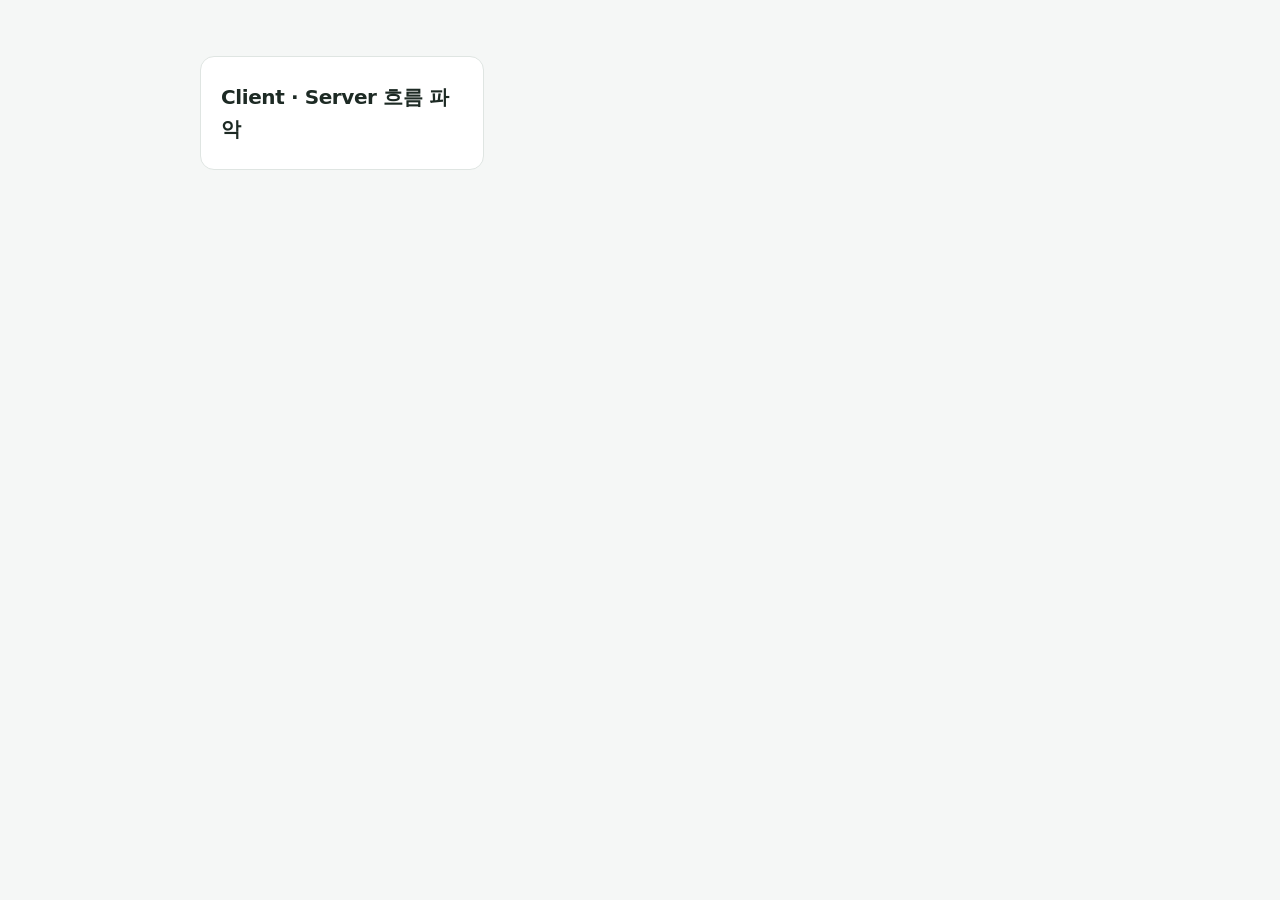
==== index.html @ b48909f4 "index 버튼 이름을 "Client · Server 흐름 파악" 으로 변경 Co-Authored-By: Claude Opus 5 <noreply@anthropic.com>" ====
<!DOCTYPE html>
<html lang="ko">

<head>
    <meta charset="utf-8">
    <meta name="viewport" content="width=device-width, initial-scale=1">
    <title>정리</title>
    <link rel="icon" href="data:,">
    <link rel="stylesheet" href="./style.css">
</head>

<body>
    <div class="wrap">
        <header class="page-head">
        </header>

        <nav class="subject-grid">
            <a class="subject-card" href="./network.html">
                <strong>Client &middot; Server 흐름 파악</strong>
            </a>
        </nav>
    </div>
</body>

</html>
---- style.css ----
/* 공부 정리 공용 스타일.
   etc_docs_legacy 의 노트 스타일을 가져와 수식 관련을 걷어내고 다이어그램용을 더했다.
   모바일에서 먼저 읽히도록 좁은 화면 기준으로 짜고, 넓어지면 칸이 늘어나게 둔다. */

:root {
    --bg: #f5f7f6;
    --surface: #ffffff;
    --line: #dfe5e2;
    --text: #1d2a24;
    --muted: #65756d;
    --accent: #2f6d55;
    --accent-soft: #e8f1ed;
    --warn: #b4452f;
    --warn-soft: #fbeeea;

    --radius: 14px;
    --content: 880px;
}

* {
    box-sizing: border-box;
}

body {
    margin: 0;
    padding: 0 16px 64px;
    background: var(--bg);
    color: var(--text);
    font-family: "Pretendard", "Apple SD Gothic Neo", "Malgun Gothic", system-ui, sans-serif;
    line-height: 1.6;
    -webkit-text-size-adjust: 100%;
}

.wrap {
    max-width: var(--content);
    margin: 0 auto;
}

.page-head {
    padding: 32px 0 24px;
}

.page-head h1 {
    margin: 0;
    font-size: clamp(24px, 5vw, 34px);
    letter-spacing: -0.02em;
}

/* ===== 홈의 주제 카드 ===== */
.subject-grid {
    display: grid;
    grid-template-columns: 1fr;
    gap: 14px;
}

@media (min-width: 640px) {
    .subject-grid {
        grid-template-columns: repeat(3, 1fr);
    }
}

.subject-card {
    display: block;
    padding: 24px 20px;
    border: 1px solid var(--line);
    border-radius: var(--radius);
    background: var(--surface);
    color: inherit;
    text-decoration: none;
    transition: border-color 0.15s, transform 0.15s;
}

.subject-card:hover {
    border-color: var(--accent);
    transform: translateY(-2px);
}

.subject-card strong {
    display: block;
    font-size: 20px;
    letter-spacing: -0.02em;
}

/* ===== 본문 펼침 페이지 ===== */
.note-page {
    padding: 0 0 48px;
}

.top-bar {
    display: flex;
    align-items: center;
    justify-content: space-between;
    padding: 14px 18px;
}

.note-page .back-link {
    margin: 0;
    color: var(--text);
    font-size: 15px;
    font-weight: 700;
    text-decoration: none;
}

.note-page .back-link:hover {
    color: var(--accent);
}

/* 다이어그램과 코드 블록이 들어가므로 읽기 폭을 넓게 쓰는 한 줄 흐름으로 둔다.
   수학 노트처럼 2~3단으로 쪼개면 그림이 찌그러진다.
   표와 구조도가 많아 1000px 로는 좁았다. 화면을 거의 다 쓰되 초광폭 모니터에서만 멈춘다. */
/* 1fr 은 minmax(auto,1fr) 이라 안의 넓은 표·코드가 칸을 밀어내 페이지 전체에 가로
   스크롤이 생긴다. minmax(0,1fr) 로 막아야 .scroll-x 와 pre 가 제 역할을 한다. */
.note-flow {
    display: grid;
    grid-template-columns: minmax(0, 1fr);
    gap: 16px;
    max-width: 1860px;
    margin: 0 auto;
    padding: 0 10px;
}

.note-flow > .note {
    min-width: 0;
}

@media (min-width: 560px) {
    .note-flow {
        padding: 0 18px;
    }
}

.note {
    padding: 18px 18px 22px;
    border: 1px solid var(--line);
    border-radius: var(--radius);
    background: var(--surface);
}

@media (min-width: 560px) {
    .note {
        padding: 18px 22px 22px;
    }
}

.note > h2 {
    margin: 0 0 4px;
    padding-bottom: 10px;
    border-bottom: 1px solid var(--line);
    font-size: 18px;
    letter-spacing: -0.02em;
}

.note h3 {
    margin: 22px 0 8px;
    padding-left: 11px;
    border-left: 3px solid var(--accent);
    font-size: 16px;
    letter-spacing: -0.02em;
}

.note h4 {
    margin: 16px 0 6px;
    font-size: 14px;
    font-weight: 700;
}

.note ul {
    margin: 0;
    padding-left: 20px;
}

.note li {
    margin-bottom: 10px;
    word-break: keep-all;
}

.note p {
    margin: 0 0 10px;
    word-break: keep-all;
}

.note em {
    color: var(--accent);
    font-style: normal;
    font-weight: 700;
}

.note table {
    width: 100%;
    margin: 4px 0 14px;
    border-collapse: collapse;
    font-size: 14px;
}

.note th,
.note td {
    padding: 8px 10px;
    border: 1px solid var(--line);
    text-align: left;
    word-break: keep-all;
}

.note th {
    background: var(--accent-soft);
    white-space: nowrap;
}

/* ===== 코드 / HTTP 원문 ===== */
/* 순수 ASCII 만 넣는다. 한글을 넣으면 폰트에 따라 정렬이 깨진다. */
pre.code {
    margin: 8px 0 14px;
    padding: 12px 14px;
    overflow-x: auto;
    border: 1px solid var(--line);
    border-radius: 8px;
    background: #f7f9f8;
    font-family: Consolas, "Courier New", monospace;
    font-size: 13px;
    line-height: 1.55;
    tab-size: 4;
}

code {
    padding: 1px 5px;
    border-radius: 4px;
    background: var(--accent-soft);
    font-family: Consolas, "Courier New", monospace;
    font-size: 0.92em;
    word-break: break-all;
}

pre.code code {
    padding: 0;
    background: none;
    font-size: inherit;
    word-break: normal;
}

/* ===== 헤더 우선순위 항목 ===== */
.hdr {
    margin: 0 0 16px;
    padding: 12px 14px;
    border: 1px solid var(--line);
    border-left: 4px solid var(--accent);
    border-radius: 8px;
    background: #fbfcfc;
}

.hdr-name {
    margin: 0 0 6px;
    overflow-x: auto;
    font-family: Consolas, "Courier New", monospace;
    font-size: 13.5px;
    font-weight: 700;
    color: var(--accent);
    white-space: nowrap;
}

.hdr p {
    margin: 0 0 6px;
    font-size: 14px;
}

.hdr p:last-child {
    margin-bottom: 0;
}

.rank {
    display: inline-block;
    margin-bottom: 2px;
    padding: 3px 10px;
    border-radius: 999px;
    background: var(--accent);
    color: #fff;
    font-size: 12px;
    font-weight: 700;
}

/* ===== 강조 상자 ===== */
.callout {
    margin: 12px 0;
    padding: 10px 14px;
    border: 1px solid var(--line);
    border-left: 4px solid var(--accent);
    border-radius: 8px;
    background: var(--accent-soft);
    font-size: 14px;
    word-break: keep-all;
}

.callout.bad {
    border-left-color: var(--warn);
    background: var(--warn-soft);
}

.callout .tag {
    display: block;
    margin-bottom: 4px;
    color: var(--accent);
    font-weight: 700;
    font-size: 12px;
}

.callout.bad .tag {
    color: var(--warn);
}

.callout p {
    margin: 0 0 6px;
}

.callout p:last-child {
    margin-bottom: 0;
}

/* ===== 표와 설명을 좌우로 ===== */
/* 표가 가로로 휑하게 남아서 옆에 핵심 상자를 붙인다. */
.side-by-side {
    display: grid;
    grid-template-columns: minmax(0, 1fr);
    align-items: start;
    gap: 16px;
    margin: 4px 0 14px;
}

@media (min-width: 900px) {
    .side-by-side {
        grid-template-columns: minmax(0, 1fr) minmax(0, 1fr);
    }
}

.side-by-side > .scroll-x,
.side-by-side > .callout,
.side-by-side > .hsq {
    margin: 0;
}

/* ===== 제목 옆에 붙는 보충 문구 ===== */
.head-row {
    display: flex;
    flex-wrap: wrap;
    align-items: baseline;
    gap: 6px 18px;
    margin: 22px 0 8px;
}

.head-row h3 {
    flex: none;
    margin: 0;
}

.head-note {
    flex: 1 1 320px;
    min-width: 0;
    margin: 0;
    color: var(--muted);
    font-size: 13.5px;
    word-break: keep-all;
}

.danger {
    color: var(--warn);
    font-weight: 700;
}

/* ===== 구조 다이어그램 (CSS 박스) ===== */
/* ASCII 로 그리면 한글 글자폭 때문에 정렬이 깨지므로 박스로 그린다. */
.topo {
    display: grid;
    grid-template-columns: minmax(0, 1fr);
    gap: 12px;
    margin: 14px 0;
}

@media (min-width: 720px) {
    .topo {
        grid-template-columns:
            minmax(0, 1fr) minmax(56px, 0.45fr) minmax(0, 1fr) minmax(56px, 0.45fr) minmax(0, 1fr);
        align-items: start;
    }
}

/* 넓은 화면에서는 박스를 좁히고 그만큼 화살표 칸을 늘린다. */
@media (min-width: 1100px) {
    .topo {
        grid-template-columns:
            minmax(0, 1fr) minmax(56px, 1.25fr) minmax(0, 1fr) minmax(56px, 1.25fr) minmax(0, 1fr);
    }
}

/* 통신한다는 표시. 글자(↔)를 쓰면 칸이 늘어나도 길이가 안 늘어나므로
   선 + 양쪽 삼각형으로 그려서 칸을 꽉 채우게 한다. */
.topo-arrow {
    position: relative;
    align-self: center;
    justify-self: stretch;
    width: 12px;
    height: 36px;
    margin: 0 auto;
    color: var(--accent);
    background: linear-gradient(currentColor, currentColor) center / 2px calc(100% - 16px) no-repeat;
}

.topo-arrow::before,
.topo-arrow::after {
    content: "";
    position: absolute;
    left: 50%;
    width: 0;
    height: 0;
    border-left: 5px solid transparent;
    border-right: 5px solid transparent;
    transform: translateX(-50%);
}

.topo-arrow::before {
    top: 0;
    border-bottom: 8px solid currentColor;
}

.topo-arrow::after {
    bottom: 0;
    border-top: 8px solid currentColor;
}

/* 넓어지면 가로 화살표로 눕힌다. 회전이 아니라 규칙을 다시 쓴다. */
@media (min-width: 720px) {
    .topo-arrow {
        width: auto;
        height: 12px;
        margin: 0;
        background: linear-gradient(currentColor, currentColor) center / calc(100% - 16px) 2px no-repeat;
    }

    .topo-arrow::before,
    .topo-arrow::after {
        top: 50%;
        bottom: auto;
        left: auto;
        border-left: none;
        border-right: none;
        border-top: 5px solid transparent;
        border-bottom: 5px solid transparent;
        transform: translateY(-50%);
    }

    .topo-arrow::before {
        left: 0;
        border-right: 8px solid currentColor;
    }

    .topo-arrow::after {
        right: 0;
        border-left: 8px solid currentColor;
    }
}

/* 참여하지 않는 구간은 흐리게 */
.topo-arrow.cut {
    color: #c3ccc8;
}

/* ===== 전체 흐름 아키텍처 그림 ===== */
/* 포트폴리오 캐슬챗 아키텍처와 같은 구조로 그린다.
   그리드 캔버스 + 그 위의 SVG 흐름선 + 그림자 달린 노드.
   노드 폭을 % 로 두는 게 핵심이다. px 로 두면 화면 폭이 바뀔 때
   SVG 선(viewBox 비례)과 노드 가장자리가 어긋나 선이 박스를 뚫는다. */
.farch {
    margin: 10px 0 18px;
    border: 1px solid var(--line);
    border-radius: 12px;
    overflow: hidden;
}

.farch-canvas {
    position: relative;
    height: 1080px;
    isolation: isolate;
    background: #eef6f1;
}

.farch-canvas::after {
    content: "";
    position: absolute;
    inset: 0;
    z-index: -2;
    background-image:
        linear-gradient(rgb(47 109 85 / 0.07) 1px, transparent 1px),
        linear-gradient(90deg, rgb(47 109 85 / 0.07) 1px, transparent 1px);
    background-size: 22px 22px;
}

.farch-lines {
    position: absolute;
    inset: 0;
    z-index: -1;
    width: 100%;
    height: 100%;
    overflow: visible;
}

.farch-flow {
    fill: none;
    stroke: #3f7a64;
    stroke-width: 2;
    stroke-linecap: round;
    vector-effect: non-scaling-stroke;
}

/* 줄이 바뀌는 구간은 흐름이 끊긴 게 아니라는 뜻으로 점선 */
.farch-flow.wrap {
    stroke: #6b9a85;
    stroke-dasharray: 7 6;
}

.farch-head {
    fill: #3f7a64;
    stroke: none;
}

.fnode {
    position: absolute;
    display: flex;
    flex-direction: column;
    justify-content: center;
    width: 19%;
    min-height: 156px;
    padding: 11px 13px;
    border: 1px solid var(--line);
    border-radius: 11px;
    background: #f9fdfb;
    box-shadow: 0 8px 20px rgb(37 91 63 / 0.12);
    transform: translate(-50%, -50%);
}

.fnode-no {
    position: absolute;
    top: -9px;
    left: -9px;
    width: 21px;
    height: 21px;
    border: 2px solid #fff;
    border-radius: 50%;
    background: var(--accent);
    color: #fff;
    font-size: 11px;
    font-weight: 700;
    line-height: 17px;
    text-align: center;
}

/* 행바뀜 화살표가 좌우 끝(10% / 90%)에 떨어지므로 라벨은 그보다 더 바깥에 둔다.
   4.5% 에 두면 왼쪽 화살표를 덮는다. */
.farch-band {
    position: absolute;
    left: 1%;
    padding: 3px 10px;
    border-radius: 999px;
    background: #ffffff;
    border: 1px solid var(--line);
    color: var(--accent);
    font-size: 10.5px;
    font-weight: 700;
    letter-spacing: -0.01em;
}

/* 우->좌 로 흐르는 행은 라벨도 시작점인 오른쪽에 둔다. */
.farch-band.right {
    left: auto;
    right: 1%;
}

.fnode-type {
    color: var(--accent);
    font-family: Consolas, "Courier New", monospace;
    font-size: 9px;
    font-weight: 700;
    letter-spacing: 0.1em;
    text-transform: uppercase;
}

.fnode strong {
    margin-top: 3px;
    font-size: 12.5px;
    line-height: 1.22;
    letter-spacing: -0.025em;
    word-break: keep-all;
}

.fnode small {
    display: block;
    margin-top: 5px;
    color: var(--muted);
    font-size: 10.5px;
    line-height: 1.5;
    word-break: keep-all;
}

.fnode small em {
    color: var(--accent);
    font-style: normal;
    font-weight: 700;
}

/* 역할별 색 3종. 프론트(브라우저·React) / Kernel / 서버 프로세스.
   DNS 조회도 결과 출력도 결국 브라우저가 하는 일이라 프론트 색으로 묶었다. */
.fnode.client {
    border-color: #4f9db8;
    background: #8fd0e8;
}

.fnode.client .fnode-type {
    color: #10455c;
}

.fnode.client small {
    color: #1f4f64;
}

.fnode.client small em {
    color: #08364a;
}

.fnode.server {
    border-color: #6fa889;
    background: #7fcaa4;
}

.fnode.server .fnode-type {
    color: #14402c;
}

.fnode.server small {
    color: #1c4a35;
}

.fnode.browser {
    border-color: #9ec7b6;
    background: #d6e9e0;
}

/* Kernel 이 일하는 구간 */
.fnode.kernel {
    border-color: #8d969e;
    background: #ccd2d7;
}

.fnode.kernel small {
    color: #3c444b;
}

.fnode.kernel .fnode-type {
    color: #2f373e;
}

/* DNS 조회 구간 */

.farch-legend {
    display: flex;
    flex-wrap: wrap;
    gap: 6px 18px;
    padding: 10px 14px;
    border-top: 1px solid var(--line);
    background: var(--surface);
    color: var(--muted);
    font-size: 12px;
}

.farch-legend span {
    display: inline-flex;
    align-items: center;
    gap: 6px;
}

.farch-legend .sw {
    width: 13px;
    height: 13px;
    border: 1px solid var(--line);
    border-radius: 4px;
}

.farch-legend .sw.client {
    border-color: #4f9db8;
    background: #8fd0e8;
}

.farch-legend .sw.server {
    border-color: #6fa889;
    background: #7fcaa4;
}

.farch-legend .sw.browser {
    border-color: #9ec7b6;
    background: #d6e9e0;
}

.farch-legend .sw.kernel {
    border-color: #8d969e;
    background: #ccd2d7;
}

/* 좁은 화면에서는 절대배치를 풀어 세로로 쌓는다.
   캔버스를 그대로 두면 노드가 겹쳐서 읽을 수 없다. */
@media (max-width: 1499px) {
    .farch-canvas {
        height: auto;
        padding: 10px 12px 4px;
    }

    .farch-lines {
        display: none;
    }

    .farch-band {
        position: relative;
        left: auto !important;
        top: auto !important;
        display: inline-block;
        margin: 14px 0 2px;
    }

    .fnode {
        position: relative;
        left: auto !important;
        top: auto !important;
        width: auto;
        /* 가로를 다 쓰므로 고정 높이가 필요 없다. 두면 빈 공간만 늘어난다. */
        min-height: auto;
        margin: 9px 0 26px;
        transform: none;
    }

    .fnode:last-of-type {
        margin-bottom: 8px;
    }

    .fnode:not(:last-of-type)::after {
        content: "";
        position: absolute;
        bottom: -21px;
        left: 50%;
        width: 0;
        height: 0;
        border-left: 7px solid transparent;
        border-right: 7px solid transparent;
        border-top: 10px solid var(--accent);
        transform: translateX(-50%);
    }
}

/* ===== 용어 설명 ===== */
.gloss {
    margin: -8px 0 18px;
    padding: 12px 15px;
    border: 1px dashed var(--line);
    border-radius: 10px;
    background: #fbfcfc;
    font-size: 12.5px;
}

.gloss > b {
    display: block;
    margin-bottom: 8px;
    color: var(--accent);
    font-size: 12px;
}

.gloss dl {
    display: grid;
    grid-template-columns: minmax(0, 1fr);
    gap: 3px 14px;
    margin: 0;
}

@media (min-width: 760px) {
    .gloss dl {
        grid-template-columns: 150px minmax(0, 1fr);
    }
}

.gloss dt {
    font-family: Consolas, "Courier New", monospace;
    font-weight: 700;
    color: var(--text);
}

.gloss dd {
    margin: 0 0 4px;
    color: var(--muted);
    word-break: keep-all;
}

@media (min-width: 760px) {
    .gloss dd {
        margin-bottom: 0;
    }
}

/* ===== 경로 체인 (패킷이 지나가는 구간) ===== */
/* 분기 없는 일직선이라 SVG 없이 flex 로 흘린다. 좁아지면 자연스럽게 줄바꿈된다. */
.route {
    display: flex;
    flex-wrap: wrap;
    align-items: stretch;
    gap: 22px 26px;
    margin: 14px 0 18px;
    padding: 16px 14px;
    border: 1px solid var(--line);
    border-radius: 12px;
    background: #eef6f1;
    background-image:
        linear-gradient(rgb(47 109 85 / 0.07) 1px, transparent 1px),
        linear-gradient(90deg, rgb(47 109 85 / 0.07) 1px, transparent 1px);
    background-size: 28px 28px;
}

.rnode {
    position: relative;
    flex: 1 1 150px;
    min-width: 0;
    padding: 11px 13px;
    border: 1px solid var(--line);
    border-radius: 12px;
    background: #f9fdfb;
    box-shadow: 0 10px 22px rgb(37 91 63 / 0.11);
}

/* 칸 사이 화살표. 줄 끝 노드에도 붙지만 다음 줄로 이어지는 흐름이라 뜻이 통한다. */
.rnode:not(:last-child)::after {
    content: "";
    position: absolute;
    top: 50%;
    right: -18px;
    width: 0;
    height: 0;
    border-top: 5px solid transparent;
    border-bottom: 5px solid transparent;
    border-left: 8px solid var(--accent);
    transform: translateY(-50%);
}

.rnode-type {
    color: var(--accent);
    font-family: Consolas, "Courier New", monospace;
    font-size: 10px;
    font-weight: 700;
    letter-spacing: 0.1em;
    text-transform: uppercase;
}

.rnode strong {
    display: block;
    margin-top: 4px;
    font-size: 13.5px;
    letter-spacing: -0.025em;
    word-break: keep-all;
}

.rnode small {
    display: block;
    margin-top: 5px;
    color: var(--muted);
    font-size: 10.5px;
    line-height: 1.45;
    word-break: keep-all;
}

/* Kernel 이 일하는 구간 */
.rnode.k {
    border-color: #9ec7b6;
    background: #d6e9e0;
}

/* 막히면 여기서 끝나는 구간 */
.rnode.fw {
    border-color: #d9a99c;
    background: #fbeeea;
}

.rnode.fw .rnode-type {
    color: var(--warn);
}

.rnode.last {
    border-color: #6fa889;
    background: #7fcaa4;
}

.rnode.last .rnode-type {
    color: #14402c;
}

.rnode.last small {
    color: #1c4a35;
}

/* 결과가 화면으로 나오는 칸 */
.rnode.out {
    border: 2px solid var(--accent);
    background: #ffffff;
}

.rnode small em {
    color: var(--accent);
    font-style: normal;
    font-weight: 700;
}

/* ===== 세 종류 카드 ===== */
.trio {
    display: grid;
    grid-template-columns: minmax(0, 1fr);
    align-items: start;
    gap: 12px;
    margin: 12px 0 14px;
}

@media (min-width: 860px) {
    .trio {
        grid-template-columns: repeat(3, minmax(0, 1fr));
    }
}

/* 넓어지면 카드를 좁히고 남는 칸에 결론 문장을 둔다. */
@media (min-width: 1100px) {
    .trio {
        grid-template-columns: repeat(4, minmax(0, 1fr));
    }
}

/* 결론 문장. 카드가 아니므로 테두리도 배경도 주지 않는다. */
.kind-note {
    align-self: center;
    margin: 0;
    padding: 0 4px;
    border: none;
    background: none;
    font-size: 13.5px;
    line-height: 1.7;
    word-break: keep-all;
}

.kind {
    padding: 14px 15px;
    border: 1px solid var(--line);
    border-radius: 12px;
    background: #fbfcfc;
}

/* 셋 중 이것만 진짜 렌더링이라 테두리를 세게 준다. */
.kind.is-render {
    border: 2px solid var(--accent);
    background: #ffffff;
}

.kind-no {
    display: inline-block;
    width: 22px;
    height: 22px;
    border-radius: 50%;
    background: var(--accent);
    color: #fff;
    font-size: 12px;
    font-weight: 700;
    line-height: 22px;
    text-align: center;
    vertical-align: 1px;
}

.kind h4 {
    display: inline;
    margin: 0 0 0 7px;
    font-size: 13.5px;
    letter-spacing: -0.02em;
}

.kind-flow {
    margin: 10px 0 8px;
    font-family: Consolas, "Courier New", monospace;
    font-size: 11.5px;
    line-height: 1.9;
    overflow-wrap: anywhere;
}

.kind-flow span {
    padding: 1px 6px;
    border: 1px solid var(--line);
    border-radius: 5px;
    background: #fff;
}

.kind-flow em {
    color: var(--accent);
    font-style: normal;
    font-weight: 700;
}

.kind-desc {
    margin: 0;
    color: var(--muted);
    font-size: 12px;
    word-break: keep-all;
}

.kind-tag {
    display: inline-block;
    margin-top: 9px;
    padding: 3px 10px;
    border-radius: 999px;
    background: #eef1f0;
    color: var(--muted);
    font-size: 11.5px;
    font-weight: 700;
}

.kind-tag.on {
    background: var(--accent);
    color: #fff;
}

/* side-by-side 안에 들어간 소제목은 위 여백을 줄여 두 칸의 첫 줄을 맞춘다. */
.side-by-side > div > h4:first-child {
    margin-top: 0;
}

/* ===== Handshake 순서 그림 ===== */
/* ASCII 로 그리면 한글 글자폭 때문에 세로줄이 어긋나므로 박스와 선으로 그린다. */
.hsq {
    margin: 10px 0 14px;
    padding: 16px 16px 10px;
    border: 1px solid var(--line);
    border-radius: 10px;
    background: #fbfcfc;
}

.hsq-heads,
.hsq-step {
    display: grid;
    grid-template-columns: minmax(0, 1fr);
    align-items: center;
    gap: 4px 14px;
}

@media (min-width: 700px) {

    .hsq-heads,
    .hsq-step {
        grid-template-columns: minmax(0, 1fr) 190px;
    }
}

.hsq-lane {
    display: flex;
    justify-content: space-between;
    gap: 10px;
    margin-bottom: 6px;
}

.hsq-head {
    padding: 6px 18px;
    border: 2px solid var(--accent);
    border-radius: 8px;
    background: var(--accent-soft);
    color: var(--accent);
    font-size: 13.5px;
    font-weight: 700;
}

.hsq-step {
    margin: 2px 0;
}

/* 선 + 한쪽 삼각형. 가운데 라벨이 선을 가리도록 배경을 깔아준다. */
.hsq-arrow {
    position: relative;
    display: flex;
    align-items: center;
    justify-content: center;
    min-height: 30px;
    color: var(--accent);
}

.hsq-arrow::before {
    content: "";
    position: absolute;
    top: 50%;
    left: 9px;
    right: 9px;
    height: 2px;
    background: currentColor;
    transform: translateY(-50%);
}

.hsq-arrow::after {
    content: "";
    position: absolute;
    top: 50%;
    width: 0;
    height: 0;
    border-top: 6px solid transparent;
    border-bottom: 6px solid transparent;
    transform: translateY(-50%);
}

.hsq-arrow.to-right::after {
    right: 0;
    border-left: 10px solid currentColor;
}

.hsq-arrow.to-left::after {
    left: 0;
    border-right: 10px solid currentColor;
}

.hsq-arrow > span {
    position: relative;
    padding: 2px 14px;
    background: #fbfcfc;
    font-family: Consolas, "Courier New", monospace;
    font-size: 13.5px;
    font-weight: 700;
    white-space: nowrap;
}

/* HTTP 로 넘어간 뒤의 요청은 색을 달리해 TCP 구간과 구분한다. */
.hsq-arrow.http {
    color: #3d5173;
}

.hsq-note {
    color: var(--muted);
    font-size: 13px;
    word-break: keep-all;
}

@media (max-width: 699px) {
    .hsq-note {
        padding-left: 2px;
        text-align: center;
    }
}

.hsq-cut {
    display: flex;
    align-items: center;
    gap: 10px;
    margin: 10px 0 6px;
    color: var(--muted);
    font-size: 12.5px;
    font-weight: 700;
}

.hsq-cut::before,
.hsq-cut::after {
    content: "";
    flex: 1;
    height: 0;
    border-top: 1px dashed var(--line);
}

.machine {
    border: 2px solid var(--line);
    border-radius: 10px;
    background: #fbfcfc;
    overflow: hidden;
}

.machine.edge {
    border-color: var(--accent);
}

.machine.idle {
    opacity: 0.62;
}

.machine-title {
    padding: 7px 10px;
    background: var(--accent-soft);
    font-size: 12.5px;
    font-weight: 700;
    text-align: center;
}

.machine.idle .machine-title {
    background: #eef1f0;
}

.layer {
    padding: 9px 10px;
    border-top: 1px solid var(--line);
    font-size: 13px;
    text-align: center;
}

.layer:first-of-type {
    border-top: none;
}

.layer strong {
    display: block;
    font-size: 13.5px;
}

.layer small {
    display: block;
    margin-top: 2px;
    color: var(--muted);
    font-size: 11.5px;
    font-family: Consolas, "Courier New", monospace;
}

.layer.kernel {
    background: var(--accent-soft);
    font-weight: 700;
}

.machine.idle .layer.kernel {
    background: #eef1f0;
}

.machine-foot {
    padding: 7px 10px;
    border-top: 1px dashed var(--line);
    color: var(--muted);
    font-size: 11.5px;
    text-align: center;
    word-break: keep-all;
}

/* ===== 순서 흐름 ===== */
.seq {
    margin: 14px 0;
    padding: 0;
    list-style: none;
    counter-reset: seq;
}

.seq li {
    position: relative;
    margin: 0;
    padding: 9px 0 9px 34px;
    border-bottom: 1px dashed var(--line);
    font-size: 14px;
    word-break: keep-all;
}

.seq li:last-child {
    border-bottom: none;
}

.seq li::before {
    counter-increment: seq;
    content: counter(seq);
    position: absolute;
    top: 10px;
    left: 0;
    width: 22px;
    height: 22px;
    border-radius: 50%;
    background: var(--accent);
    color: #fff;
    font-size: 12px;
    font-weight: 700;
    line-height: 22px;
    text-align: center;
}

.seq li.off::before {
    background: #c3ccc8;
}

.seq .who {
    display: inline-block;
    margin-right: 6px;
    padding: 1px 8px;
    border-radius: 999px;
    background: var(--accent-soft);
    color: var(--accent);
    font-size: 12px;
    font-weight: 700;
    white-space: nowrap;
}

.seq .who.k {
    background: #e4e9f2;
    color: #3d5173;
}

.seq .who.none {
    background: #eef1f0;
    color: var(--muted);
}

/* 표가 좁은 화면에서 넘칠 때 그 표만 가로로 밀 수 있게 둔다. */
.scroll-x {
    overflow-x: auto;
    margin: 4px 0 14px;
}

.scroll-x table {
    margin: 0;
    min-width: 440px;
}

/* ===== 흐름 요약 (섹션 맨 위) ===== */
/* 적어둔 문장만 그대로 보여준다. 자리를 적게 쓰는 게 목적이라 줄 간격을 좁혔다. */
.bsum {
    margin: 10px 0 16px;
    padding: 10px 14px 10px 32px;
    border: 1px solid var(--line);
    border-left: 3px solid var(--accent);
    border-radius: 8px;
    background: #fbfcfc;
    font-family: Consolas, "Courier New", monospace;
    font-size: 12.5px;
    line-height: 1.55;
}

.bsum li {
    margin: 0;
    padding: 1px 0;
    overflow-wrap: anywhere;
}

.bsum li::marker {
    color: var(--accent);
    font-weight: 700;
}

/* ===== 소제목 옆 모달 버튼 ===== */
.h3-btn {
    display: flex;
    align-items: center;
    gap: 10px;
}

.note-btn {
    flex: none;
    padding: 3px 11px;
    border: 1px solid var(--accent);
    border-radius: 999px;
    background: var(--accent-soft);
    color: var(--accent);
    font-family: inherit;
    font-size: 12px;
    font-weight: 700;
    cursor: pointer;
}

.note-btn:hover {
    background: var(--accent);
    color: #fff;
}

/* 검증 결과 뱃지 */
.vd {
    display: inline-block;
    margin-right: 7px;
    padding: 2px 9px;
    border-radius: 999px;
    font-size: 11.5px;
    font-weight: 700;
    vertical-align: 2px;
}

.vd.ok {
    background: var(--accent);
    color: #fff;
}

.vd.fix {
    background: var(--warn);
    color: #fff;
}

/* ===== 상단 "헤더" 버튼과 모달 ===== */
.hdr-btn {
    padding: 6px 16px;
    border: 1px solid var(--accent);
    border-radius: 999px;
    background: var(--accent-soft);
    color: var(--accent);
    font-family: inherit;
    font-size: 14px;
    font-weight: 700;
    cursor: pointer;
}

.hdr-btn:hover {
    background: var(--accent);
    color: #fff;
}

/* 내용이 길어서 본문만큼 넓게 열고 세로로 스크롤시킨다.
   dialog 라 ESC 로 닫히는 건 브라우저가 해준다. */
.hdr-modal {
    position: relative;
    width: min(1500px, 94vw);
    max-height: 90vh;
    padding: 26px 20px 28px;
    overflow-y: auto;
    border: 1px solid var(--line);
    border-radius: var(--radius);
    background: var(--surface);
    color: var(--text);
}

@media (min-width: 560px) {
    .hdr-modal {
        padding: 28px 30px 30px;
    }
}

.hdr-modal::backdrop {
    background: rgba(29, 42, 36, 0.45);
}

.hdr-close {
    position: absolute;
    top: 12px;
    right: 14px;
    width: 32px;
    height: 32px;
    border: 1px solid var(--line);
    border-radius: 8px;
    background: var(--surface);
    color: var(--muted);
    font-size: 20px;
    line-height: 1;
    cursor: pointer;
}

.hdr-close:hover {
    border-color: var(--text);
    color: var(--text);
}

/* 모달 안에서도 .note 규칙을 그대로 쓰되 카드 테두리만 걷어낸다. */
.modal-note {
    padding: 0;
    border: none;
    border-radius: 0;
    background: none;
}

.modal-note > h2 {
    margin-right: 40px;
    font-size: 19px;
}
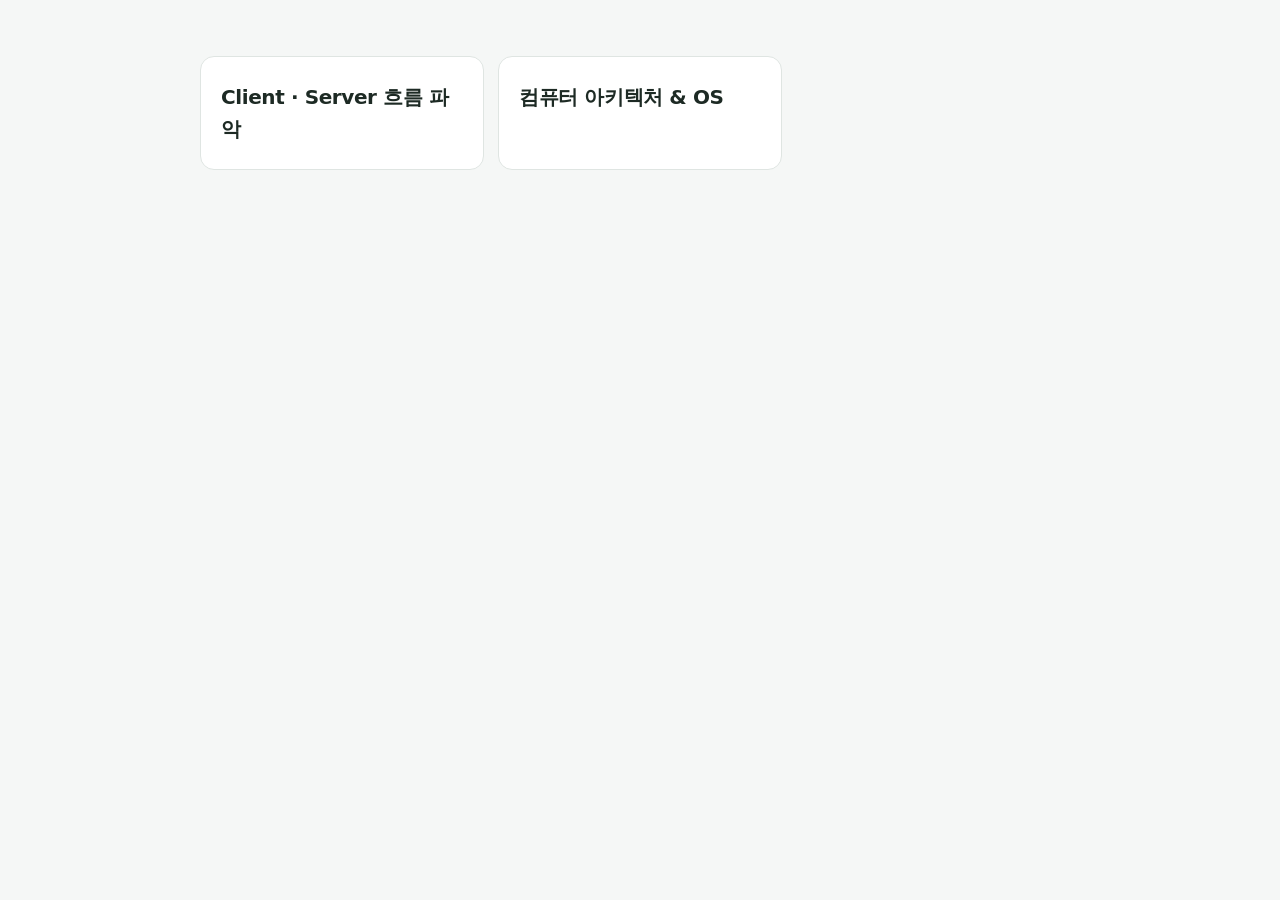
==== commit 67e37fc4: "컴퓨터 아키텍처 & OS 를 별도 카테고리 페이지로 분리 모달이 아니라 최상위 카테고리다. network.html 안에 넣었던 archModal 을 빼내 architecture.h" ====
--- a/index.html
+++ b/index.html
@@ -4,8 +4,8 @@
 <head>
     <meta charset="utf-8">
     <meta name="viewport" content="width=device-width, initial-scale=1">
-    <title>정리</title>
-    <link rel="icon" href="data:,">
+    <title>백엔드 공부</title>
+    <link rel="icon" type="image/svg+xml" href="data:image/svg+xml,%3Csvg%20xmlns%3D%27http%3A%2F%2Fwww.w3.org%2F2000%2Fsvg%27%20viewBox%3D%270%200%2032%2032%27%3E%3Crect%20width%3D%2732%27%20height%3D%2732%27%20rx%3D%277%27%20fill%3D%27%232f6d55%27%2F%3E%3Cg%20fill%3D%27%23ffffff%27%3E%3Crect%20x%3D%277%27%20y%3D%276%27%20width%3D%2718%27%20height%3D%276%27%20rx%3D%272%27%2F%3E%3Crect%20x%3D%277%27%20y%3D%2713%27%20width%3D%2718%27%20height%3D%276%27%20rx%3D%272%27%2F%3E%3Crect%20x%3D%277%27%20y%3D%2720%27%20width%3D%2718%27%20height%3D%276%27%20rx%3D%272%27%2F%3E%3C%2Fg%3E%3Cg%20fill%3D%27%232f6d55%27%3E%3Ccircle%20cx%3D%2710.6%27%20cy%3D%279%27%20r%3D%271.3%27%2F%3E%3Ccircle%20cx%3D%2710.6%27%20cy%3D%2716%27%20r%3D%271.3%27%2F%3E%3Ccircle%20cx%3D%2710.6%27%20cy%3D%2723%27%20r%3D%271.3%27%2F%3E%3C%2Fg%3E%3C%2Fsvg%3E">
     <link rel="stylesheet" href="./style.css">
 </head>
 
@@ -18,6 +18,9 @@
             <a class="subject-card" href="./network.html">
                 <strong>Client &middot; Server 흐름 파악</strong>
             </a>
+            <a class="subject-card" href="./architecture.html">
+                <strong>컴퓨터 아키텍처 &amp; OS</strong>
+            </a>
         </nav>
     </div>
 </body>
--- a/style.css
+++ b/style.css
@@ -1373,6 +1373,42 @@
     color: #fff;
 }
 
+/* ===== 명령어 구조 막대 ===== */
+/* 연산코드 + 오퍼랜드 N 개를 한 줄 막대로 그린다. */
+.ins {
+    display: flex;
+    margin: 8px 0 4px;
+    border: 1px solid var(--line);
+    border-radius: 7px;
+    overflow: hidden;
+    font-size: 12px;
+    text-align: center;
+}
+
+.ins b {
+    flex: none;
+    padding: 8px 14px;
+    background: var(--accent);
+    color: #fff;
+    font-weight: 700;
+    white-space: nowrap;
+}
+
+.ins span {
+    flex: 1;
+    min-width: 0;
+    padding: 8px 12px;
+    border-left: 1px solid var(--line);
+    background: #fff;
+    word-break: keep-all;
+}
+
+.ins-cap {
+    margin: 0 0 12px;
+    color: var(--muted);
+    font-size: 12px;
+}
+
 /* ===== 상단 "헤더" 버튼과 모달 ===== */
 .hdr-btn {
     padding: 6px 16px;
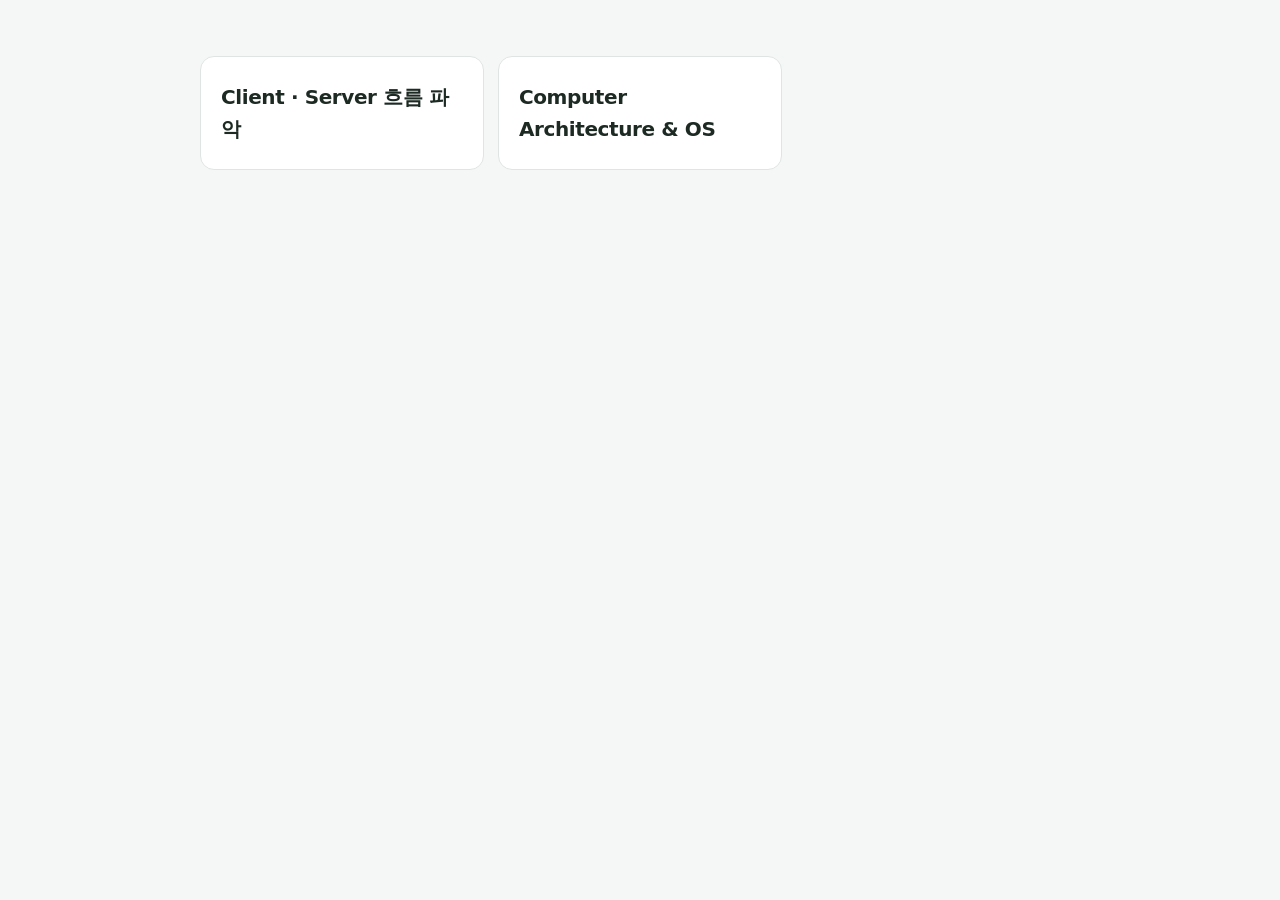
==== commit bb2f3deb: "카테고리 이름을 Computer Architecture & OS 로 변경 (탭 이름 포함) Co-Authored-By: Claude Opus 5 <noreply@anthropic." ====
--- a/index.html
+++ b/index.html
@@ -19,7 +19,7 @@
                 <strong>Client &middot; Server 흐름 파악</strong>
             </a>
             <a class="subject-card" href="./architecture.html">
-                <strong>컴퓨터 아키텍처 &amp; OS</strong>
+                <strong>Computer Architecture &amp; OS</strong>
             </a>
         </nav>
     </div>
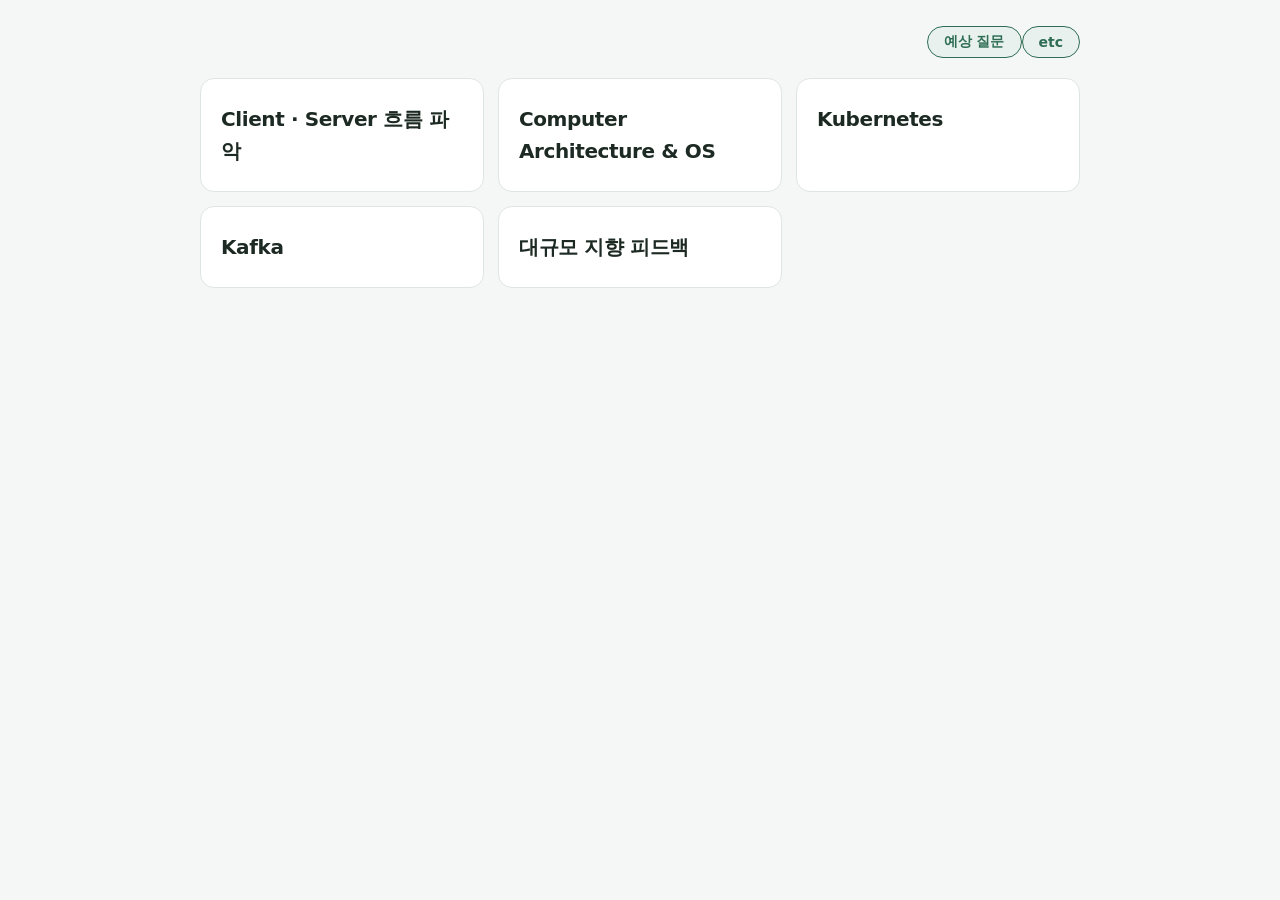
==== commit 0d487588: "공부" ====
--- a/index.html
+++ b/index.html
@@ -12,17 +12,2064 @@
 <body>
     <div class="wrap">
         <header class="page-head">
+            <button type="button" class="hdr-btn"
+                onclick="document.getElementById('qaModal').showModal()">예상 질문</button>
+            <button type="button" class="hdr-btn"
+                onclick="document.getElementById('etcModal').showModal()">etc</button>
         </header>
 
         <nav class="subject-grid">
-            <a class="subject-card" href="./network.html">
+            <a class="subject-card" href="./clntserv.html">
                 <strong>Client &middot; Server 흐름 파악</strong>
             </a>
             <a class="subject-card" href="./architecture.html">
                 <strong>Computer Architecture &amp; OS</strong>
             </a>
+            <a class="subject-card" href="./k8s.html">
+                <strong>Kubernetes</strong>
+            </a>
+            <a class="subject-card" href="./kafka.html">
+                <strong>Kafka</strong>
+            </a>
+            <a class="subject-card" href="./scale.html">
+                <strong>대규모 지향 피드백</strong>
+            </a>
         </nav>
     </div>
+
+    <!-- 예상 질문과 답변. 계속 쌓아갈 자료라 별도 모달로 뺐다. -->
+    <dialog id="qaModal" class="hdr-modal">
+        <form method="dialog">
+            <button type="submit" class="hdr-close" aria-label="닫기">&times;</button>
+        </form>
+
+        <div class="note modal-note">
+            <h2>예상 질문</h2>
+            <div class="gloss">
+                <b>&#42; 헷갈리는 용어부터</b>
+                <dl>
+                    <dt>Producer</dt>
+                    <dd>브로커에 <em>쓰는 애플리케이션</em>.
+                        내 경우 <code>channel-engine</code>.
+                        정확히는 그 앱이 들고 있는 <code>KafkaProducer</code> 객체다</dd>
+                    <dt>Consumer</dt>
+                    <dd>브로커에서 <em>읽는 애플리케이션</em>.
+                        내 경우 <code>event-persist-worker</code>.
+                        <em>DB 가 아니다</em></dd>
+                    <dt>DB 의 위치</dt>
+                    <dd>Consumer 가 읽은 걸 <em>저장하는 대상</em>일 뿐 Kafka 와 무관하다.
+                        <em>Kafka 는 DB 의 존재를 모른다.</em>
+                        worker 가 읽어서 로그를 찍든 메일을 보내든 Kafka 는 상관하지 않는다</dd>
+                    <dt>브로커</dt>
+                    <dd>Kafka 서버 프로세스 자체. <code>kafka-0</code> 파드 안의 그 자바 프로세스</dd>
+                </dl>
+            </div>
+
+            <p>각 항목은 <em>답변 뼈대 &middot; 근거 &middot; 주의할 것</em> 세 덩어리로 적는다.
+                <em>근거는 전부 실제 코드와 설정에서 확인한 것</em>이고,
+                근거가 없는 말은 적지 않는다.</p>
+
+            <!-- ===== Q1 ===== -->
+            <h3>Q1 &mdash; 다른 프로그램도 많은데 Kafka 를 선택한 이유가 뭔가요</h3>
+
+            <h4>핵심 이유 &mdash; DB 쓰기를 응답 경로에서 뺐다</h4>
+            <p>가장 먼저 말할 것은 이것이다.
+                <em>&ldquo;메시지를 보낸 사람에게 언제 성공이라고 답할 것인가&rdquo;</em> 의 문제다.</p>
+
+            <pre class="code"><code>[ DB 동기 ]   메시지 수신 -> DB INSERT 완료까지 대기 -> 성공 응답
+[ Kafka  ]   메시지 수신 -> Kafka 가 받았다고 할 때까지 대기 -> 성공 응답
+                                                            DB INSERT 는 worker 가 나중에</code></pre>
+
+            <h4>원래 sendMessage 경로에 있던 DB 쓰기</h4>
+            <p>출처는 <code>z_md_Files/chatKafka.md</code> A절이다.
+                기존 흐름은 이랬다.</p>
+            <pre class="code"><code>ChatCommandService.createChatMessage()
+  -> DB insert (동기) -> auto_increment 로 messageId 발급
+  -> response 조립 -> client 응답          <== prpr 3 위반</code></pre>
+
+            <div class="scroll-x">
+                <table>
+                    <tr>
+                        <th></th>
+                        <th>쿼리</th>
+                        <th>하는 일</th>
+                        <th>지금은</th>
+                    </tr>
+                    <tr>
+                        <th>1</th>
+                        <td><code>insertChatMessage</code></td>
+                        <td><code>chat_messages</code> 에 메시지 본문 INSERT.
+                            <em>예전엔 여기서 auto_increment 로 messageId 를 받았다</em></td>
+                        <td><em>worker</em> 가 Kafka 소비 후.
+                            <code>INSERT IGNORE</code> + messageId 명시(멱등)</td>
+                    </tr>
+                    <tr>
+                        <th>2</th>
+                        <td><code>updateChatMessageAttachments</code></td>
+                        <td>첨부 row 를 <code>TEMP</code> &rarr; <code>ATTACHED</code> 로 바꾸고
+                            messageId 를 박는다. <em>첨부 있을 때만</em></td>
+                        <td><em>worker</em></td>
+                    </tr>
+                    <tr>
+                        <th>3</th>
+                        <td><code>updateLastReadMessageId</code></td>
+                        <td>보낸 사람 본인의 읽음 위치(lrm)를 자기 메시지까지 올린다</td>
+                        <td>Redis <em>write-behind</em>.
+                            <code>ReadPositionFlushWorker</code> 가
+                            <em>5초마다</em> 모아서 DB 에 반영</td>
+                    </tr>
+                </table>
+            </div>
+
+            <div class="callout bad">
+                <span class="tag">3번은 Kafka 때문에 바뀐 게 아니다</span>
+                <p>설계 문서에 <em>&ldquo;Redis lrm updateIfGreater (sender 본인 읽음위치.
+                    <em>기존과 동일</em>)&rdquo;</em> 라고 적혀 있다.</p>
+                <p>읽음 위치는 <em>prpr 4번 원칙 때문에 처음부터 write-behind</em> 였고,
+                    Kafka 도입으로 옮긴 건 <em>1번과 2번</em>이다.
+                    <em>이 구분을 섞어 말하면 꼬인다.</em></p>
+            </div>
+
+            <h4>진짜 이점은 부하가 걸렸을 때 나온다</h4>
+            <div class="scroll-x">
+                <table>
+                    <tr>
+                        <th></th>
+                        <th>DB 동기 INSERT</th>
+                        <th>Kafka</th>
+                    </tr>
+                    <tr>
+                        <th>작업 성격</th>
+                        <td>INSERT + 첨부 UPDATE + <em>인덱스 갱신</em> +
+                            트랜잭션 + 행 잠금</td>
+                        <td><em>로그 끝에 순차 append 만.</em>
+                            인덱스도 락도 없다</td>
+                    </tr>
+                    <tr>
+                        <th>부하가 오르면</th>
+                        <td>락 경합으로 <em>급격히</em> 나빠진다</td>
+                        <td>거의 <em>선형</em>으로 버틴다</td>
+                    </tr>
+                    <tr>
+                        <th>읽기에 주는 영향</th>
+                        <td><em>★ 같은 DB 라 채팅방 열기 &middot; 이전 메시지 조회까지
+                            같이 느려진다</em></td>
+                        <td>읽기 경로와 완전히 분리된다</td>
+                    </tr>
+                    <tr>
+                        <th>커넥션 풀</th>
+                        <td>Hikari 5개. 쓰기가 밀리면 <em>읽기 요청도 대기</em>한다</td>
+                        <td>DB 커넥션을 쓰지 않는다</td>
+                    </tr>
+                    <tr>
+                        <th>순간 몰릴 때</th>
+                        <td>몰린 만큼 <em>그대로 사용자 지연</em>이 된다</td>
+                        <td>쌓아두고 worker 가 자기 속도로 소화한다</td>
+                    </tr>
+                    <tr>
+                        <th>DB 가 잠깐 죽으면</th>
+                        <td><em>메시지를 아예 못 보낸다</em></td>
+                        <td>송수신은 계속된다. 밀린 건 나중에 따라잡는다</td>
+                    </tr>
+                </table>
+            </div>
+
+            <h4>위 표에 나온 말들 &mdash; 구체적으로</h4>
+
+            <h4>&#9312; 락 경합 &mdash; 누가 무엇을 두고 다투나</h4>
+            <p><em>여러 트랜잭션이 같은 자원을 동시에 건드리려 할 때
+                하나만 들어가고 나머지는 줄 서서 기다리는 것</em>이다.
+                채팅 메시지 <code>INSERT</code> 한 건에서 실제로 다투는 자원은 이렇다.</p>
+            <div class="scroll-x">
+                <table>
+                    <tr>
+                        <th>자원</th>
+                        <th>왜 다투나</th>
+                    </tr>
+                    <tr>
+                        <th>인덱스 리프 페이지<br><small>제일 큰 원인</small></th>
+                        <td><code>messageId</code> 가 Snowflake 라 <em>시간순으로 계속 커진다.</em>
+                            그래서 모든 <code>INSERT</code> 가
+                            <em>B+트리의 맨 오른쪽 페이지 한 곳</em>으로 몰린다.
+                            동시에 열 건이 들어오면 <em>그 한 페이지를 열 트랜잭션이 번갈아 잠근다</em></td>
+                    </tr>
+                    <tr>
+                        <th>행 잠금<br><small>row lock</small></th>
+                        <td>첨부 연결 <code>UPDATE</code> 처럼 기존 행을 고칠 때
+                            그 행에 배타 잠금이 걸린다. 같은 행을 건드리는 다른 트랜잭션은 대기</td>
+                    </tr>
+                    <tr>
+                        <th>redo 로그 &middot; fsync</th>
+                        <td>커밋할 때마다 디스크에 기록을 확정해야 한다.
+                            <em>디스크 쓰기는 한 번에 하나</em>라 커밋이 몰리면 여기서 줄을 선다</td>
+                    </tr>
+                    <tr>
+                        <th>커넥션 풀</th>
+                        <td>Hikari 가 5개뿐이라 <em>6번째 요청은 누가 반납할 때까지 기다린다.</em>
+                            이것도 경합이다</td>
+                    </tr>
+                </table>
+            </div>
+            <h4>InnoDB 가 뭔가 &mdash; 스토리지 엔진</h4>
+            <p><em>MySQL / MariaDB 에서 &ldquo;실제로 디스크에 어떻게 저장하고 읽을지&rdquo; 를
+                담당하는 부품</em>이다. SQL 을 해석하는 부분과 저장하는 부분이 나뉘어 있다.</p>
+
+            <pre class="code"><code>SQL 파서 · 옵티마이저        SQL 을 해석하고 실행 계획을 짠다
+        |
+스토리지 엔진 (InnoDB)       ★ 실제 저장 · 읽기 · 잠금 · 트랜잭션
+        |
+디스크
+
+같은 SQL 을 써도 엔진을 바꾸면 저장 방식이 달라진다
+  InnoDB   기본값. 트랜잭션 · 행 잠금 · 외래키 · 크래시 복구
+  MyISAM   옛 기본값. 트랜잭션 없음. 테이블 전체를 잠근다
+  Memory   메모리에만 둔다. 재시작하면 사라진다</code></pre>
+
+            <div class="scroll-x">
+                <table>
+                    <tr>
+                        <th>InnoDB 의 성질</th>
+                        <th>뜻</th>
+                    </tr>
+                    <tr>
+                        <th>클러스터형 인덱스</th>
+                        <td><em>테이블 자체가 PK 로 정렬된 B+트리</em>다.
+                            인덱스가 테이블 옆에 따로 있는 게 아니라
+                            <em>행 데이터가 PK 순서대로 디스크에 줄 서 있다</em></td>
+                    </tr>
+                    <tr>
+                        <th>행 잠금</th>
+                        <td>테이블 전체가 아니라 <em>행 단위로 잠근다.</em>
+                            그래서 동시에 여러 트랜잭션이 다른 행을 고칠 수 있다</td>
+                    </tr>
+                    <tr>
+                        <th>트랜잭션 &middot; MVCC</th>
+                        <td>커밋 &middot; 롤백이 되고,
+                            <em>읽기는 쓰기를 기다리지 않는다</em></td>
+                    </tr>
+                    <tr>
+                        <th>버퍼 풀</th>
+                        <td>자주 쓰는 <em>페이지를 메모리에 캐싱</em>한다.
+                            여기 없으면 디스크를 읽어야 한다</td>
+                    </tr>
+                    <tr>
+                        <th>페이지 단위</th>
+                        <td>저장 &middot; 읽기 &middot; 잠금이 전부 <em>16KB 페이지 단위</em>로 일어난다</td>
+                    </tr>
+                </table>
+            </div>
+            <p>앞에서 말한 <em>16KB 페이지 &middot; redo 로그 &middot; 래치</em> 가
+                전부 InnoDB 얘기다. MariaDB 의 기본 엔진이라 내 테이블도 InnoDB 다.</p>
+
+            <h4>그림 &mdash; 왜 맨 오른쪽 한 장으로 몰리나</h4>
+
+            <div class="cdiag full">
+                <svg viewBox="0 0 960 412" role="img"
+                    aria-label="chat_messages 테이블은 message_id 로 정렬된 B 플러스 트리이고, 시간순으로 커지는 새 메시지는 항상 맨 오른쪽 리프 페이지에 들어간다">
+                    <defs>
+                        <marker id="bt" markerWidth="8" markerHeight="8" refX="6.5" refY="3"
+                            orient="auto" markerUnits="strokeWidth">
+                            <path d="M 0 0 L 6.5 3 L 0 6 z" class="ahead" />
+                        </marker>
+                    </defs>
+
+                    <text x="14" y="22" class="lbl">
+                        chat_messages = message_id(PK) 순서로 정렬된 B+트리</text>
+                    <text x="14" y="40" class="xs">
+                        인덱스가 따로 있는 게 아니라 행 데이터 자체가 PK 순서로 디스크에 줄 서 있다
+                        (클러스터형 인덱스)</text>
+
+                    <!-- 루트 -->
+                    <rect x="340" y="52" width="280" height="48" rx="7" class="bd fillt" />
+                    <text x="480" y="74" text-anchor="middle" class="sm">루트 페이지</text>
+                    <text x="480" y="92" text-anchor="middle" class="xs">
+                        어느 리프로 갈지만 가리킨다</text>
+
+                    <path d="M 480 102 V 122 H 160 V 142" class="ln" marker-end="url(#bt)" />
+                    <path d="M 480 102 V 142" class="ln" marker-end="url(#bt)" />
+                    <path d="M 480 102 V 122 H 805 V 142" class="ln" marker-end="url(#bt)" />
+
+                    <!-- 리프 A -->
+                    <rect x="30" y="144" width="260" height="104" rx="7" class="bd fillw" />
+                    <text x="46" y="166" class="sm">리프 페이지 A</text>
+                    <text x="46" y="184" class="xs">7301&hellip;0000 ~ 0150</text>
+                    <rect x="46" y="194" width="26" height="22" rx="2" class="bd cmd" />
+                    <rect x="76" y="194" width="26" height="22" rx="2" class="bd cmd" />
+                    <rect x="106" y="194" width="26" height="22" rx="2" class="bd cmd" />
+                    <rect x="136" y="194" width="26" height="22" rx="2" class="bd cmd" />
+                    <rect x="166" y="194" width="26" height="22" rx="2" class="bd cmd" />
+                    <rect x="196" y="194" width="26" height="22" rx="2" class="bd cmd" />
+                    <rect x="226" y="194" width="26" height="22" rx="2" class="bd cmd" />
+                    <rect x="256" y="194" width="26" height="22" rx="2" class="bd cmd" />
+                    <text x="46" y="236" class="xs">꽉 참 &mdash; 16KB 다 썼다</text>
+
+                    <!-- 리프 B -->
+                    <rect x="350" y="144" width="260" height="104" rx="7" class="bd fillw" />
+                    <text x="366" y="166" class="sm">리프 페이지 B</text>
+                    <text x="366" y="184" class="xs">7301&hellip;0151 ~ 0300</text>
+                    <rect x="366" y="194" width="26" height="22" rx="2" class="bd cmd" />
+                    <rect x="396" y="194" width="26" height="22" rx="2" class="bd cmd" />
+                    <rect x="426" y="194" width="26" height="22" rx="2" class="bd cmd" />
+                    <rect x="456" y="194" width="26" height="22" rx="2" class="bd cmd" />
+                    <rect x="486" y="194" width="26" height="22" rx="2" class="bd cmd" />
+                    <rect x="516" y="194" width="26" height="22" rx="2" class="bd cmd" />
+                    <rect x="546" y="194" width="26" height="22" rx="2" class="bd cmd" />
+                    <rect x="576" y="194" width="26" height="22" rx="2" class="bd cmd" />
+                    <text x="366" y="236" class="xs">꽉 참</text>
+
+                    <!-- 리프 C -->
+                    <rect x="670" y="144" width="270" height="104" rx="7" class="bd dat" />
+                    <text x="686" y="166" class="lbl">리프 페이지 C</text>
+                    <text x="686" y="184" class="xs">7301&hellip;0301 ~ 0420</text>
+                    <rect x="686" y="194" width="26" height="22" rx="2" class="bd cmd" />
+                    <rect x="716" y="194" width="26" height="22" rx="2" class="bd cmd" />
+                    <rect x="746" y="194" width="26" height="22" rx="2" class="bd cmd" />
+                    <rect x="776" y="194" width="26" height="22" rx="2" class="bd cmd" />
+                    <rect x="806" y="194" width="26" height="22" rx="2" class="bd fillw" />
+                    <rect x="836" y="194" width="26" height="22" rx="2" class="bd fillw" />
+                    <rect x="866" y="194" width="26" height="22" rx="2" class="bd fillw" />
+                    <text x="686" y="236" class="lbl">★ 빈 공간이 남은 유일한 페이지</text>
+
+                    <!-- 새 메시지 -->
+                    <path d="M 805 302 V 254" class="bus" marker-end="url(#bt)" />
+                    <rect x="670" y="304" width="270" height="94" rx="7" class="bd fillw" />
+                    <text x="686" y="326" class="sm">새로 들어오는 메시지</text>
+                    <text x="686" y="348" class="xs">철수 &ldquo;안녕&rdquo; &rarr; 7301&hellip;0421</text>
+                    <text x="686" y="368" class="xs">영희 &ldquo;ㅇㅇ&rdquo; &rarr; 7301&hellip;0422</text>
+                    <text x="686" y="388" class="xs">지현 &ldquo;ㅋㅋ&rdquo; &rarr; 7301&hellip;0423</text>
+
+                    <!-- 설명 -->
+                    <text x="30" y="294" class="xs">
+                        messageId 는 Snowflake 라 시간순으로 계속 커진다</text>
+                    <text x="30" y="316" class="xs">
+                        &rarr; 새 값은 언제나 기존 최대값보다 크다</text>
+                    <text x="30" y="338" class="xs">
+                        &rarr; A 에도 B 에도 끼워넣을 수 없다. 자리가 안 맞는다</text>
+                    <text x="30" y="360" class="xs">
+                        &rarr; 들어갈 곳은 &ldquo;맨 끝&rdquo; 한 군데뿐이다</text>
+                    <text x="30" y="388" class="lbl">
+                        ★ &ldquo;INSERT 가 몰린다&rdquo; = 쓰려는 페이지가 전부 같은 한 장이라는 뜻</text>
+                </svg>
+            </div>
+
+            <div class="cdiag wide">
+                <svg viewBox="0 0 880 250" role="img"
+                    aria-label="여러 스레드가 동시에 INSERT 하면 같은 리프 페이지의 래치를 얻으려고 한 줄로 줄을 선다">
+                    <defs>
+                        <marker id="bt2" markerWidth="8" markerHeight="8" refX="6.5" refY="3"
+                            orient="auto" markerUnits="strokeWidth">
+                            <path d="M 0 0 L 6.5 3 L 0 6 z" class="ahead" />
+                        </marker>
+                    </defs>
+
+                    <text x="14" y="24" class="lbl">
+                        worker 스레드 6개가 동시에 INSERT 하면</text>
+
+                    <rect x="20" y="44" width="130" height="24" rx="4" class="bd fillw" />
+                    <text x="85" y="61" text-anchor="middle" class="xs">스레드 1</text>
+                    <rect x="20" y="74" width="130" height="24" rx="4" class="bd fillw" />
+                    <text x="85" y="91" text-anchor="middle" class="xs">스레드 2</text>
+                    <rect x="20" y="104" width="130" height="24" rx="4" class="bd fillw" />
+                    <text x="85" y="121" text-anchor="middle" class="xs">스레드 3</text>
+                    <rect x="20" y="134" width="130" height="24" rx="4" class="bd fillw" />
+                    <text x="85" y="151" text-anchor="middle" class="xs">스레드 4</text>
+                    <rect x="20" y="164" width="130" height="24" rx="4" class="bd fillw" />
+                    <text x="85" y="181" text-anchor="middle" class="xs">스레드 5</text>
+                    <rect x="20" y="194" width="130" height="24" rx="4" class="bd fillw" />
+                    <text x="85" y="211" text-anchor="middle" class="xs">스레드 6</text>
+
+                    <path d="M 152 56 H 200 M 152 86 H 200 M 152 116 H 200
+                             M 152 146 H 200 M 152 176 H 200 M 152 206 H 200" class="ln" />
+                    <path d="M 200 56 V 206" class="ln" />
+                    <path d="M 200 131 H 278" class="bus" marker-end="url(#bt2)" />
+
+                    <rect x="282" y="106" width="130" height="50" rx="6" class="bd dat" />
+                    <text x="347" y="128" text-anchor="middle" class="sm">래치 latch</text>
+                    <text x="347" y="146" text-anchor="middle" class="xs">한 번에 1개만 통과</text>
+
+                    <path d="M 414 131 H 468" class="bus" marker-end="url(#bt2)" />
+
+                    <rect x="470" y="96" width="180" height="70" rx="7" class="bd cmd" />
+                    <text x="560" y="124" text-anchor="middle" class="sm">리프 페이지 C</text>
+                    <text x="560" y="144" text-anchor="middle" class="xs">한 장뿐이다</text>
+
+                    <text x="676" y="80" class="lbl">나머지 5개는 줄을 선다</text>
+                    <text x="676" y="106" class="xs">스레드를 6개로 늘려도</text>
+                    <text x="676" y="124" class="xs">이 지점은 직렬화된다</text>
+                    <text x="676" y="152" class="xs">그리고 C 가 꽉 차면</text>
+                    <text x="676" y="170" class="xs">새 페이지를 할당하느라</text>
+                    <text x="676" y="188" class="xs">더 오래 잠긴다</text>
+
+                    <path d="M 14 230 H 866" class="cell" stroke-dasharray="4 3" />
+                    <text x="14" y="246" class="xs">
+                        래치는 트랜잭션 잠금(行 잠금)과 다르다 &mdash;
+                        페이지를 고치는 아주 짧은 순간만 거는 내부 잠금이다</text>
+                </svg>
+            </div>
+
+            <h4>그럼 PK 를 무작위로 하면 되나 &mdash; 트레이드오프</h4>
+            <div class="scroll-x">
+                <table>
+                    <tr>
+                        <th></th>
+                        <th>순차 PK (Snowflake &middot; AUTO_INCREMENT)</th>
+                        <th>무작위 PK (UUID v4)</th>
+                    </tr>
+                    <tr>
+                        <th>들어가는 위치</th>
+                        <td><em>항상 맨 끝 한 페이지</em></td>
+                        <td>A, F, K, Z 아무 데나</td>
+                    </tr>
+                    <tr>
+                        <th>래치 경합</th>
+                        <td><em>★ 한 페이지에 몰린다</em></td>
+                        <td>흩어진다</td>
+                    </tr>
+                    <tr>
+                        <th>페이지 분할</th>
+                        <td>거의 없다. 끝에 붙이기만 한다</td>
+                        <td><em>★ 자주 일어난다.</em>
+                            꽉 찬 페이지 중간에 끼우려면 반으로 쪼개야 한다</td>
+                    </tr>
+                    <tr>
+                        <th>디스크 I/O</th>
+                        <td>순차</td>
+                        <td><em>랜덤</em></td>
+                    </tr>
+                    <tr>
+                        <th>버퍼 풀</th>
+                        <td>마지막 페이지만 메모리에 있으면 된다</td>
+                        <td><em>테이블 전체가 필요</em>하다시피 하다</td>
+                    </tr>
+                </table>
+            </div>
+            <p><em>실무에서는 순차 PK 가 압도적으로 유리하다.</em>
+                마지막 페이지 경합은 <em>초당 수천 건은 넘어야</em> 눈에 띄지만,
+                페이지 분할과 랜덤 I/O 는 <em>훨씬 일찍</em> 문제가 된다.</p>
+
+            <div class="callout">
+                <span class="tag">물어보면 이렇게</span>
+                <p><code>messageId</code> 가 시간순이라
+                    <em>항상 B+트리 맨 오른쪽 페이지에 들어갑니다.</em>
+                    그래서 동시 INSERT 가 <em>그 한 페이지를 두고 줄을 서게</em> 됩니다.</p>
+                <p>대신 <em>중간에 페이지가 쪼개지는 일이 없고 디스크를 순차로 씁니다.</em>
+                    UUID 같은 무작위 키면 경합은 흩어지지만 페이지 분할과 랜덤 I/O 가 생기는데,
+                    <em>그쪽 비용이 훨씬 커서</em> 순차 키를 택했습니다.</p>
+                <p>그리고 저는 애초에 <em>PK 를 미리 확정해야</em>
+                    응답을 메모리에서 만들 수 있어서 Snowflake 가 필요했습니다.</p>
+            </div>
+
+            <div class="callout bad">
+                <span class="tag">짚을 점 &mdash; Snowflake 의 그림자</span>
+                <p>시간순 단조증가는 <em>정렬 &middot; 페이징에는 유리</em>하지만,
+                    <em>INSERT 가 한 페이지에 몰린다는 단점</em>이 따라온다.
+                    <code>AUTO_INCREMENT</code> 도 똑같은 성질이다.</p>
+                <p>물어보면 아는 척하지 말고 이렇게 &mdash;
+                    &ldquo;시간순이라 맨 끝 페이지에 몰리는 건 맞습니다.
+                    대신 <em>중간에 페이지가 쪼개지지 않아</em> 그쪽 비용은 줄었습니다.
+                    트레이드오프라고 봤습니다.&rdquo;</p>
+            </div>
+
+            <h4>&#9313; &ldquo;선형으로 버틴다&rdquo; &mdash; 숫자로</h4>
+            <pre class="code"><code>선형     요청이 2배 늘면 건당 시간은 거의 그대로. 전체 처리량만 2배
+비선형   요청이 2배 늘면 건당 시간이 3배 · 5배로 튄다</code></pre>
+            <div class="side-by-side">
+                <div class="callout bad">
+                    <span class="tag">DB 가 비선형인 이유</span>
+                    <ul>
+                        <li><em>락을 기다리는 시간이 동시성보다 빠르게 늘어난다.</em>
+                            줄이 길어지면 기다리는 동안 다른 것도 같이 막힌다</li>
+                        <li>버퍼 풀에 없는 페이지를 건드리면
+                            <em>디스크 랜덤 I/O</em> 가 발생한다.
+                            랜덤 쓰기는 순차 쓰기보다 <em>수십 배 느리다</em></li>
+                        <li>커넥션 풀이 고갈되면 대기 &rarr; 타임아웃 &rarr;
+                            <em>재시도가 부하를 더 키운다</em></li>
+                    </ul>
+                </div>
+                <div class="callout">
+                    <span class="tag">Kafka 가 선형에 가까운 이유</span>
+                    <ul>
+                        <li><em>파일 끝에 붙이기만 한다.</em>
+                            인덱스도 없고 고칠 행도 없다</li>
+                        <li>디스크 머리가 움직이지 않는 <em>순차 쓰기</em>다.
+                            순차는 수백 MB/s, 랜덤은 그보다 훨씬 낮다</li>
+                        <li>OS <em>페이지 캐시</em>에 쓰고 디스크 반영은 OS 가 알아서 한다</li>
+                    </ul>
+                </div>
+            </div>
+            <p>그래서 <em>&ldquo;선형&rdquo; 보다
+                &ldquo;동시 요청이 늘어도 건당 시간이 거의 안 변한다&rdquo;</em> 라고 말하는 게
+                덜 추상적이다.</p>
+
+            <h4>&#9314; Hikari 가 뭔가</h4>
+            <p><em>HikariCP &mdash; DB 커넥션 풀 라이브러리</em>다.
+                Spring Boot 의 기본 커넥션 풀이라 따로 추가하지 않아도 들어 있다.</p>
+            <pre class="code"><code>DB 연결 하나를 새로 만들려면
+  TCP 핸드셰이크 + 인증 + 세션 설정  =  수십 ms
+
+요청마다 만들면 너무 느리다
+  -> 미리 N개 만들어두고 "빌려주고 돌려받는다"  = 커넥션 풀
+
+SPRING_DATASOURCE_HIKARI_MAXIMUM_POOL_SIZE: "5"
+  -> 커넥션 5개. 6번째 요청은 누가 반납할 때까지 대기한다</code></pre>
+            <p><em>5로 잡은 이유</em>는 ConfigMap 주석에 적어뒀다 &mdash;
+                RDS <code>db.t4g.micro</code> 의 <code>max_connections</code> 가 약 40인데
+                DB 를 쓰는 서비스가 5개라, 기본값 10이면 50개가 필요해
+                <code>Too many connections</code> 가 난다.</p>
+
+            <h4>&#9315; &ldquo;DB 커넥션을 쓰지 않는다&rdquo; &mdash; 표현이 모호했다</h4>
+            <div class="callout bad">
+                <span class="tag">정확히는 이렇다</span>
+                <p><em><code>channel-engine</code> 도 DB 에 연결되어 있다.</em>
+                    조회를 하니까 당연히 연결돼 있다.
+                    위 표의 말은 <em>&ldquo;Kafka 에 발행하는 그 동작이 DB 커넥션을 점유하지 않는다&rdquo;</em>
+                    는 뜻이었다.</p>
+            </div>
+            <pre class="code"><code>메시지 전송 1건에서
+
+DB 커넥션을 쓰는 것
+  findAllActiveMemberIdsInRoom          Redis 미스일 때만
+  findChatAttachmentsByIds              첨부 있을 때만
+  findChatMessageNotificationTargetUserIds   ★ 항상 (캐시 없음)
+
+DB 커넥션을 안 쓰는 것
+  kafkaTemplate.send()      Kafka 브로커로 가는 별도 TCP 연결을 쓴다</code></pre>
+            <p>핵심은 <em><code>INSERT</code> 가 커넥션을 점유하지 않는다</em>는 것이다.
+                동기 <code>INSERT</code> 였다면 <em>트랜잭션이 끝날 때까지
+                커넥션 하나를 계속 쥐고 있어야</em> 한다.</p>
+            <div class="callout">
+                <span class="tag">더 중요한 건 &ldquo;누구의 풀&rdquo; 이냐다</span>
+                <pre class="code"><code>channel-engine       Hikari 5개   조회에 쓴다
+event-persist-worker Hikari 5개   ★ 별도 프로세스라 풀도 별도다
+
+-> 메시지 쓰기 트랜잭션이 "worker 의 풀" 을 쓴다
+-> channel-engine 의 조회용 풀이 쓰기 때문에 고갈되지 않는다</code></pre>
+                <p><em>쓰기와 읽기가 서로 다른 커넥션 풀을 쓰게 된 것</em>이
+                    분리에서 얻은 실질적인 이득이다.</p>
+            </div>
+
+            <h4>&#9316; worker 는 초당 몇 건을 처리하나</h4>
+            <div class="callout bad">
+                <span class="tag">설정한 적 없다 &mdash; 전부 기본값이다</span>
+                <pre class="code"><code>spring.kafka.listener.concurrency     설정 없음 -> 기본 1  (리스너 스레드 1개)
+max.poll.records                      설정 없음 -> 기본 500 (poll 한 번에 최대 500건)
+max.poll.interval.ms                  설정 없음 -> 기본 5분
+
+-> 처리 속도는 설정이 정하는 게 아니라 "DB INSERT 속도" 가 정한다
+   설정은 상한만 정할 뿐이다</code></pre>
+            </div>
+            <pre class="code"><code>@KafkaHandler
+@Transactional                 ★ 레코드 1건당 트랜잭션 1개
+public void persistChatMessage(ChatMessageCreatedEventDTO event) { ... }
+
+건당  INSERT + (첨부 있으면) UPDATE + 커밋 fsync   =  대략 2 ~ 10ms
+  -> 초당 100 ~ 500건 정도로 추정된다
+  ★ 측정한 적 없다. 추정이라고 말해야 한다</code></pre>
+
+            <div class="callout">
+                <span class="tag">제일 싼 개선 &mdash; concurrency</span>
+                <pre class="code"><code>spring.kafka.listener.concurrency=6</code></pre>
+                <p><em>파드를 안 늘리고도 한 파드 안에서 컨슈머 스레드를 여러 개</em> 만든다.
+                    파티션이 6개이므로 <em>6까지 의미가 있다.</em></p>
+                <p>지금은 1개 스레드가 파티션 6개를 순서대로 처리한다.
+                    <em>설정 한 줄로 6배 병렬</em>이 된다 &mdash;
+                    DB 가 받아준다는 전제에서.</p>
+                <p>그 다음 단계는 <em>배치 INSERT</em> 다.
+                    <code>BatchListener</code> 로 500건을 받아 <code>INSERT ... VALUES (..),(..)</code>
+                    한 번으로 묶으면 커밋 횟수가 500분의 1이 된다.</p>
+            </div>
+
+            <div class="callout">
+                <span class="tag">덧붙임 &mdash; 측정 수단이 아주 없지는 않다</span>
+                <pre class="code"><code># worker 의 application.properties 에 이미 있다
+management.endpoints.web.exposure.include=health,info,metrics,prometheus
+management.prometheus.metrics.export.enabled=true</code></pre>
+                <p>Micrometer 가 Kafka 컨슈머 메트릭을 자동으로 모은다.
+                    <em>수집기를 붙이면 <code>records-lag</code>(밀린 건수) 를 볼 수 있다.</em></p>
+                <p>다만 <em>건당 처리 시간 같은 커스텀 메트릭은 없다</em>
+                    (<code>ChatMetrics</code> 가 주석 처리돼 있다).
+                    &ldquo;얼마나 밀리는지는 볼 수 있지만 왜 느린지는 모른다&rdquo; 가 정확하다.</p>
+            </div>
+
+            <div class="callout">
+                <span class="tag">그대로 말할 수 있는 문장</span>
+                <p>평상시 <em>단건 지연은 비슷합니다.</em> 오히려 Kafka 가 조금 느릴 수도 있습니다.</p>
+                <p><em>이점은 부하가 걸렸을 때 나타난다고 봤습니다.</em>
+                    DB INSERT 는 인덱스 갱신과 행 잠금이 걸려서 동시 쓰기가 늘면 급격히 느려지는데,
+                    Kafka 는 <em>로그 끝에 순차로 붙이기만 해서</em> 선형에 가깝게 버팁니다.</p>
+                <p>그리고 같은 DB 로 <em>채팅방 읽기도 하고 있어서</em>,
+                    쓰기가 밀리면 <em>읽기까지 같이 느려지는 게</em> 더 문제였습니다.
+                    Hikari 풀이 5개뿐이라 쓰기가 점유하면 조회가 대기합니다.</p>
+                <p>UX 에서 중요한 건 평균보다 <em>응답 시간이 튀지 않는 것</em>이라고 생각했습니다.</p>
+            </div>
+
+            <div class="callout bad">
+                <span class="tag">용어 &mdash; &ldquo;비동기 처리했다&rdquo; 는 부정확하다</span>
+                <p><code>.get()</code> 으로 브로커 응답까지 기다리므로
+                    <em>발행 자체는 동기</em>다. 비동기인 건 worker 쪽이다.</p>
+                <p>정확한 표현은 <em>&ldquo;DB 쓰기를 응답 경로에서 뺐다&rdquo;</em> 다.
+                    &ldquo;비동기로 처리했다&rdquo; 고 하면
+                    <em>&ldquo;그럼 유실은요?&rdquo;</em> 가 바로 온다.</p>
+            </div>
+
+            <h4>대안을 안 쓴 이유 &mdash; 구체적으로</h4>
+            <div class="scroll-x">
+                <table>
+                    <tr>
+                        <th>후보</th>
+                        <th>무엇이 어디서 문제가 되나</th>
+                    </tr>
+                    <tr>
+                        <th>Spring <code>@Async</code><br>/ 내부 큐</th>
+                        <td><code>ThreadPoolTaskExecutor</code> 의 대기열은
+                            <em>JVM 힙 안의 <code>BlockingQueue</code> 객체</em>다.
+                            파드를 재배포하거나 OOM 으로 죽으면
+                            <em>그 큐에 있던 작업이 힙과 함께 통째로 사라진다.</em>
+                            사용자는 이미 &ldquo;전송 성공&rdquo; 을 받았는데 DB 에는 영영 안 들어간다.<br>
+                            큐가 가득 차면 <code>RejectedExecutionException</code> 이 나는데,
+                            <em>그때 그 메시지를 어디에 보관할지가 또 문제</em>다</td>
+                    </tr>
+                    <tr>
+                        <th>Redis pub/sub</th>
+                        <td>Redis 는 <code>PUBLISH</code> 한 메시지를 <em>어디에도 저장하지 않는다.</em>
+                            그 순간 <code>SUBSCRIBE</code> 중인 클라이언트에게 전달하고 버린다.<br>
+                            <em>worker 파드를 재배포하는 30초 동안</em>
+                            들어온 메시지는 <em>받을 사람이 없어 그대로 사라진다.</em>
+                            재시작한 worker 는 그게 있었는지도 모른다</td>
+                    </tr>
+                    <tr>
+                        <th>RabbitMQ</th>
+                        <td>저장은 한다(durable queue). 문제는 <em>소비자가 ack 하면 큐에서 지워진다</em>는 것.<br>
+                            &middot; 나중에 <em>검색 색인</em>을 붙이려면 큐를 하나 더 매달아야 하는데
+                            <em>그 시점 이후 메시지만</em> 받는다. 과거 것은 못 가져온다<br>
+                            &middot; 저장 로직에 버그가 있었을 때 <em>되감아서 재처리할 수 없다.</em>
+                            Kafka 는 offset 을 되돌리면 된다</td>
+                    </tr>
+                    <tr>
+                        <th>DB 테이블 큐</th>
+                        <td>worker 가 <code>SELECT ... WHERE status='PENDING'</code> 을
+                            <em>주기적으로 폴링</em>해야 한다.<br>
+                            &middot; 1초마다면 <em>하루 86,400회 × worker 수</em> 의 쿼리가 더 간다.
+                            <em>DB 부하를 덜어내려는 게 목적인데 DB 를 더 치게 된다</em><br>
+                            &middot; 폴링 주기를 늘리면 그만큼 지연이 커진다<br>
+                            &middot; worker 를 늘리면 <em>같은 행을 두 번 집지 않도록</em>
+                            <code>SELECT FOR UPDATE SKIP LOCKED</code> 같은 잠금이 필요해진다</td>
+                    </tr>
+                </table>
+            </div>
+
+            <h4>그 다음에 덧붙일 세 가지</h4>
+            <div class="trio">
+                <div class="kind">
+                    <span class="kind-no">1</span>
+                    <h4>저장한다</h4>
+                    <p class="kind-desc">소비해도 안 지우고 보관 기간까지 남긴다.
+                        <em>worker 가 죽어 있어도 발행은 성공</em>하고,
+                        살아나면 커밋한 offset 부터 이어 읽는다.</p>
+                    <span class="kind-tag on">유실이 아니라 &quot;반영이 늦는 것&quot; 이 된다</span>
+                </div>
+                <div class="kind">
+                    <span class="kind-no">2</span>
+                    <h4>구독자를 나중에 붙인다</h4>
+                    <p class="kind-desc">컨슈머 그룹이 다르면 <em>같은 메시지를 각자 전부</em> 받는다.</p>
+                    <p class="kind-desc">검색 색인이나 통계 집계를 나중에 붙일 때
+                        <em>기존 worker 를 한 줄도 안 건드려도 된다.</em></p>
+                    <span class="kind-tag on">발행 쪽은 구독자를 몰라도 된다</span>
+                </div>
+                <div class="kind">
+                    <span class="kind-no">3</span>
+                    <h4>순서를 보장한다</h4>
+                    <p class="kind-desc">key 를 <code>roomId</code> 로 주면
+                        같은 방은 항상 같은 파티션으로 간다.</p>
+                    <p class="kind-desc"><em>채팅은 순서가 생명</em>이고,
+                        파티션을 늘려도 그 성질이 유지된다.</p>
+                    <span class="kind-tag on">확장해도 깨지지 않는다</span>
+                </div>
+                <p class="kind-note">
+                    마무리는 이렇게 &mdash;
+                    <em>&ldquo;ID 채번 방식이나 데이터 흐름처럼 나중에 바꾸기 어려운 것은
+                    처음에 정해야 한다고 봤습니다.
+                    동기 INSERT 로 짜놓고 나중에 이벤트 기반으로 바꾸면 사실상 재작성이라서요.&rdquo;</em>
+                </p>
+            </div>
+
+            <!-- ===== Q2 ===== -->
+            <h3>Q2 &mdash; Kafka 가 가지는 강점을 설명해주세요</h3>
+
+            <div class="callout">
+                <span class="tag">본 답변 &mdash; 2줄</span>
+                <p><em>&ldquo;디스크에 순차로만 쌓는 구조라 처리량이 높고, 소비해도 지우지 않습니다.
+                    그래서 소비자가 죽어도 유실이 없고,
+                    되감아 재처리하거나 소비자를 나중에 붙일 수 있습니다.&rdquo;</em></p>
+            </div>
+
+            <p><em>이 한 줄이 Kafka 만의 차이를 짚는다.</em>
+                &ldquo;빠르다&rdquo; &middot; &ldquo;확장된다&rdquo; 는 어느 메시지 큐나 하는 말이지만,
+                <em>&ldquo;소비해도 안 지운다&rdquo; 는 로그 기반이라 가능한 것</em>이고
+                재처리 &middot; 다중 소비 &middot; 유실 방지가 전부 거기서 나온다.</p>
+            <p>그리고 <em>다음 질문을 내가 준비한 쪽으로 끌어온다.</em> 아래 둘이 거의 반드시 온다.</p>
+
+            <h4>꼬리질문 &mdash; &ldquo;재처리는 어떻게 하나요?&rdquo;</h4>
+            <div class="callout">
+                <span class="tag">답변</span>
+                <p><em>&ldquo;컨슈머 그룹의 offset 을 되돌리거나, 새 groupId 로 띄우면 됩니다.
+                    브로커가 그룹마다 offset 을 따로 들고 있어서
+                    메시지를 다시 보내달라고 할 필요가 없습니다.&rdquo;</em></p>
+            </div>
+            <pre class="code"><code>방법 1 — offset 을 되감는다
+  kafka-consumer-groups.sh --reset-offsets       --group event-persist-worker --topic castlechat.chat.message       --to-earliest   (또는 --to-offset N / --to-datetime ...)
+  ★ 그 그룹이 멈춰 있어야 한다. 돌고 있으면 거부된다
+
+방법 2 — 새 groupId 로 띄운다
+  spring.kafka.consumer.auto-offset-reset=earliest   <- 내 설정에 이미 있다
+  -> 처음부터 다시 읽는다. 기존 worker 는 건드리지 않는다
+
+방법 3 — DLT 에 쌓인 것만 다시 넣는다
+  castlechat.chat.message.dlt 를 읽어 원본 토픽으로 재발행</code></pre>
+
+            <div class="callout">
+                <span class="tag">★ 재처리가 가능한 진짜 이유 &mdash; 멱등하게 짰기 때문</span>
+                <pre class="code"><code>insertChatMessage 는 INSERT IGNORE + messageId 명시
+  -> 이미 있는 건 0행으로 넘어간다
+  -> 전체를 다시 읽어도 중복이 안 생긴다</code></pre>
+                <p><em>멱등하지 않았다면 재처리가 곧 중복 생성이 된다.</em>
+                    &ldquo;되감으면 된다&rdquo; 는 <em>소비 쪽이 멱등할 때만 성립</em>하는 말이다.
+                    이걸 같이 말해야 아는 사람으로 보인다.</p>
+            </div>
+
+            <div class="callout bad">
+                <span class="tag">선을 그을 것</span>
+                <p><em>보관 기간(기본 7일) 안의 것만 가능하다.</em>
+                    지난 건 브로커에서 이미 지워졌다.</p>
+                <p>그리고 <em>재처리 도구나 스크립트를 만들어두진 않았다.</em>
+                    &ldquo;구조상 가능하지만 자동화는 안 해뒀습니다&rdquo; 가 정확하다.</p>
+            </div>
+
+            <h4>꼬리질문 &mdash; &ldquo;소비자를 추가한다는 게 무슨 뜻이죠?&rdquo;</h4>
+            <div class="callout">
+                <span class="tag">답변</span>
+                <p><em>&ldquo;groupId 가 다른 애플리케이션을 하나 더 띄우면
+                    같은 토픽을 독립적으로 전부 받습니다.
+                    기존 소비자도, 발행하는 쪽도 코드를 건드릴 필요가 없습니다.&rdquo;</em></p>
+            </div>
+            <pre class="code"><code>지금
+  groupId = event-persist-worker      -> DB 저장
+
+나중에 검색 색인을 붙인다면
+  groupId = search-indexer 로 새 앱을 띄운다
+  -> 같은 castlechat.chat.message 토픽을 구독
+  -> event-persist-worker 는 한 줄도 안 바뀐다
+  -> channel-engine 은 그런 게 생긴 줄도 모른다
+
+같은 그룹      파티션을 나눠 먹는다   (일을 분담)
+다른 그룹      각자 전부 받는다      (용도가 다름)</code></pre>
+            <p>가능한 이유는 <em>브로커가 그룹마다 offset 을 따로 관리</em>하기 때문이다.
+                <code>__consumer_offsets</code> 라는 내부 토픽에 저장된다.</p>
+
+            <div class="callout">
+                <span class="tag">대비해서 말하면 더 선명하다</span>
+                <p>RabbitMQ 라면 exchange 에 큐를 하나 더 매달아야 하고,
+                    그렇게 해도 <em>그 시점 이후 메시지만</em> 받는다.</p>
+                <p>Kafka 는 <code>auto-offset-reset=earliest</code> 로 띄우면
+                    <em>보관 기간 안의 과거 것부터 전부</em> 받는다.
+                    <em>&ldquo;발행하는 쪽이 구독자를 몰라도 된다&rdquo; 의 실제 이득이 이것</em>이다.</p>
+            </div>
+
+            <div class="scroll-x">
+                <table>
+                    <tr>
+                        <th>강점</th>
+                        <th>이유</th>
+                    </tr>
+                    <tr>
+                        <th>소비해도<br>안 지운다</th>
+                        <td>보관 기간(기본 7일)까지 남는다.
+                            컨슈머는 <em>offset 이라는 번호만</em> 들고 다닌다.
+                            그래서 <em>리플레이</em>(offset 되감기)와 <em>다중 그룹</em>이 가능하다</td>
+                    </tr>
+                    <tr>
+                        <th>디스크인데<br>빠르다</th>
+                        <td><em>추가만 하는 로그</em>라 디스크를 순차로만 쓴다.
+                            여기에 <em>OS 페이지 캐시</em>와 <em>zero-copy</em>(커널에서 소켓으로 바로)가 붙는다.
+                            랜덤 I/O 가 없어서 디스크가 병목이 안 된다</td>
+                    </tr>
+                    <tr>
+                        <th>파티션으로<br>수평 확장</th>
+                        <td>토픽을 파티션으로 쪼개 <em>여러 브로커에 분산</em>한다.
+                            컨슈머도 파티션 수만큼 병렬로 붙는다</td>
+                    </tr>
+                    <tr>
+                        <th>배치와 압축</th>
+                        <td><code>linger.ms</code> 동안 모아 한 번에 보낸다.
+                            건당 네트워크 왕복이 사라져 처리량이 올라간다</td>
+                    </tr>
+                    <tr>
+                        <th>복제로<br>내구성</th>
+                        <td>파티션마다 리더 + 팔로워.
+                            <code>acks=all</code> 이면 ISR 전부가 복제할 때까지 기다린다.
+                            리더가 죽으면 팔로워가 승격</td>
+                    </tr>
+                </table>
+            </div>
+
+            <div class="callout bad">
+                <span class="tag">약점도 같이 말하는 게 낫다</span>
+                <ul>
+                    <li><em>운영이 복잡하다.</em> 브로커 대수 &middot; 파티션 수 &middot; RF 를
+                        미리 설계해야 하고, 파티션 수는 나중에 바꾸기 어렵다</li>
+                    <li><em>단건 삭제도 우선순위도 없다.</em> 로그라서 중간을 건드릴 수 없다</li>
+                    <li><em>지연이 아주 낮지는 않다.</em> 배치가 전제라
+                        건당 즉시성이 필요하면 안 맞는다</li>
+                    <li><em>at-least-once 다.</em> 중복이 올 수 있어
+                        <em>소비 쪽이 멱등해야 한다</em></li>
+                </ul>
+                <p>강점만 읊으면 <em>&ldquo;그럼 단점은요&rdquo;</em> 가 바로 온다. 먼저 꺼내자.</p>
+            </div>
+
+            <!-- ===== Q3 ===== -->
+            <h3>Q3 &mdash; 프로젝트에서 Kafka 의 강점을 어디에 어떻게 적용했나요</h3>
+
+            <div class="scroll-x">
+                <table>
+                    <tr>
+                        <th>강점</th>
+                        <th>적용한 곳</th>
+                        <th>실제 설정 &middot; 코드</th>
+                    </tr>
+                    <tr>
+                        <th>쓰기 경로에서<br>DB 분리</th>
+                        <td>메시지 전송</td>
+                        <td><code>ChatCommandService</code> 가 <code>INSERT</code> 를 하지 않는다.
+                            이벤트만 발행하고 <em>응답을 메모리에서 조립</em>해 돌려준다.
+                            <code>INSERT</code> 는 <code>event-persist-worker</code> 담당</td>
+                    </tr>
+                    <tr>
+                        <th>유실 방지</th>
+                        <td>발행 시점</td>
+                        <td><code>acks=all</code> + <code>enable.idempotence=true</code>,
+                            그리고 <code>send().get(timeout)</code> 으로
+                            <em>브로커가 받았다고 할 때까지 대기</em>.
+                            실패하면 사용자에게 전송 실패 응답</td>
+                    </tr>
+                    <tr>
+                        <th>순서 보장</th>
+                        <td>파티셔닝</td>
+                        <td><code>send(토픽, roomId, event)</code> &mdash;
+                            key 가 <code>roomId</code> 라
+                            <em>같은 방은 항상 같은 파티션</em></td>
+                    </tr>
+                    <tr>
+                        <th>확장 대비</th>
+                        <td>토픽 설계</td>
+                        <td><code>KAFKA_NUM_PARTITIONS: 6</code> &mdash;
+                            컨슈머는 1개지만 <em>나중에 6까지 늘릴 수 있게</em> 미리 쪼갰다.
+                            파티션 수는 나중에 바꾸면 해시 결과가 달라져 순서가 깨진다</td>
+                    </tr>
+                    <tr>
+                        <th>중복 대응</th>
+                        <td>소비 쪽</td>
+                        <td><code>insertChatMessage</code> 가 0행이면
+                            <em>예외를 던지지 않고 정상 종료.</em>
+                            <code>messageId</code> 가 Snowflake PK 라 중복이 자동으로 걸러진다</td>
+                    </tr>
+                    <tr>
+                        <th>실패 격리</th>
+                        <td>에러 처리</td>
+                        <td><code>DefaultErrorHandler</code> +
+                            <code>FixedBackOff(500ms, 10회)</code> &rarr;
+                            <code>&lt;topic&gt;.dlt</code>.
+                            <em>버리지 않고 파티션 번호까지 유지해 격리</em></td>
+                    </tr>
+                    <tr>
+                        <th>이벤트 분기</th>
+                        <td>한 토픽 공유</td>
+                        <td><code>@KafkaListener</code> 는 클래스에,
+                            <code>@KafkaHandler</code> 는 메서드에.
+                            Created &middot; Deleted &middot; Reacted 를 <em>타입으로 분기</em></td>
+                    </tr>
+                </table>
+            </div>
+
+            <div class="callout">
+                <span class="tag">가장 설명하기 좋은 한 줄</span>
+                <p><em>&ldquo;사용자에게 &lsquo;성공&rsquo; 이라고 말한 시점은
+                    DB 에 들어간 시점이 아니라 Kafka 가 받았다고 한 시점입니다.&rdquo;</em></p>
+                <p>그 다음에 <em>왜 그래도 되는지</em> 를 붙인다 &mdash;
+                    Snowflake 로 PK 를 미리 확정했기 때문에 DB 를 안 읽고도 응답을 만들 수 있고,
+                    Kafka 가 받은 이상 worker 가 언제 처리하든 유실되지 않기 때문이다.</p>
+            </div>
+
+            <div class="callout bad">
+                <span class="tag">꼬리질문 &mdash; 반드시 온다</span>
+                <pre class="code"><code>acks=all 이라는데 브로커가 몇 대죠?
+  -> 1대다. ISR 도 1개라 사실상 acks=1 이다. 먼저 인정할 것
+     "설정은 올바른 값이지만 내구성 보장은 실질적으로 없습니다.
+      운영이면 3대 + RF 3 + min.insync.replicas 2 여야 합니다"
+
+.get() 때문에 느리지 않나요?
+  -> 느리다. linger.ms 가 0이라 모으지도 않아 배치가 사실상 1이다
+     "처리량 대신 '성공이라 말한 건 반드시 저장됐다' 를 택한 겁니다"
+
+DB 에 들어가기 전에 조회하면 어떻게 되나요?
+  -> 최종적 일관성이다. 화면엔 보이는데 DB 엔 아직 없는 순간이 존재한다
+     지금은 모니터링이 없어 얼마나 밀리는지 알 방법이 없다 (솔직하게)</code></pre>
+            </div>
+
+            <!-- ===== Q4 ===== -->
+            <h3>Q4 &mdash; OOP 4가지 특성과 5원칙을 설명해주세요</h3>
+
+            <h4>4가지 특성</h4>
+            <div class="scroll-x">
+                <table>
+                    <tr>
+                        <th>특성</th>
+                        <th>뜻</th>
+                        <th>안 지키면</th>
+                        <th>지키면</th>
+                    </tr>
+                    <tr>
+                        <th>캡슐화<br><small>Encapsulation</small></th>
+                        <td>데이터와 그걸 다루는 로직을 한 곳에 묶고
+                            <em>바깥에서 직접 못 건드리게</em> 막는다</td>
+                        <td><code>public Map roomSessions</code> &mdash;
+                            아무 데서나 <code>put</code> &middot; <code>remove</code> 한다.
+                            <em>어디서 깨졌는지 추적이 안 된다</em></td>
+                        <td><code>private final</code> + 메서드로만 공개.
+                            <em>바꾸는 경로가 한 곳이라 규칙을 강제할 수 있다</em></td>
+                    </tr>
+                    <tr>
+                        <th>상속<br><small>Inheritance</small></th>
+                        <td>이미 있는 것을 물려받아 <em>달라지는 부분만</em> 새로 쓴다</td>
+                        <td>프레임워크가 주는 공통 처리를
+                            <em>클래스마다 복사해서 쓴다</em></td>
+                        <td><code>extends TextWebSocketHandler</code> &mdash;
+                            연결 &middot; 종료 &middot; 에러 처리는 부모가 하고
+                            <em>나는 메시지 처리만</em> 쓴다</td>
+                    </tr>
+                    <tr>
+                        <th>다형성<br><small>Polymorphism</small></th>
+                        <td><em>같은 호출인데 실제 객체에 따라 다르게</em> 동작한다</td>
+                        <td><code>if (type == A) ... else if (type == B) ...</code> &mdash;
+                            새 타입마다 <em>그 if 를 전부 찾아 고쳐야 한다</em></td>
+                        <td>인터페이스 타입으로 받아 호출.
+                            <em>구현체를 갈아끼워도 호출부는 그대로</em></td>
+                    </tr>
+                    <tr>
+                        <th>추상화<br><small>Abstraction</small></th>
+                        <td><em>&ldquo;무엇을 하는가&rdquo; 만 남기고
+                            &ldquo;어떻게 하는가&rdquo; 는 감춘다</em></td>
+                        <td>핸들러가 <code>chEngineStub</code> 을 직접 들고
+                            <em>proto 객체를 조립한다.</em>
+                            gRPC 를 바꾸면 핸들러도 다 바뀐다</td>
+                        <td><code>WsGateChatClient.createChatMessage(cmd)</code> &mdash;
+                            <em>&ldquo;만들어 달라&rdquo; 만 남고 gRPC 는 감춰진다</em></td>
+                    </tr>
+                </table>
+            </div>
+
+            <h4>5원칙 (SOLID)</h4>
+            <div class="scroll-x">
+                <table>
+                    <tr>
+                        <th></th>
+                        <th>뜻</th>
+                        <th>위반 &rarr; 지킴</th>
+                    </tr>
+                    <tr>
+                        <th>S<br><small>Single Responsibility<br>단일 책임</small></th>
+                        <td>클래스가 <em>바뀌어야 할 이유는 하나</em>여야 한다.
+                            &ldquo;누가 이 클래스를 고치라고 요구하는가&rdquo; 가
+                            <em>한 종류</em>여야 한다는 뜻</td>
+                        <td><em>위반</em> &mdash; 한 클래스가 JSON 파싱 + 인증 +
+                            비즈니스 로직 + 소켓 전송을 다 한다.
+                            전송 방식만 바꿔도 그 거대한 클래스를 건드린다<br>
+                            <em>지킴</em> &mdash; Dispatcher(라우팅) &middot;
+                            ChatHandler(처리) &middot; OutboundWriter(전송) &middot;
+                            Auth(인증) 으로 분리</td>
+                    </tr>
+                    <tr>
+                        <th>O<br><small>Open-Closed<br>개방 폐쇄</small></th>
+                        <td><em>확장에는 열려 있고 수정에는 닫혀</em> 있어야 한다.
+                            기능을 추가할 때 <em>기존 코드를 안 고치는 것</em>이 목표</td>
+                        <td><em>위반</em> &mdash;
+                            <code>switch (wsType)</code> 에 새 <code>case</code> 를
+                            계속 추가한다<br>
+                            <em>지킴</em> &mdash; <code>Map&lt;String, Handler&gt;</code> 에
+                            등록해두고 꺼내 쓴다.
+                            새 타입은 <em>새 클래스 하나만</em> 추가하면 된다</td>
+                    </tr>
+                    <tr>
+                        <th>L<br><small>Liskov Substitution<br>리스코프 치환</small></th>
+                        <td>자식 타입은 <em>부모 자리에 넣어도 프로그램이 깨지지 않아야</em> 한다.
+                            &ldquo;부모가 한 약속을 자식이 어기지 마라&rdquo;</td>
+                        <td><em>위반</em> &mdash; 부모 <code>save()</code> 는 항상 저장하는데
+                            자식이 <em>조건에 따라 아무것도 안 하거나
+                            <code>UnsupportedOperationException</code> 을 던진다.</em>
+                            부모 타입으로 쓰던 코드가 터진다<br>
+                            <em>지킴</em> &mdash; 자식이 부모보다
+                            <em>더 까다로운 입력을 요구하지 않고,
+                            더 약한 결과를 돌려주지 않는다</em></td>
+                    </tr>
+                    <tr>
+                        <th>I<br><small>Interface Segregation<br>인터페이스 분리</small></th>
+                        <td>안 쓰는 메서드까지 떠안기는
+                            <em>뚱뚱한 인터페이스를 만들지 않는다</em></td>
+                        <td><em>위반</em> &mdash; <code>ChatUseCase</code> 하나에
+                            조회 5개 + 쓰기 5개.
+                            <em>읽기만 필요한 쪽도 쓰기 메서드를 다 구현해야</em> 한다<br>
+                            <em>지킴</em> &mdash;
+                            <code>ChatCommandUseCase</code> /
+                            <code>ChatQueryUseCase</code> 로 분리</td>
+                    </tr>
+                    <tr>
+                        <th>D<br><small>Dependency Inversion<br>의존 역전</small></th>
+                        <td><em>구체가 아니라 추상에 의존</em>한다.
+                            상위 모듈이 하위 모듈의 구현을 몰라야 한다</td>
+                        <td><em>위반</em> &mdash; 핸들러가
+                            <code>WsGateChatClientGrpc</code>(구현체)를 직접 쥔다.
+                            <em>REST 로 바꾸면 핸들러도 고쳐야</em> 한다<br>
+                            <em>지킴</em> &mdash;
+                            <code>private final WsGateChatClient</code>(인터페이스).
+                            <em>구현체를 바꿔도 핸들러는 한 줄도 안 바뀐다</em></td>
+                    </tr>
+                </table>
+            </div>
+
+            <div class="callout">
+                <span class="tag">SRP 와 ISP 가 헷갈릴 때</span>
+                <pre class="code"><code>SRP   "이 클래스가 하는 일" 이 하나인가     -> 구현체 쪽 이야기
+ISP   "이 인터페이스를 구현하는 쪽" 이       -> 사용자/구현자 쪽 이야기
+      안 쓰는 메서드까지 떠안는가</code></pre>
+                <p>SRP 는 <em>만드는 사람</em> 관점, ISP 는 <em>쓰는 사람</em> 관점이다.</p>
+            </div>
+
+            <div class="callout">
+                <span class="tag">DIP 가 &ldquo;역전&rdquo; 인 이유</span>
+                <pre class="code"><code>보통의 의존 방향
+  핸들러(상위)  ->  gRPC 클라이언트(하위)      상위가 하위를 안다
+
+역전시키면
+  핸들러(상위)  ->  WsGateChatClient (인터페이스)
+                          ^
+                    WsGateChatClientGrpc (하위가 인터페이스를 구현)
+
+  ★ 하위가 상위가 정한 규격을 따르게 된다 = 방향이 뒤집혔다</code></pre>
+                <p><em>인터페이스를 누가 소유하느냐</em>가 핵심이다.
+                    <code>WsGateChatClient</code> 는 <em>게이트웨이 쪽에 있다.</em>
+                    gRPC 구현이 거기 맞추는 것이다.</p>
+            </div>
+
+            <div class="callout">
+                <span class="tag">외운 티를 안 내려면</span>
+                <p>정의만 읊으면 <em>&ldquo;그래서 어디에 쓰셨나요&rdquo;</em> 가 바로 온다.
+                    <em>정의 한 줄 + 내 코드 한 줄</em>을 묶어서 말하는 게 낫다.</p>
+                <p>예 &mdash; <em>&ldquo;DIP 는 구체가 아니라 추상에 의존하라는 건데,
+                    제 WebSocket 핸들러가 gRPC 구현체가 아니라
+                    <code>WsGateChatClient</code> 인터페이스에만 의존합니다.&rdquo;</em></p>
+            </div>
+
+            <!-- ===== Q5 ===== -->
+            <h3>Q5 &mdash; OOP 5원칙을 프로젝트 어디에 어떻게 적용했나요</h3>
+
+            <h4>DIP &mdash; 가장 뚜렷한 사례</h4>
+            <pre class="code"><code>// WsGateChatHandler.java:49
+private final WsGateChatClient wsGateChatClient;    // ★ 인터페이스에 의존
+                ^^^^^^^^^^^^^^^^ 구현체(WsGateChatClientGrpc)를 모른다
+
+WsGateChatClient          (인터페이스)
+  └ WsGateChatClientGrpc  (구현체 — chEngineStub 을 들고 gRPC 호출)</code></pre>
+            <p><em>핸들러는 &ldquo;메시지를 만들어 달라&rdquo; 고만 하고
+                그게 gRPC 인지 REST 인지 모른다.</em>
+                통신 방식을 바꿔도 핸들러 코드는 한 줄도 안 바뀐다.</p>
+            <p>같은 패턴이 <em>인터페이스 &middot; 구현체 쌍 15개</em>에 걸쳐 있다 &mdash;
+                <code>WsGateFriendClient</code>, <code>WsGateRoomClient</code>,
+                <code>ChatCommandUseCase</code>, <code>RoomQueryUseCase</code> &hellip;</p>
+
+            <h4>SRP &mdash; 역할별로 쪼갰다</h4>
+            <div class="scroll-x">
+                <table>
+                    <tr>
+                        <th>클래스</th>
+                        <th>책임</th>
+                    </tr>
+                    <tr>
+                        <th><code>WsGateDispatcher</code></th>
+                        <td><em>라우팅만.</em> JSON 을 DTO 로 바꾸고
+                            <code>wsType</code> 으로 담당 핸들러에 넘기는 것까지</td>
+                    </tr>
+                    <tr>
+                        <th><code>WsGateChatHandler</code></th>
+                        <td>채팅 요청 처리. 친구 &middot; 방 &middot; 연결은
+                            <em>각각 다른 핸들러</em>가 맡는다</td>
+                    </tr>
+                    <tr>
+                        <th><code>WsGateOutboundWriter</code></th>
+                        <td><em>내보내는 일만.</em>
+                            직렬화 &middot; 세션 락 &middot; 브로드캐스트</td>
+                    </tr>
+                    <tr>
+                        <th><code>WsGateSessionRegistry</code></th>
+                        <td><em>세션 명부만.</em> 비즈니스 로직이 없다</td>
+                    </tr>
+                    <tr>
+                        <th><code>WsGateAuth</code></th>
+                        <td>세션에서 로그인 유저를 꺼내는 것만</td>
+                    </tr>
+                </table>
+            </div>
+            <p><em>&ldquo;바뀌어야 할 이유가 하나&rdquo;</em> 가 실제로 지켜진다 &mdash;
+                전송 방식을 바꾸면 <code>OutboundWriter</code> 만,
+                새 요청 종류가 생기면 <code>Dispatcher</code> 와 해당 핸들러만 건드린다.</p>
+
+            <h4>ISP &mdash; Command 와 Query 를 갈랐다</h4>
+            <pre class="code"><code>domain-service
+  ChatCommandUseCase  /  ChatQueryUseCase
+  RoomCommandUseCase  /  RoomQueryUseCase
+  UserCommandUseCase  /  UserQueryUseCase
+
+chengine.proto
+  service ChEngineChat   StartDirectChat · CreateChatMessage · ReadChatMessage ...
+  service ChEngineRoom   OpenDirectChatRoom · EnterRoom · InviteMember ...
+  ★ 하나의 거대한 service 로 안 묶었다</code></pre>
+            <p>읽기만 필요한 쪽이 <em>쓰기 메서드까지 떠안지 않는다.</em>
+                proto 도 도메인별로 <code>service</code> 를 나눠 같은 원칙을 지켰다.</p>
+
+            <h4>캡슐화 &mdash; 주석에 의도를 남겼다</h4>
+            <pre class="code"><code>// WsGateSessionRegistry
+private final Map&lt;Long, Map&lt;Long, WebSocketSession&gt;&gt; roomSessions = new ConcurrentHashMap&lt;&gt;();
+
+// 주석 그대로 :
+// "세션 명부의 원본은 하나만 둔다. 그 원본은 아무나 직접 못 만진다.
+//  오직 SessionRegistry 내부에 정해진 메서드로만 간접적으로 접근/변경한다."</code></pre>
+            <p><code>private final</code> 로 막고 <code>getRoomSessions()</code>,
+                <code>getViewingUserIds()</code> 같은 메서드로만 열어뒀다.
+                <em>맵을 밖에 노출하면 네 개의 색인이 서로 어긋난다.</em></p>
+
+            <h4>상속 &middot; 다형성</h4>
+            <pre class="code"><code>public class WsGateDispatcher extends TextWebSocketHandler {
+    @Override
+    protected void handleTextMessage(WebSocketSession session, TextMessage message) { ... }
+}
+
+Spring 은 WebSocketHandler 타입으로만 알고 handleMessage() 를 부른다
+  -> 부모가 타입을 보고 분기 -> 내가 재정의한 handleTextMessage() 가 실행된다
+  ★ 호출하는 쪽은 내 클래스를 모른다 = 다형성</code></pre>
+
+            <div class="callout bad">
+                <span class="tag">선을 그을 것 &mdash; OCP 와 LSP</span>
+                <p><em>OCP 와 LSP 는 뚜렷한 사례가 없다.</em>
+                    <code>Dispatcher</code> 의 <code>switch</code> 는 새 타입이 생길 때마다
+                    <em>기존 코드를 고쳐야 하므로 오히려 OCP 위반에 가깝다.</em></p>
+                <p>물어보면 <em>솔직하게 말하는 쪽이 낫다</em> &mdash;
+                    &ldquo;<code>switch</code> 가 늘어나는 구조라 OCP 관점에서는 약합니다.
+                    핸들러를 <code>Map&lt;wsType, Handler&gt;</code> 로 등록하는 방식으로 바꾸면
+                    개선될 것 같습니다.&rdquo;</p>
+                <p><em>억지로 다섯 개를 다 채우려 하면 거기서 무너진다.</em>
+                    확실한 셋(DIP &middot; SRP &middot; ISP)만 깊게 말하는 게 낫다.</p>
+            </div>
+
+            <!-- ===== Q6 ===== -->
+            <h3>Q6 &mdash; 프로세스 간 통신 방법이 많은데 왜 gRPC 인가요</h3>
+
+            <div class="side-by-side">
+                <div class="scroll-x">
+                    <table>
+                        <tr>
+                            <th>후보</th>
+                            <th>안 쓴 이유</th>
+                        </tr>
+                        <tr>
+                            <th>REST<br>(JSON/HTTP)</th>
+                            <td>계약이 <em>빌드에 참여하지 않는다.</em>
+                                명세를 고쳐도 코드는 그대로 컴파일되고,
+                                <em>어긋난 건 런타임에야 드러난다</em></td>
+                        </tr>
+                        <tr>
+                            <th>메시지 큐</th>
+                            <td><em>응답을 받아야 하는 호출에는 안 맞는다.</em>
+                                메시지 생성 결과(messageId 등)를 바로 돌려받아야 한다</td>
+                        </tr>
+                        <tr>
+                            <th>공유 DB</th>
+                            <td>서비스를 나눈 의미가 사라진다.
+                                <em>스키마가 바뀌면 전부 같이 깨진다</em></td>
+                        </tr>
+                    </table>
+                </div>
+                <div class="callout">
+                    <span class="tag">핵심은 속도가 아니라 &ldquo;계약&rdquo; 이다</span>
+                    <p><em>&ldquo;REST 보다 빠릅니다&rdquo; 만 말하면 약하다.</em>
+                        내부 통신에서 진짜 문제는 속도가 아니라
+                        <em>두 서비스의 약속이 어긋나는 것</em>이다.</p>
+                    <p>gRPC 는 <code>.proto</code> 파일 하나가 <em>양쪽의 단일 진실</em>이고,
+                        거기서 <em>DTO 와 스텁이 자동 생성</em>된다.
+                        <em>약속이 어긋나면 컴파일이 안 된다.</em></p>
+                </div>
+            </div>
+
+            <div class="callout bad">
+                <span class="tag">&ldquo;문서로만 존재한다&rdquo; 가 무슨 뜻인가</span>
+                <p><code>.proto</code> 도 문서다. <em>차이는 그 문서가 빌드에 참여하느냐</em>다.</p>
+                <pre class="code"><code>[ REST ]
+  Swagger · 위키에 "messageText 는 string" 이라고 적혀 있다
+    -> 서버 개발자가 DTO 를 손으로 만든다
+    -> 클라이언트 개발자도 DTO 를 손으로 만든다
+    -> ★ 둘이 같은지 아무도 검사하지 않는다
+
+  서버가 messageText 를 content 로 바꾸면?
+    문서를 고쳐도 클라이언트 코드는 그대로 컴파일된다
+    -> 런타임에 content 가 null 로 들어온다
+    -> 테스트에서 안 걸리면 운영에서 터진다
+
+[ gRPC ]
+  chengine.proto 는 "코드를 생성하는 입력" 이다
+    -> 빌드할 때 Request/Response 자바 클래스가 생성된다
+    -> 서버도 클라이언트도 생성된 "같은 클래스" 를 쓴다
+
+  proto 에서 message_text 를 content 로 바꾸면?
+    생성된 클래스에서 getMessageText() 가 사라진다
+    -> 그걸 쓰던 코드가 컴파일 에러
+    -> ★ 빌드에서 잡힌다</code></pre>
+                <p>한 줄로 하면 &mdash;
+                    <em>REST 의 계약은 사람이 읽고 손으로 옮겨 적는 것이고,
+                    gRPC 의 계약은 기계가 읽어 코드로 만드는 것</em>이다.</p>
+                <p>내 구조에서 특히 강한 이유가 하나 더 있다.
+                    <code>common-contract</code> 가 <em>공유 Gradle 모듈</em>이라
+                    <code>channel-engine</code> 과 <code>websocket-gateway</code> 가
+                    <em>같은 jar 를 의존</em>한다.
+                    <em>한쪽만 몰래 바꿀 수가 없다.</em></p>
+            </div>
+
+            <div class="callout">
+                <span class="tag">공정하게 덧붙일 것</span>
+                <p>REST 도 <em>OpenAPI 명세 + 코드 생성기</em>를 쓰면 비슷하게 할 수 있다.
+                    차이는 <em>gRPC 는 그게 기본 방식이고 REST 는 선택</em>이라는 점이다.</p>
+                <p>물어보면 이렇게 답하면 된다 &mdash;
+                    &ldquo;REST 도 OpenAPI 로 생성하면 됩니다.
+                    다만 그건 팀이 그 규율을 지켜야 유지되고,
+                    gRPC 는 <em>안 지키면 빌드가 안 되는 구조</em>라는 게 달랐습니다.&rdquo;</p>
+            </div>
+
+            <h4>답변 뼈대</h4>
+            <pre class="code"><code>1. 스키마가 곧 계약이다
+   chengine.proto 한 벌을 common-contract 모듈에 두고
+   channel-engine(서버)과 websocket-gateway(클라이언트)가 같은 걸 쓴다
+   -> 필드가 어긋나면 런타임이 아니라 빌드에서 잡힌다
+
+2. 코드 생성
+   Request · Response 클래스와 스텁이 자동 생성된다
+   -> 양쪽 DTO 를 손으로 동기화할 일이 없다
+
+3. HTTP/2 + protobuf
+   바이너리라 작고, 연결을 재사용한다
+   -> 내부 통신은 사람이 볼 일이 없으니 JSON 의 가독성이 필요 없다
+
+4. 내부 전용이라는 전제
+   외부(브라우저)와는 WebSocket · REST 로 하고
+   서비스 사이에서만 gRPC 를 쓴다</code></pre>
+
+            <!-- ===== Q7 ===== -->
+            <h3>Q7 &mdash; gRPC 의 장점과 프로젝트 적용</h3>
+
+            <h4>적용한 모습</h4>
+            <pre class="code"><code>common-contract/src/main/proto/chengine.proto      ★ 계약을 공유 모듈에 둔다
+  service ChEngineChat {
+    rpc CreateChatMessage (CreateChatMessageRequest) returns (CreateChatMessageResponse);
+    rpc ReadChatMessage   (ReadChatMessageRequest)   returns (ReadChatMessageResponse);
+    ...
+  }
+  service ChEngineRoom { ... }        도메인별로 service 를 나눴다
+
+channel-engine (서버)
+  build.gradle : net.devh:grpc-server-spring-boot-starter
+  ChatGrpcEndpoint extends ChEngineChatGrpc.ChEngineChatImplBase
+    -> 생성된 기반 클래스를 상속해 메서드만 채운다
+
+websocket-gateway (클라이언트)
+  WsGateChatClient          인터페이스
+    └ WsGateChatClientGrpc  구현체. ChEngineChatBlockingStub 을 들고 호출
+  ★ 핸들러는 인터페이스만 본다 (DIP)</code></pre>
+
+            <div class="side-by-side">
+                <div class="callout">
+                    <span class="tag">BlockingStub 을 쓴 이유</span>
+                    <p>메시지 생성은 <em>결과(messageId, offset 등)를 받아야
+                        다음 단계로 갈 수 있다.</em>
+                        그래서 동기 스텁을 썼다.</p>
+                    <p>주석에도 그렇게 적어뒀다 &mdash;
+                        <em>&ldquo;요청 보내고 응답 올 때까지 현재 thread 가 기다리는 동기 client&rdquo;.</em></p>
+                    <p><em>처리량 관점에서는 손해</em>지만
+                        그건 알고 택한 것이라고 말하면 된다.</p>
+                </div>
+                <div class="callout bad">
+                    <span class="tag">단점도 겪었다 &mdash; 좋은 소재다</span>
+                    <pre class="code"><code>// common-contract/build.gradle 주석
+/* api 'io.grpc:grpc-stub:1.68.1' --> 버전 충돌.
+   InternalGlobalInterceptors 발생해서
+   올렸다가 안됨 */
+api 'io.grpc:grpc-stub:1.63.0'      // 내려서 해결</code></pre>
+                    <p><em>버전 충돌을 실제로 겪고 다운그레이드로 해결한 기록</em>이
+                        주석에 남아 있다. 꾸며낸 얘기가 아니라는 증거다.</p>
+                </div>
+            </div>
+
+            <h4>단점 &mdash; 먼저 말하면 좋다</h4>
+            <div class="scroll-x">
+                <table>
+                    <tr>
+                        <th>브라우저에서<br>직접 못 쓴다</th>
+                        <td>HTTP/2 트레일러를 브라우저가 못 다뤄
+                            <code>grpc-web</code> 프록시가 필요하다.
+                            <em>그래서 외부는 WebSocket, 내부만 gRPC</em> 로 나눴다</td>
+                    </tr>
+                    <tr>
+                        <th>디버깅이<br>어렵다</th>
+                        <td>바이너리라 <em>눈으로 못 읽는다.</em>
+                            REST 면 로그만 봐도 되는데 별도 도구가 필요하다</td>
+                    </tr>
+                    <tr>
+                        <th>진입 장벽</th>
+                        <td>proto 작성 &middot; 코드 생성 &middot; 빌드 설정이 필요하다.
+                            <em>서비스가 두세 개면 REST 가 나을 수 있다</em></td>
+                    </tr>
+                </table>
+            </div>
+
+            <div class="callout">
+                <span class="tag">마무리로 쓸 한 줄</span>
+                <p><em>&ldquo;서비스가 여섯 개라 양쪽 DTO 를 손으로 맞추는 게 가장 깨지기 쉬운 지점이라고 봤습니다.
+                    proto 한 벌을 공유 모듈에 두니까 어긋나면 빌드에서 잡힙니다.&rdquo;</em></p>
+                <p>속도가 아니라 <em>&ldquo;깨질 수 있는 지점을 줄였다&rdquo;</em> 로 말하는 게
+                    실무적으로 들린다.</p>
+            </div>
+        </div>
+    </dialog>
+
+    <!-- 기타. 공부 내용이 아니라 별도 묶음이라 etc 로 뺐다. -->
+    <dialog id="etcModal" class="hdr-modal">
+        <form method="dialog">
+            <button type="submit" class="hdr-close" aria-label="닫기">&times;</button>
+        </form>
+
+        <div class="note modal-note">
+            <h2>기타</h2>
+
+            <h3>공고 요약</h3>
+            <div class="cols3">
+                <div>
+                    <h4>주요업무</h4>
+                    <ul>
+                        <li>웹 기반 B2B/B2G 솔루션 개발</li>
+                        <li><em>추천 &middot; 검색 등 알고리즘 고도화</em></li>
+                        <li>데이터 파이프라인 구축 &middot; 운영</li>
+                        <li>타 부서 및 업체와 서비스 고도화 및 조율</li>
+                    </ul>
+                </div>
+                <div>
+                    <h4>자격요건</h4>
+                    <ul>
+                        <li>웹 기반 솔루션 개발 경험</li>
+                        <li><em>클로드 코드 or 코덱스 활용 개발 경험이 충분한 분</em></li>
+                        <li>원활한 협업 및 문서화</li>
+                    </ul>
+                </div>
+                <div class="callout">
+                    <span class="tag">읽을 때 주의</span>
+                    <p>클로드 코드 / 코덱스가 자격요건에 있지만,
+                        <em>깊은 뜻으로 읽지 말 것.</em> 요즘은 다들 쓰니까
+                        &ldquo;AI 없이 손코딩만 해본 사람은 거르겠다&rdquo; 정도의 필터일 가능성이 크다.</p>
+                    <p>다만 <em>적혀 있는 이상 물어볼 수는 있다.</em>
+                        답할 준비는 하되 <em>비중은 두지 않는다.</em> 어필 순서에서 5순위.</p>
+                </div>
+            </div>
+
+
+            <h3>회사 분석 &mdash; (주)클로토 / Hello Unicorn</h3>
+            <p><em>정부지원사업 &middot; R&amp;D 연구행정 플랫폼.</em>
+                정부 과제를 수행하는 스타트업 &middot; 중소기업이 고객이다.</p>
+
+            <div class="side-by-side">
+                <div class="scroll-x">
+                    <table>
+                        <tr>
+                            <th>설립</th>
+                            <td>2023년 5월 (약 2.5년차)</td>
+                        </tr>
+                        <tr>
+                            <th>사원수</th>
+                            <td><em>11명</em></td>
+                        </tr>
+                        <tr>
+                            <th>매출</th>
+                            <td>7.3억</td>
+                        </tr>
+                        <tr>
+                            <th>업종</th>
+                            <td>포털 및 기타 <em>인터넷 정보매개</em> 서비스업</td>
+                        </tr>
+                        <tr>
+                            <th>규모</th>
+                            <td>연 1,000억 규모 과제 관리 &middot; 사용자 2만명 (2024)</td>
+                        </tr>
+                    </table>
+                </div>
+                <div class="callout">
+                    <span class="tag">11명이라는 게 뜻하는 것</span>
+                    <p>개발자는 <em>3~5명</em> 정도일 것이다. 1인 다역이 전제다.</p>
+                    <p>&ldquo;타 부서 및 업체와 조율&rdquo; 이 주요업무에 있는 것과 맞물린다.
+                        혼자 여러 프로젝트를 끝까지 돌려본 경험이 그대로 먹힌다.</p>
+                    <p><em>단, 이건 추론이다.</em> 사원수에서 끌어낸 것이지 회사가 말한 게 아니다.
+                        대화에서 입에 올리지 말 것.</p>
+                </div>
+            </div>
+
+            <h4>제품이 다루는 것 &mdash; 구체적으로 뭘 하는 건가</h4>
+            <p>정부 R&amp;D 과제비는 <em>내 돈이 아니라 나랏돈</em>이다.
+                그래서 쓰는 방법이 규정으로 정해져 있고, 틀리면 <em>토해내야 한다.</em></p>
+
+            <div class="scroll-x">
+                <table>
+                    <tr>
+                        <th>항목</th>
+                        <th>구체적으로 뭘 하는 건가</th>
+                    </tr>
+                    <tr>
+                        <th>사업비 집행 기준<br>&middot; 증빙 관리</th>
+                        <td>과제비는 <em>비목</em>(인건비 &middot; 연구재료비 &middot; 연구활동비 등)
+                            별로 쓸 수 있는 범위가 정해져 있다. 돈을 쓸 때마다 세금계산서 &middot;
+                            거래명세서 &middot; 이체증 같은 증빙을 남겨야 하고, 정산 때 전부 제출한다.
+                            <em>증빙이 없거나 기준을 벗어나면 그 돈은 인정 안 된다.</em></td>
+                    </tr>
+                    <tr>
+                        <th>비목별 예산 관리<br>&middot; 변경 처리</th>
+                        <td>협약할 때 비목별 금액이 확정된다. 예를 들어 인건비 5천, 재료비 3천.
+                            쓰다 보면 조정이 필요한데 <em>일정 비율을 넘기면 협약변경을 신청</em>해야 한다.
+                            마음대로 옮기면 안 된다.</td>
+                    </tr>
+                    <tr>
+                        <th>인건비 계상률<br>계산기</th>
+                        <td>연구원 한 명이 여러 과제에 참여하면 <em>참여율을 나눠야</em> 하고
+                            총합이 100%를 넘을 수 없다.
+                            <code>계상률 × 연봉 × 참여개월</code> 이 그 과제에서 받을 수 있는 인건비다.
+                            <em>잘못 계산하면 초과분이 통째로 불인정된다.</em></td>
+                    </tr>
+                    <tr>
+                        <th>불용 &middot; 반려<br>&middot; 환수 리스크 점검</th>
+                        <td><em>불용</em> = 안 쓰고 남은 돈. 반납해야 하고 많으면 다음 과제 평가에 불리.<br>
+                            <em>반려</em> = 집행 등록을 올렸는데 기관이 퇴짜 놓는 것.<br>
+                            <em>환수</em> = 이미 쓴 돈을 부적정으로 판정해 토해내게 하는 것. 제일 무섭다.</td>
+                    </tr>
+                    <tr>
+                        <th>연구비 정산<br>&middot; 현장점검 대응</th>
+                        <td>과제가 끝나면 정산보고서를 낸다. 전문기관이 서류를 검토하고,
+                            때로는 <em>직접 찾아와 장부와 증빙을 본다.</em></td>
+                    </tr>
+                    <tr>
+                        <th>협약 변경<br>&middot; 보고서 작성</th>
+                        <td>연구책임자 교체, 기간 연장, 예산 조정은 전부 협약변경 절차를 거친다.
+                            그리고 연차보고서 &middot; 최종보고서를 쓴다.</td>
+                    </tr>
+                    <tr>
+                        <th>선정기업<br>집행서식 관리</th>
+                        <td>기관이 정한 <em>엑셀 양식</em>에 집행 내역을 채워 제출한다.
+                            양식이 기관마다 다르고 해마다 바뀐다.</td>
+                    </tr>
+                    <tr>
+                        <th>과제 진행 상황<br>추적</th>
+                        <td>과제를 여러 개 동시에 하면 기간 &middot; 예산 &middot; 단계가 제각각이다.
+                            <em>마감을 놓치면 되돌릴 수 없는 것들이 있다.</em></td>
+                    </tr>
+                </table>
+            </div>
+
+            <div class="callout bad">
+                <span class="tag">전부를 관통하는 한 가지 &mdash; 시스템 간 값이 일치해야 한다</span>
+                <p>블로그 글에 그대로 나온다. 급여를 실제로 지급했어도
+                    <em>IRIS 에 반영이 안 됐으면 인건비가 불인정된다.</em></p>
+                <pre class="code"><code>참여자 등록 누락
+   -> 계상률 미반영
+      -> 협약정보 불일치
+         -> 정산 검토 시 보완 요청
+            -> 과제기간 끝나서 수정 불가
+               -> 불인정 또는 반납</code></pre>
+                <p><em>급여대장 &middot; 4대보험 &middot; 원천세로는 부족하다.</em>
+                    세무자료는 &ldquo;지급했다&rdquo; 만 증명한다.
+                    연구행정은 참여등록 &middot; 기간 &middot; 계상률 &middot; 협약정보가
+                    <em>전부 서로 맞는지</em>를 본다.</p>
+            </div>
+
+            <div class="side-by-side">
+                <div class="callout">
+                    <span class="tag">그래서 소프트웨어가 필요하다</span>
+                    <p>규정이 복잡하고 <em>해마다 바뀐다.</em> 외부 시스템이 다섯 개인데
+                        서로 값이 맞아야 한다. 틀리면 돈을 토해낸다.</p>
+                    <p>엑셀로 수작업하면 반드시 실수가 나고,
+                        <em>실수를 발견하는 시점이 이미 늦는다.</em></p>
+                </div>
+                <div class="callout">
+                    <span class="tag">내 경험과 닿는 지점</span>
+                    <p>이건 결국 <em>정합성 검증</em> 문제다.
+                        여러 곳에 흩어진 값이 서로 맞는지 확인하고,
+                        <em>늦기 전에</em> 어긋난 걸 찾아내는 일이다.</p>
+                    <p>데모 계정 200건 중 13건이 조용히 빠졌던 건과 같은 종류의 문제다.</p>
+                </div>
+            </div>
+
+            <h4>고객이 다루는 외부 시스템 5개</h4>
+            <pre class="code"><code>RCMS        정부과제 비용 집행 시스템
+IRIS        국가연구개발혁신 통합관리시스템
+e나라도움   정부지원 포털
+나라장터    공공조달 시스템
+EZbaro      연구비 관리 시스템</code></pre>
+            <div class="callout bad">
+                <span class="tag">&ldquo;연동한다&rdquo; 고 말하지 말 것</span>
+                <p>근거가 있는 건 <em>블로그가 이 다섯을 다룬다</em> 는 것까지다.
+                    제품이 이것들과 API 로 연동한다는 근거는 <em>없다.</em></p>
+                <p>오히려 기사에는 반대로 적혀 있다.
+                    &ldquo;RCMS &middot; IRIS 등 외부 사업비 관리 시스템
+                    <em>입력 전</em> 기업이 자체적으로 계상률과 집행 가능 금액을
+                    검증할 수 있는 기능을 추가했다&rdquo;.</p>
+                <p>즉 제품은 <em>정부 시스템에 직접 입력하기 전에 미리 검증해주는 도구</em>다.
+                    정부 시스템은 공개 API 를 잘 주지 않으니, 연동이 안 되기 때문에
+                    &ldquo;입력 전 검증&rdquo; 이 가치가 되는 구조일 수 있다.</p>
+                <p><em>&ldquo;RCMS 연동이 핵심 난제라고 들었습니다&rdquo; 라고 말하면
+                    조사를 잘못했다는 게 바로 드러난다.</em></p>
+            </div>
+
+            <h3>공고 재해석 &mdash; &ldquo;추천 &middot; 검색 알고리즘&rdquo; 의 정체</h3>
+            <div class="side-by-side">
+                <div class="callout bad">
+                    <span class="tag">아마 아닐 것</span>
+                    <p>넷플릭스식 ML 추천. 협업 필터링, 임베딩, 랭킹 모델.</p>
+                </div>
+                <div class="callout">
+                    <span class="tag">아마 이것일 것</span>
+                    <p><em>조건 매칭 + 규칙 엔진 + 검증 로직.</em></p>
+                    <ul>
+                        <li>공고 추천 &mdash; 업종 &middot; 매출 &middot; 업력 &middot; 지역으로 맞는 과제 찾기</li>
+                        <li>사업비 오류 탐지 &mdash; 계상률 &middot; 참여기간 &middot; 계정과목 위반 검출</li>
+                    </ul>
+                </div>
+            </div>
+            <p>사이트 제목 맨 앞이 <em>해외지원사업</em>이고 업종이 <em>인터넷 정보매개</em>인 것도 같은 신호다.
+                그러면 <em>&ldquo;추천 알고리즘 경험이 없다&rdquo; 던 걱정이 상당 부분 해소된다.</em>
+                다만 <em>확인 전에는 단정하지 말 것.</em></p>
+            <h3>보유 자산 매핑</h3>
+            <div class="scroll-x">
+                <table>
+                    <tr>
+                        <th>공고 항목</th>
+                        <th>내 증거</th>
+                        <th>강도</th>
+                    </tr>
+                    <tr>
+                        <th>웹 기반 B2B/B2G</th>
+                        <td>외장(장비관리) &middot; HPDFS(진단) &middot; RESPLA(예약)</td>
+                        <td><em>강</em></td>
+                    </tr>
+                    <tr>
+                        <th>추천 &middot; 검색</th>
+                        <td>castleChat <code>ai-assistant-service</code> &mdash; 진입점 3개 +
+                            Redis Lua Rate Limiter</td>
+                        <td>중</td>
+                    </tr>
+                    <tr>
+                        <th>데이터 파이프라인</th>
+                        <td>Kafka acks=all + DLT &middot; event-persist-worker &middot;
+                            읽음 위치 Write-Behind</td>
+                        <td>중~강</td>
+                    </tr>
+                    <tr>
+                        <th>협업 &middot; 문서화</th>
+                        <td>prpr.md &middot; ctxt.md &middot; checklist.md &middot; context-notes.md
+                            <em>자체 규칙 운영</em></td>
+                        <td><em>강 &middot; 희소</em></td>
+                    </tr>
+                    <tr>
+                        <th>클로드코드 / 코덱스</th>
+                        <td>실사용 + Codex 비교 경험 + 통제 규칙(CLAUDE.md)</td>
+                        <td><em>강</em></td>
+                    </tr>
+                    <tr>
+                        <th>클라우드 운영 <small>(우대)</small></th>
+                        <td><em>EKS 실운영</em> &mdash; eksctl &middot; Kustomize 리소스 19개 &middot;
+                            Pod Identity 로 IAM 연결 &middot; CloudFormation(RDS &middot; S3 &middot; ECR)<br>
+                            <em>월 $244 를 항목별로 분해하고 $125 로 내리는 기동/정지 자동화</em><br>
+                            이후 비용 때문에 Lightsail 1대 22컨테이너로 다운사이징</td>
+                        <td><em>강</em></td>
+                    </tr>
+                </table>
+            </div>
+
+            <div class="callout">
+                <span class="tag">과소평가하지 말 것</span>
+                <p><em>문서화.</em> 누가 시켜서가 아니라 본인이 규칙을 만들어 지키고 있고,
+                    지원자 대부분에게 없다. <em>B2B/B2G 는 인수인계와 산출물 문서가 계약 조건</em>인 경우가 많다.</p>
+                <p><em>AI 추천 서비스.</em> 주요업무 2번에 직접 닿는 유일한 자산인데
+                    스스로 &ldquo;없다&rdquo; 고 생각하고 있었다.</p>
+            </div>
+
+            <h3>선 그을 것 &mdash; 없는 건 없다고</h3>
+            <div class="scroll-x">
+                <table>
+                    <tr>
+                        <th>항목</th>
+                        <th>실제</th>
+                        <th>어떻게 말할지</th>
+                    </tr>
+                    <tr>
+                        <th>추천 &middot; 검색 <em>알고리즘</em></th>
+                        <td>LLM 연동은 했지만 랭킹 &middot; 임베딩 &middot; BM25 는 없음</td>
+                        <td>&ldquo;알고리즘 설계는 없고, LLM 을 제품에 붙이고 쿼터 &middot; 장애를
+                            다룬 경험은 있다&rdquo;</td>
+                    </tr>
+                    <tr>
+                        <th>AI 모델 <em>개발</em></th>
+                        <td>없음. 연동만</td>
+                        <td><em>모델 학습과 API 연동을 구분해서</em> 말하기</td>
+                    </tr>
+                    <tr>
+                        <th>대규모 로그 처리</th>
+                        <td>없음</td>
+                        <td>Kafka &middot; DLT 경험으로 인접성만</td>
+                    </tr>
+                    <tr>
+                        <th>A/B 테스트</th>
+                        <td><em>없음</em></td>
+                        <td>모른다고 하기</td>
+                    </tr>
+                    <tr>
+                        <th>데이터 전처리 &middot; 분석</th>
+                        <td>HPDFS PostgreSQL 정도</td>
+                        <td>약하게만</td>
+                    </tr>
+                </table>
+            </div>
+            <div class="callout bad">
+                <span class="tag">원칙</span>
+                <p><em>모르는 걸 아는 척하면 거기서 끝난다.</em> 특히 추천 시스템은 꼬리질문이 깊다.
+                    선을 긋고 &ldquo;대신 이건 했다&rdquo; 로 넘기는 쪽이 훨씬 낫다.</p>
+            </div>
+
+            <h3>준비 순서</h3>
+
+            <h4>1순위 &mdash; AI 도구 통제 스토리 (자격요건이니까)</h4>
+            <p>&ldquo;써봤다&rdquo; 는 의미 없다. 다들 쓴다. 차별점은 <em>어떻게 통제하느냐</em>다.</p>
+            <ul>
+                <li><em>CLAUDE.md 행동 규칙</em> &mdash; 과설계 금지, 수술적 변경,
+                    검증 전 완료 선언 금지</li>
+                <li><em>prpr / ctxt 기록 규칙</em> &mdash; 매 작업마다 원인 &middot; 해결 &middot;
+                    의도 &middot; tradeoff 를 남김</li>
+                <li><em>빌드 &middot; 커밋은 직접</em> &mdash; AI 에게 위임하지 않는 경계를 정해둠</li>
+            </ul>
+
+            <h4>실제로 AI 가 틀린 걸 잡아낸 사례 3개</h4>
+            <div class="trio">
+                <div class="kind">
+                    <span class="kind-no">1</span>
+                    <h4>INSERT IGNORE 누락</h4>
+                    <p class="kind-desc">데모 계정 200건 중 <em>13건이 조용히 빠졌다.</em>
+                        전화번호 UNIQUE 충돌. <code>IGNORE</code> 는 실패를 알려주지 않는다.</p>
+                    <span class="kind-tag on">사후 count 로 발견</span>
+                </div>
+                <div class="kind">
+                    <span class="kind-no">2</span>
+                    <h4>MathJax 구분자 유실</h4>
+                    <p class="kind-desc">스크립트로 파일을 생성하다 백슬래시 한 겹이 날아가
+                        <em>문서의 모든 괄호가 수식으로 먹혔다.</em></p>
+                    <span class="kind-tag on">렌더 결과를 직접 확인</span>
+                </div>
+                <div class="kind">
+                    <span class="kind-no">3</span>
+                    <h4>TCP 상태 설명 오류</h4>
+                    <p class="kind-desc">&ldquo;LISTEN &rarr; SYN_RCVD&rdquo; 는 RFC 상태도 표현일 뿐,
+                        <em>실제 구현은 listen socket 이 LISTEN 을 유지</em>한다.</p>
+                    <span class="kind-tag on">GPT 교차검증 후 코드 확인</span>
+                </div>
+                <p class="kind-note">
+                    <em>&ldquo;AI 가 내놓은 걸 검증 없이 쓰지 않는다. 측정해서 확인한다.&rdquo;</em><br>
+                    ③ 이 특히 좋다. AI 하나를 믿지 않고 교차검증한 뒤 실제 구현으로 확인한 사례다.
+                </p>
+            </div>
+
+            <h4>2순위 &mdash; AI 추천 서비스 정리</h4>
+            <pre class="code"><code>AiRecommendController           진입점 3개
+  recommendMessages               대화 맥락 기반 메시지 추천
+  recommendPersonalizedMessages   상대 · 관계 유형별 개인화 추천
+  refineMessageTone               톤 보정
+AiRecommendRateLimiter          Redis + Lua 원자적 쿼터 제어 (128줄)
+GeminiClient                    외부 AI 모델 연동
+AttachmentCaptionWorker         첨부 캡션 비동기 생성</code></pre>
+            <div class="callout">
+                <span class="tag">왜 Lua 였나 &mdash; 반드시 설명할 수 있어야</span>
+                <p>단순 <code>INCR</code> + <code>EXPIRE</code> 면 두 명령 사이에 경쟁이 생긴다.</p>
+                <p>Lua 스크립트는 Redis 가 <em>단일 스레드로 통째로 실행</em>하므로 원자적이다.
+                    Gemini 무료 쿼터를 초과하지 않게 막는다.</p>
+                <p>추천 알고리즘이 아니라 <em>외부 API 를 제품에 붙일 때 생기는 진짜 문제
+                    (쿼터 &middot; 장애 &middot; 비용)를 다룬 경험</em>으로 말하는 게 사실이고,
+                    실무에서 더 자주 필요한 능력이다.</p>
+            </div>
+
+            <h4>3순위 &mdash; 클라우드 운영 (유일한 우대사항)</h4>
+            <ul>
+                <li><em>EKS 실운영</em> &mdash; eksctl, Kustomize, StatefulSet(Redis &middot; Kafka),
+                    Pod Identity 로 ServiceAccount 에 IAM Role 연결</li>
+                <li>CloudFormation 으로 RDS &middot; S3 &middot; IAM &middot; ECR 생성</li>
+                <li>이후 Lightsail 1대 22컨테이너로 다운사이징.
+                    ECR 권한이 서버에 없어 토큰을 SSH 로 파이프</li>
+                <li>GitHub Actions 로 CI/CD</li>
+            </ul>
+            <p><em>&ldquo;왜 1대에 다 넣었나&rdquo; 는 반드시 나온다.</em> 비용 때문이라고 솔직히 말하고,
+                분리했을 때 뭐가 달라지는지(SPOF &middot; 리소스 격리 &middot; 스케일 단위)를
+                아는 걸 보여주면 된다. 자세한 건 아래 <em>어필 순서 2순위</em> 참고.</p>
+
+            <h4>4순위 &mdash; 구멍 메우기 (시간 남으면)</h4>
+            <p>깊이 팔 필요 없고 <em>용어와 개념만</em> 알면 된다.</p>
+            <div class="scroll-x">
+                <table>
+                    <tr>
+                        <th>추천</th>
+                        <td>협업 필터링 vs 콘텐츠 기반, cold start 문제</td>
+                    </tr>
+                    <tr>
+                        <th>검색</th>
+                        <td>역색인, BM25, 임베딩 기반 검색의 차이</td>
+                    </tr>
+                    <tr>
+                        <th>A/B</th>
+                        <td>지표 정의, 표본 크기, 유의성, 가드레일 지표</td>
+                    </tr>
+                </table>
+            </div>
+            <p>&ldquo;해본 적은 없지만 개념은 압니다&rdquo; 가 &ldquo;모릅니다&rdquo; 보다 낫고,
+                <em>설익은 척하는 것보다는 둘 다 낫다.</em></p>
+
+
+            <h3>회사 맥락에서 어필 순서</h3>
+            <p>위 <em>준비 순서</em> 가 &ldquo;뭘 정리할지&rdquo; 라면, 이건
+                <em>&ldquo;대화에서 뭘 먼저 꺼낼지&rdquo;</em> 다. 회사를 알고 나서 순서가 바뀌었다.</p>
+
+            <div class="trio">
+                <div class="kind is-render">
+                    <span class="kind-no">1</span>
+                    <h4>외장 &mdash; Excel 일괄등록</h4>
+                    <p class="kind-desc">이 회사 도메인과 가장 가깝다.
+                        <em>연구행정은 엑셀 지옥</em>이고, 제품 기능에
+                        &ldquo;선정기업 집행서식 관리&rdquo; 가 들어 있다.</p>
+                    <span class="kind-tag on">포트폴리오에서 비중을 키울 것</span>
+                </div>
+                <div class="kind is-render">
+                    <span class="kind-no">2</span>
+                    <h4>EKS 운영과 비용 판단</h4>
+                    <p class="kind-desc"><em>유일하게 해당되는 우대사항</em>이고,
+                        서류가 통과된 이유일 수도 있다.
+                        쓸 줄 안다가 아니라 <em>얼마 드는지 알고 판단했다</em>가 핵심.</p>
+                    <span class="kind-tag on">월 $244 를 항목별로 분해</span>
+                </div>
+                <div class="kind">
+                    <span class="kind-no">3</span>
+                    <h4>검증 &middot; 정합성</h4>
+                    <p class="kind-desc">이 회사 제품 자체가 <em>오류 탐지 엔진</em>이다.
+                        같은 결의 경험을 보여준다.</p>
+                    <span class="kind-tag">조용한 실패를 잡아낸 사례</span>
+                </div>
+                <div class="kind">
+                    <span class="kind-no">4</span>
+                    <h4>외부 API 를 제품에 붙인 경험</h4>
+                    <p class="kind-desc">회사가 외부 시스템과 연동하는지는 <em>모른다.</em>
+                        그러니 회사 얘기로 시작하지 말고
+                        <em>내 경험만</em> 말한다. Gemini 를 붙이며 쿼터 &middot; 장애를 다룬 것.</p>
+                    <span class="kind-tag">Redis Lua Rate Limiter</span>
+                </div>
+                <div class="kind">
+                    <span class="kind-no">5</span>
+                    <h4>클로드 코드 &mdash; 각도를 틀어서</h4>
+                    <p class="kind-desc">&ldquo;빨리 만든다&rdquo; 가 아니라
+                        <em>&ldquo;AI 가 짠 계산 로직을 검증 없이 안 쓴다&rdquo;</em> 로.
+                        사업비 계산이 틀리면 고객이 환수당한다.</p>
+                    <span class="kind-tag">사례 1 2 3 을 "틀린 걸 잡았다" 쪽으로</span>
+                </div>
+            </div>
+
+            <h4>1순위 &mdash; 외장을 어떻게 말할지</h4>
+            <pre class="code"><code>장비 대여 · 반납 관리     행정 업무 전산화
+Excel 일괄등록           ★ 이 회사 고객이 매일 다루는 게 엑셀이다
+ext_dev_log_view         이력 추적</code></pre>
+            <div class="callout">
+                <span class="tag">판단이 뒤집힌 지점</span>
+                <p>전에 &ldquo;스페셜한 케이스일 때만 쓰는 기능&rdquo; 이라며
+                    아키텍처에서 빼려 했던 게 Excel 일괄등록이다.
+                    <em>이 회사에서는 그게 핵심 역량이다.</em></p>
+            </div>
+
+            <h4>2순위 &mdash; EKS 를 어떻게 말할지</h4>
+            <p><em>&ldquo;EKS 쓸 줄 압니다&rdquo; 는 흔하다.</em>
+                차별점은 <em>얼마 드는지 알고 판단했다</em> 쪽에 있다.</p>
+
+            <div class="side-by-side">
+                <div>
+                    <h4>실제로 구성한 것</h4>
+                    <pre class="code"><code>deploy/aws/
+  eks-cluster.yaml       eksctl 클러스터 정의
+  data-and-ecr.yaml      CloudFormation
+                         RDS · S3 · IAM · ECR
+  up.ps1 / down.ps1      기동 · 정지 자동화
+  sync-db-secret.ps1
+
+deploy/k8s/   Kustomize, 리소스 19개
+  Namespace · ConfigMap · ServiceAccount
+  StorageClass · PVC
+  Redis · Kafka (StatefulSet)
+  JVM 5개 + frontend (Deployment · Service)</code></pre>
+                    <p><em>Pod Identity 로 ServiceAccount 에 IAM Role 을 붙여</em>
+                        domain-service 가 S3 에 접근하게 했다. 아는 신입이 드물다.</p>
+                </div>
+                <div>
+                    <h4>비용을 항목별로 쪼갰다</h4>
+                    <pre class="code"><code>EKS 컨트롤플레인    $73.0
+t3.medium 2대       $75.9
+NAT 게이트웨이      $43.1
+RDS db.t4g.micro    $21.3
+Classic ELB         $16.4
+EBS gp3 115GB       $10.5
+EIP                  $3.7
+---------------------------
+월 $244  /  일 $8</code></pre>
+                    <p>목적은 단순 합계가 아니라
+                        <em>&ldquo;끌 수 있는 것&rdquo; 과 &ldquo;존재하는 한 과금되는 것&rdquo; 을
+                        분리</em>하는 것이었다.</p>
+                    <p>노드그룹 0 + ELB 삭제 + RDS 정지로 <em>$244 &rarr; $125.</em></p>
+                </div>
+            </div>
+
+            <div class="callout bad">
+                <span class="tag">제일 좋은 소재 &mdash; 실행 전에 검증해서 사고를 막은 건</span>
+                <p>절감폭이 가장 큰 방법은 <code>eksctl delete cluster</code> 후 재생성이다.
+                    <em>그런데 실제 리소스를 조회해보니 그 방식은 DB 를 파괴한다.</em></p>
+                <pre class="code"><code>EKS VPC 와 RDS VPC 가 동일
+RDS 보안그룹 인바운드가 EKS 클러스터 SG 를 참조
+eks-cluster.yaml 에 vpc: 블록이 없음 -> eksctl 이 매번 새 VPC 생성
+
+   삭제 시 : RDS ENI 때문에 VPC 삭제 실패
+   재생성 시 : RDS 가 옛 VPC 에 고아로 남아 접근 불가</code></pre>
+                <p>스크립트를 넘기기 전에 VPC/SG 의존관계를 조회해 검증했고,
+                    <em>그래서 채택하지 않았다.</em>
+                    검증 없이 실행했으면 DB 접근 불가 사고가 났다.</p>
+                <p><em>이 회사 제품이 오류 탐지 엔진이라는 걸 생각하면 결이 정확히 맞는다.</em></p>
+            </div>
+
+            <h4>반드시 선을 그을 것</h4>
+            <div class="scroll-x">
+                <table>
+                    <tr>
+                        <th>이렇게 말한다</th>
+                        <th>이렇게 말하면 안 된다</th>
+                    </tr>
+                    <tr>
+                        <td>포트폴리오를 EKS 에 올려 운영해봤다</td>
+                        <td>실서비스를 EKS 로 운영했다</td>
+                    </tr>
+                    <tr>
+                        <td><em>비용이 감당이 안 돼 Lightsail 로 내렸다</em></td>
+                        <td>트래픽을 받아봤다</td>
+                    </tr>
+                    <tr>
+                        <td>Pod Identity 로 IAM 을 붙여봤다</td>
+                        <td>대규모 클러스터를 관리했다</td>
+                    </tr>
+                </table>
+            </div>
+            <p><em>&ldquo;비용 때문에 내렸다&rdquo; 를 먼저 말하는 게 낫다.</em>
+                솔직하면서 동시에 <em>비용을 보는 눈이 있다는 증거</em>가 된다.
+                11명 규모 회사는 인프라 전담이 없고 비용에 민감하다.</p>
+            <h4>3순위 &mdash; 검증 경험 3가지</h4>
+            <div class="scroll-x">
+                <table>
+                    <tr>
+                        <th>사례</th>
+                        <th>무엇을 보여주나</th>
+                    </tr>
+                    <tr>
+                        <th>INSERT IGNORE 13건 누락</th>
+                        <td><em>조용히 실패하는 것</em>을 사후 count 로 잡아냄.
+                            돈 다루는 서비스에서 제일 무서운 유형</td>
+                    </tr>
+                    <tr>
+                        <th>입구 필터 설계</th>
+                        <td>&ldquo;깨진 패킷을 내부 서비스까지 보내지 않기 위한 입구 필터&rdquo;
+                            &mdash; 경계에서 막는 의도를 코드에 남겨둠</td>
+                    </tr>
+                    <tr>
+                        <th>RESPLA 날짜 충돌 검증</th>
+                        <td>예약 중복을 사전에 차단</td>
+                    </tr>
+                </table>
+            </div>
+
+            <h4>덧붙임 &mdash; 데이터 파이프라인</h4>
+            <p><em>정산 데이터는 유실되면 안 된다.</em> Kafka <code>acks=all</code> 과
+                실패 건을 버리지 않고 <code>.dlt</code> 로 격리하는 설계가 그대로 설득력을 가진다.</p>
+            <h3>주의할 것</h3>
+            <div class="side-by-side">
+                <div class="callout bad">
+                    <span class="tag">AiRecommend 라는 이름에 끌려가지 말 것</span>
+                    <p>내 코드에 <code>AiRecommendController</code>,
+                        <code>AiRecommendService</code> 처럼 <em>이름이 박혀 있다.</em>
+                        공고에도 &ldquo;추천 &middot; 검색 고도화&rdquo; 가 있으니
+                        &ldquo;추천 기능이 있네요, 어떤 방식인가요&rdquo; 정도는 물어볼 수 있다.</p>
+                    <p>이름값에 끌려가 &ldquo;추천 알고리즘을 구현했다&rdquo; 로 말하면 꼬인다.
+                        <em>실제로는 최근 메시지를 모아 Gemini 에 넘기고 받아오는 LLM 호출</em>이다.</p>
+                    <p>먼저 선을 긋고, <em>할 수 있는 얘기(쿼터 &middot; 장애 처리)로 넘긴다.</em></p>
+                </div>
+                <div class="callout bad">
+                    <span class="tag">규모를 과장하지 말 것</span>
+                    <p>사용자 2만명, 연 1,000억 관리 회사다.
+                        castleChat 은 <em>실사용자가 없는 개인 프로젝트</em>다.</p>
+                    <p>&ldquo;트래픽은 안 겪어봤다&rdquo; 를 먼저 말하고
+                        <em>&ldquo;대신 구조를 왜 그렇게 짰는지는 설명할 수 있다&rdquo;</em> 로 간다.</p>
+                </div>
+            </div>
+            <h3>&ldquo;우리 회사에 왜 지원하셨나요&rdquo; &mdash; 답변</h3>
+            <p>신입이 이 질문에서 제일 많이 하는 실수는 <em>공고를 분석한 티를 내는 것</em>이다.
+                주어가 &ldquo;공고&rdquo; 가 아니라 <em>&ldquo;회사가 하는 일&rdquo;</em> 이어야 한다.</p>
+
+            <div class="callout bad">
+                <span class="tag">이렇게 말하면 건방져 보인다</span>
+                <ul>
+                    <li>&ldquo;공고에 OO 가 자격요건에 있는 게 눈에 띄어서&hellip;&rdquo;
+                        &rarr; <em>공고를 분석했다</em>는 뜻이 된다</li>
+                    <li>&ldquo;그래서 OO 한 사람이 필요하겠다고 이해했습니다&rdquo;
+                        &rarr; <em>회사의 필요를 내가 판정</em>하는 말이다. 최악</li>
+                    <li>&ldquo;인원이 적으시니까&hellip;&rdquo;
+                        &rarr; 뒷조사한 티. 사원수 같은 숫자는 절대 입에 올리지 말 것</li>
+                </ul>
+            </div>
+
+            <div class="callout">
+                <span class="tag">본 답변 (1분)</span>
+                <p>회사를 찾아보면서 가장 인상 깊었던 건,
+                    <em>스타트업이 연구에 써야 할 시간을 행정에 뺏기고 있다</em>는 문제를
+                    정면으로 다루고 계신다는 점이었습니다.</p>
+                <p>사업비 규정이 복잡하고 자주 바뀌다 보니
+                    <em>열심히 연구하고도 서류 하나 때문에 비용을 인정받지 못하는 일</em>이 생긴다는 걸
+                    블로그 글을 보고 알았습니다.
+                    그런 걸 소프트웨어가 대신 챙겨준다면 정말 도움이 되겠다고 생각했습니다.</p>
+                <p>제가 해본 것 중에 <em>장비 대여를 관리하는 시스템</em>이 있는데,
+                    담당자가 엑셀로 손수 정리하던 걸 일괄등록으로 바꾼 적이 있습니다.
+                    규모는 훨씬 작지만,
+                    <em>사람이 반복하면 꼭 실수가 나는 일을 시스템이 받아주는 게</em>
+                    어떤 의미인지는 조금 느껴봤습니다.</p>
+                <p>그리고 제가 개발하면서 가장 신경 쓰는 건
+                    <em>&ldquo;됐다고 믿지 않는 것&rdquo;</em>입니다.
+                    한번은 계정 200건을 넣었는데 <em>13건이 조용히 빠진</em> 적이 있습니다.
+                    <em>에러도 없었고 성공으로 나왔는데</em>, 끝나고 개수를 세어보고서야 알았습니다.
+                    그 뒤로는 작업이 끝나면 결과를 꼭 확인합니다.</p>
+                <p><em>틀리면 고객에게 바로 손해가 가는 일</em>을 하시는 곳이라고 들어서,
+                    이런 습관이 조금이라도 보탬이 될 수 있지 않을까 해서 지원했습니다.</p>
+            </div>
+
+            <div class="callout">
+                <span class="tag">짧은 버전 (30초)</span>
+                <p>스타트업이 연구에 써야 할 시간을 행정에 뺏기는 문제를 다루고 계신 게 인상 깊었습니다.
+                    규정이 복잡해서 열심히 하고도 서류 하나로 비용을 인정받지 못하는 일이 생긴다는 걸
+                    알게 됐는데, 그걸 소프트웨어가 대신 챙겨준다면 도움이 크겠다고 생각했습니다.</p>
+                <p>저는 장비 대여 관리 시스템에서 엑셀 수작업을 일괄등록으로 바꿔본 적이 있고,
+                    개발하면서 결과를 꼭 확인하는 습관을 들였습니다.
+                    한번은 200건 중 13건이 조용히 빠진 걸 개수를 세어보고 발견한 적이 있습니다.
+                    틀리면 고객에게 바로 손해가 가는 일이라고 들어서,
+                    그런 습관이 보탬이 될 것 같았습니다.</p>
+            </div>
+
+            <h4>이 답이 작동하는 이유</h4>
+            <div class="scroll-x">
+                <table>
+                    <tr>
+                        <th>부분</th>
+                        <th>무엇을 전하나</th>
+                    </tr>
+                    <tr>
+                        <th>연구 시간을 행정에 뺏긴다</th>
+                        <td>회사가 <em>무슨 문제를 푸는지</em> 이해했다.
+                            기능이 아니라 <em>문제</em>를 말하는 게 핵심</td>
+                    </tr>
+                    <tr>
+                        <th>블로그 글을 보고 알았습니다</th>
+                        <td>조사했다는 증거를 <em>겸손하게</em> 전달.
+                            아는 척이 아니라 &ldquo;알게 됐다&rdquo;</td>
+                    </tr>
+                    <tr>
+                        <th>엑셀 수작업 &rarr; 일괄등록</th>
+                        <td>도메인이 겹치는 실물 경험.
+                            <em>&ldquo;규모는 훨씬 작지만&rdquo;</em> 으로 분수를 지킨다</td>
+                    </tr>
+                    <tr>
+                        <th>200건 중 13건</th>
+                        <td><em>실수를 먼저 인정</em>하고 거기서 습관을 끌어냈다.
+                            회사 제품이 오류 탐지라 정확히 닿는다</td>
+                    </tr>
+                    <tr>
+                        <th>보탬이 될 수 있지 않을까</th>
+                        <td>기여 관점으로 닫되 <em>단정하지 않는다</em></td>
+                    </tr>
+                </table>
+            </div>
+
+            <h4>말할 때 주의</h4>
+            <div class="side-by-side">
+                <div class="callout bad">
+                    <span class="tag">하지 말 것</span>
+                    <ul>
+                        <li>공고 문구를 분석하는 말</li>
+                        <li>회사에 뭐가 필요하다고 단정하는 말</li>
+                        <li>사원수 &middot; 매출 같은 숫자</li>
+                        <li>도메인을 아는 척.
+                            <em>&ldquo;~라는 글을 봤습니다&rdquo;</em> 가 안전하다</li>
+                        <li>외운 티. 숫자만 정확히 기억하고 문장은 그때그때</li>
+                    </ul>
+                </div>
+                <div class="callout">
+                    <span class="tag">꼭 할 것</span>
+                    <ul>
+                        <li><em>13건</em>, <em>200건</em> 두 숫자는 정확히.
+                            구체적인 숫자가 신뢰를 만든다</li>
+                        <li><em>&ldquo;에러도 없었고 성공으로 나왔다&rdquo;</em> 를 빼먹지 말 것.
+                            <em>조용한 실패</em>라는 게 핵심이다</li>
+                        <li>&ldquo;규모는 훨씬 작지만&rdquo;, &ldquo;조금 느껴봤습니다&rdquo; 같은
+                            <em>완충 표현</em>을 빼지 말 것</li>
+                    </ul>
+                </div>
+            </div>
+
+            <div class="callout">
+                <span class="tag">클로드 코드는 여기서 꺼내지 말 것</span>
+                <p>자격요건이긴 하지만 &ldquo;왜 지원했나&rdquo; 에서 꺼내면 <em>또 공고 분석이 된다.</em>
+                    <em>따로 물어볼 때</em> 답하는 게 맞다. 그때는 통제 규칙과 검증 사례로 간다.</p>
+            </div>
+
+            <h3>나올 가능성이 높은 질문</h3>
+            <pre class="code"><code>클로드 코드를 어떻게 쓰시나요? 그냥 시키면 되는 거 아닌가요?
+  -> 통제 규칙 + 검증 사례 1 2 3
+
+AI 가 짠 코드를 어떻게 믿나요?
+  -> 안 믿는다. 테스트 / 측정 / 교차검증. 빌드와 커밋은 직접 한다
+
+추천 기능을 만드셨던데 어떤 알고리즘인가요?
+  -> 알고리즘이 아니라 LLM 연동이라고 먼저 선 긋기. 대신 쿼터 · 장애 처리 이야기
+
+B2B/B2G 경험이 있나요?
+  -> 외장 장비관리, HPDFS 진단.
+     사용자가 불특정 다수가 아니라 정해진 조직인 구조
+
+문서화는 어떻게 하시나요?
+  -> prpr / ctxt 규칙. 다음 세션이 다시 추론하지 않게 하려고 만들었다
+
+서버를 1대만 쓴 이유는?
+  -> 비용. 분리 시 달라지는 점을 설명
+
+협업 경험은?
+  -> (약점) 솔직하게. 대신 문서로 남기는 습관을 강조</code></pre>
+        </div>
+    </dialog>
 </body>
 
 </html>
--- a/style.css
+++ b/style.css
@@ -36,8 +36,11 @@
     margin: 0 auto;
 }
 
+/* 홈 머리말. 지금은 우측 etc 버튼만 들어간다. */
 .page-head {
-    padding: 32px 0 24px;
+    display: flex;
+    justify-content: flex-end;
+    padding: 26px 0 20px;
 }
 
 .page-head h1 {
@@ -83,7 +86,7 @@
 
 /* ===== 본문 펼침 페이지 ===== */
 .note-page {
-    padding: 0 0 48px;
+    padding: 10px 0 48px;
 }
 
 .top-bar {
@@ -335,6 +338,29 @@
     margin: 0;
 }
 
+/* 3열 배치. 공고 요약처럼 항목이 셋일 때. */
+.cols3 {
+    display: grid;
+    grid-template-columns: minmax(0, 1fr);
+    align-items: start;
+    gap: 16px;
+    margin: 4px 0 14px;
+}
+
+@media (min-width: 900px) {
+    .cols3 {
+        grid-template-columns: repeat(3, minmax(0, 1fr));
+    }
+}
+
+.cols3 > .callout {
+    margin: 0;
+}
+
+.cols3 > div > h4:first-child {
+    margin-top: 0;
+}
+
 /* ===== 제목 옆에 붙는 보충 문구 ===== */
 .head-row {
     display: flex;
@@ -346,6 +372,33 @@
 
 .head-row h3 {
     flex: none;
+    margin: 0;
+}
+
+/* h2 옆에 한 줄 설명을 붙일 때. h2 가 갖고 있던 밑줄을 줄 전체가 대신 받는다. */
+/* 제목 옆에 바로 그림을 붙이는 행. 제목이 제 폭만 차지하고 남는 자리를 그림이 쓴다.
+   그림을 제목 "아래" 에 두면 제목 높이만큼 위쪽 여백이 생기므로 같은 행에 넣는다. */
+.head-row.head-h2 {
+    align-items: flex-start;
+    gap: 0 18px;
+    margin: 0;
+    padding: 0;
+    border: 0;
+}
+
+.head-row.head-h2 > h2 {
+    flex: none;
+    margin: 0;
+    padding: 0 0 6px;
+    border-bottom: 1px solid var(--line);
+    border-radius: 0;
+    font-size: 18px;
+    letter-spacing: -0.02em;
+}
+
+.head-row.head-h2 > .cdiag {
+    flex: 1 1 560px;
+    min-width: 0;
     margin: 0;
 }
 
@@ -591,7 +644,7 @@
     display: block;
     margin-top: 5px;
     color: var(--muted);
-    font-size: 10.5px;
+    font-size: 12.5px;
     line-height: 1.5;
     word-break: keep-all;
 }
@@ -1256,8 +1309,9 @@
     left: 0;
     width: 22px;
     height: 22px;
-    border-radius: 50%;
-    background: var(--accent);
+    /* 위 흐름도의 초록 원형 번호와 구분되도록 회색 사각 뱃지로 둔다. */
+    border-radius: 6px;
+    background: #6b7671;
     color: #fff;
     font-size: 12px;
     font-weight: 700;
@@ -1373,6 +1427,144 @@
     color: #fff;
 }
 
+/* ===== 구조 그림 (SVG) ===== */
+/* 좁은 화면에서 통째로 줄이면 글씨가 뭉개진다. min-width 를 주고 이 박스만 가로로 민다. */
+.cdiag {
+    margin: 12px 0 16px;
+    padding: 14px;
+    overflow-x: auto;
+    border: 1px solid var(--line);
+    border-radius: 12px;
+    background: #fbfcfc;
+}
+
+.cdiag svg {
+    display: block;
+    width: 100%;
+    min-width: 560px;
+    /* 폭을 안 막으면 1700px 까지 늘어나 한 화면을 다 먹는다. */
+    max-width: 680px;
+    height: auto;
+    margin: 0 auto;
+}
+
+/* 메모리 그림은 더 작아도 읽힌다 */
+.cdiag.mem svg {
+    min-width: 380px;
+    max-width: 470px;
+}
+
+/* 흐름도처럼 가로로 긴 그림은 더 넓게 둬야 글씨가 안 뭉갠다. */
+.cdiag.wide svg {
+    min-width: 680px;
+    max-width: 980px;
+}
+
+/* 중첩 구조처럼 글자가 많은 그림. 더 키워야 안쪽 설명이 읽힌다. */
+.cdiag.full svg {
+    min-width: 760px;
+    max-width: 1180px;
+}
+
+/* 이 그림이 그 절의 본문이라 제목 바로 밑에 붙인다. */
+.cdiag.full {
+    margin-top: 0;
+    padding-top: 4px;
+}
+
+.cdiag .bd {
+    stroke: #8da89b;
+    stroke-width: 1.4;
+}
+
+.cdiag .cmd {
+    fill: var(--accent-soft);
+}
+
+.cdiag .dat {
+    fill: var(--warn-soft);
+}
+
+.cdiag .brace,
+.cdiag .addr {
+    fill: none;
+    stroke: var(--accent);
+    stroke-width: 1.4;
+}
+
+.cdiag .addr {
+    stroke: #8da89b;
+}
+
+.cdiag .lbl {
+    fill: var(--accent);
+    font-size: 12px;
+    font-weight: 700;
+}
+
+.cdiag .xs {
+    fill: var(--muted);
+    font-size: 10.5px;
+}
+
+.cdiag .fillw {
+    fill: #ffffff;
+}
+
+.cdiag .fillt {
+    fill: var(--accent-soft);
+}
+
+.cdiag .cell,
+.cdiag .ln {
+    fill: none;
+    stroke: #8da89b;
+    stroke-width: 1.2;
+}
+
+.cdiag .ln {
+    stroke: #5b806f;
+    stroke-width: 1.5;
+}
+
+.cdiag .bus {
+    fill: none;
+    stroke: var(--accent);
+    stroke-width: 2;
+}
+
+.cdiag .ahead {
+    fill: #5b806f;
+    stroke: none;
+}
+
+.cdiag text {
+    fill: var(--text);
+    font-family: inherit;
+    font-size: 13px;
+}
+
+.cdiag .sm {
+    fill: var(--muted);
+    font-size: 11.5px;
+}
+
+.cdiag .ttl {
+    fill: var(--accent);
+    font-size: 12.5px;
+    font-weight: 700;
+}
+
+.cdiag .num {
+    fill: var(--accent);
+}
+
+.cdiag .numtxt {
+    fill: #ffffff;
+    font-size: 10px;
+    font-weight: 700;
+}
+
 /* ===== 명령어 구조 막대 ===== */
 /* 연산코드 + 오퍼랜드 N 개를 한 줄 막대로 그린다. */
 .ins {
@@ -1429,8 +1621,10 @@
 
 /* 내용이 길어서 본문만큼 넓게 열고 세로로 스크롤시킨다.
    dialog 라 ESC 로 닫히는 건 브라우저가 해준다. */
+/* position 을 주지 않는다. relative 를 주면 브라우저 기본값(fixed, 화면 중앙)이 덮여서
+   모달이 문서 안 자기 자리에 뜬다. 스크롤을 내린 뒤 열면 화면 밖에 뜨는 원인이었다.
+   fixed 도 containing block 이라 닫기 버튼(absolute)은 그대로 모달 안에 붙는다. */
 .hdr-modal {
-    position: relative;
     width: min(1500px, 94vw);
     max-height: 90vh;
     padding: 26px 20px 28px;
@@ -1483,3 +1677,151 @@
     margin-right: 40px;
     font-size: 19px;
 }
+
+/* ===== 페이지 안 탭 (첫 화면 Rendering / sendMsg 흐름) ===== */
+/* 패널이 note-flow 그리드의 자식 노릇을 그대로 하도록 contents 로 둔다. */
+.tab-panel {
+    display: contents;
+}
+
+.tab-panel[hidden] {
+    display: none;
+}
+
+.tab-group {
+    display: flex;
+    flex: 1;
+    gap: 12px;
+    min-width: 0;
+    margin: 0 18px;
+}
+
+.tab-btn {
+    flex: 1 1 0;
+    min-width: 0;
+    padding: 10px 16px;
+    border: 1px solid var(--line);
+    border-radius: 12px;
+    background: var(--surface);
+    color: var(--muted);
+    font-family: inherit;
+    font-size: 15px;
+    font-weight: 700;
+    text-align: left;
+    cursor: pointer;
+}
+
+.tab-btn small {
+    display: block;
+    margin-top: 2px;
+    font-size: 12px;
+    font-weight: 400;
+    word-break: keep-all;
+}
+
+.tab-btn:hover {
+    border-color: var(--accent);
+}
+
+.tab-btn.is-active {
+    border-color: var(--accent);
+    background: var(--accent-soft);
+    color: var(--accent);
+}
+
+@media (max-width: 760px) {
+    .top-bar {
+        flex-wrap: wrap;
+    }
+
+    .tab-group {
+        order: 3;
+        flex-basis: 100%;
+        margin: 10px 0 0;
+    }
+}
+
+/* 본문에서 직접 입력하는 주소를 눈에 띄게 */
+.url-hl {
+    color: #2b6cb0;
+    font-weight: 700;
+}
+
+/* 제목 옆 한 줄 참고 */
+.h2-note {
+    color: var(--muted);
+    font-size: 12.5px;
+    font-weight: 400;
+    letter-spacing: 0;
+}
+
+.callout.my-flow .seq {
+    margin: 0;
+}
+
+/* ===== 흐름도 박스 -> 상세 모달 ===== */
+.farch .fnode[data-step] {
+    cursor: pointer;
+    transition: box-shadow 0.15s, border-color 0.15s;
+}
+
+.farch .fnode[data-step]:hover,
+.farch .fnode[data-step]:focus-visible {
+    border-color: var(--accent);
+    box-shadow: 0 10px 26px rgb(37 91 63 / 0.28);
+    outline: none;
+}
+
+.step-head {
+    display: flex;
+    flex-wrap: wrap;
+    align-items: center;
+    justify-content: space-between;
+    gap: 8px 16px;
+    padding-right: 36px;
+}
+
+.step-head h2 {
+    display: flex;
+    align-items: baseline;
+    gap: 12px;
+    margin: 0;
+    padding: 0;
+    border: 0;
+}
+
+.step-who {
+    color: var(--accent);
+    font-family: Consolas, "Courier New", monospace;
+    font-size: 13px;
+    letter-spacing: 0.08em;
+}
+
+.step-nav {
+    display: flex;
+    gap: 8px;
+}
+
+.step-orig p {
+    font-size: 15px;
+}
+
+/* 번호가 없는 참고 노트. 흐름(번호 있는 목록)과 섞이지 않도록 회색 면으로 둔다. */
+.ref-notes {
+    margin: 10px 0 16px;
+    padding: 10px 16px;
+    border-radius: 10px;
+    background: #f1f3f2;
+    color: var(--muted);
+    font-size: 13.5px;
+}
+
+.ref-notes p {
+    margin: 5px 0;
+}
+
+/* 헤더 구조 그림은 세로로 길고 칸이 작아서 최소 폭을 조금 낮춰 둔다. */
+.cdiag.hdr svg {
+    min-width: 500px;
+    max-width: 700px;
+}
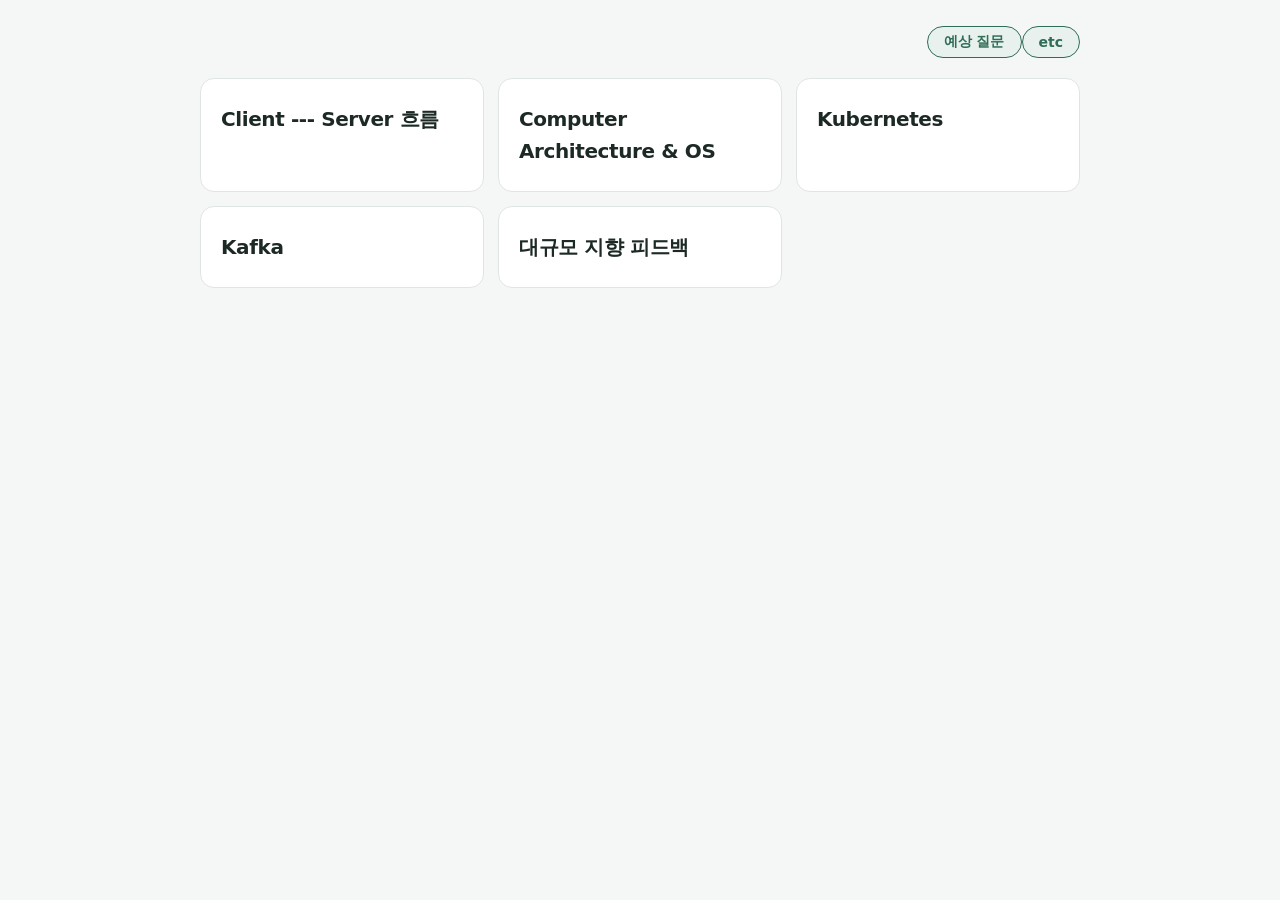
==== commit 653a0685: "s" ====
--- a/index.html
+++ b/index.html
@@ -5,22 +5,22 @@
     <meta charset="utf-8">
     <meta name="viewport" content="width=device-width, initial-scale=1">
     <title>백엔드 공부</title>
-    <link rel="icon" type="image/svg+xml" href="data:image/svg+xml,%3Csvg%20xmlns%3D%27http%3A%2F%2Fwww.w3.org%2F2000%2Fsvg%27%20viewBox%3D%270%200%2032%2032%27%3E%3Crect%20width%3D%2732%27%20height%3D%2732%27%20rx%3D%277%27%20fill%3D%27%232f6d55%27%2F%3E%3Cg%20fill%3D%27%23ffffff%27%3E%3Crect%20x%3D%277%27%20y%3D%276%27%20width%3D%2718%27%20height%3D%276%27%20rx%3D%272%27%2F%3E%3Crect%20x%3D%277%27%20y%3D%2713%27%20width%3D%2718%27%20height%3D%276%27%20rx%3D%272%27%2F%3E%3Crect%20x%3D%277%27%20y%3D%2720%27%20width%3D%2718%27%20height%3D%276%27%20rx%3D%272%27%2F%3E%3C%2Fg%3E%3Cg%20fill%3D%27%232f6d55%27%3E%3Ccircle%20cx%3D%2710.6%27%20cy%3D%279%27%20r%3D%271.3%27%2F%3E%3Ccircle%20cx%3D%2710.6%27%20cy%3D%2716%27%20r%3D%271.3%27%2F%3E%3Ccircle%20cx%3D%2710.6%27%20cy%3D%2723%27%20r%3D%271.3%27%2F%3E%3C%2Fg%3E%3C%2Fsvg%3E">
+    <link rel="icon" type="image/svg+xml"
+        href="data:image/svg+xml,%3Csvg%20xmlns%3D%27http%3A%2F%2Fwww.w3.org%2F2000%2Fsvg%27%20viewBox%3D%270%200%2032%2032%27%3E%3Crect%20width%3D%2732%27%20height%3D%2732%27%20rx%3D%277%27%20fill%3D%27%232f6d55%27%2F%3E%3Cg%20fill%3D%27%23ffffff%27%3E%3Crect%20x%3D%277%27%20y%3D%276%27%20width%3D%2718%27%20height%3D%276%27%20rx%3D%272%27%2F%3E%3Crect%20x%3D%277%27%20y%3D%2713%27%20width%3D%2718%27%20height%3D%276%27%20rx%3D%272%27%2F%3E%3Crect%20x%3D%277%27%20y%3D%2720%27%20width%3D%2718%27%20height%3D%276%27%20rx%3D%272%27%2F%3E%3C%2Fg%3E%3Cg%20fill%3D%27%232f6d55%27%3E%3Ccircle%20cx%3D%2710.6%27%20cy%3D%279%27%20r%3D%271.3%27%2F%3E%3Ccircle%20cx%3D%2710.6%27%20cy%3D%2716%27%20r%3D%271.3%27%2F%3E%3Ccircle%20cx%3D%2710.6%27%20cy%3D%2723%27%20r%3D%271.3%27%2F%3E%3C%2Fg%3E%3C%2Fsvg%3E">
     <link rel="stylesheet" href="./style.css">
 </head>
 
 <body>
     <div class="wrap">
         <header class="page-head">
-            <button type="button" class="hdr-btn"
-                onclick="document.getElementById('qaModal').showModal()">예상 질문</button>
-            <button type="button" class="hdr-btn"
-                onclick="document.getElementById('etcModal').showModal()">etc</button>
+            <button type="button" class="hdr-btn" onclick="document.getElementById('qaModal').showModal()">예상
+                질문</button>
+            <button type="button" class="hdr-btn" onclick="document.getElementById('etcModal').showModal()">etc</button>
         </header>
 
         <nav class="subject-grid">
             <a class="subject-card" href="./clntserv.html">
-                <strong>Client &middot; Server 흐름 파악</strong>
+                <strong>Client --- Server 흐름</strong>
             </a>
             <a class="subject-card" href="./architecture.html">
                 <strong>Computer Architecture &amp; OS</strong>
@@ -55,11 +55,13 @@
                     <dt>Consumer</dt>
                     <dd>브로커에서 <em>읽는 애플리케이션</em>.
                         내 경우 <code>event-persist-worker</code>.
-                        <em>DB 가 아니다</em></dd>
+                        <em>DB 가 아니다</em>
+                    </dd>
                     <dt>DB 의 위치</dt>
                     <dd>Consumer 가 읽은 걸 <em>저장하는 대상</em>일 뿐 Kafka 와 무관하다.
                         <em>Kafka 는 DB 의 존재를 모른다.</em>
-                        worker 가 읽어서 로그를 찍든 메일을 보내든 Kafka 는 상관하지 않는다</dd>
+                        worker 가 읽어서 로그를 찍든 메일을 보내든 Kafka 는 상관하지 않는다
+                    </dd>
                     <dt>브로커</dt>
                     <dd>Kafka 서버 프로세스 자체. <code>kafka-0</code> 파드 안의 그 자바 프로세스</dd>
                 </dl>
@@ -67,14 +69,16 @@
 
             <p>각 항목은 <em>답변 뼈대 &middot; 근거 &middot; 주의할 것</em> 세 덩어리로 적는다.
                 <em>근거는 전부 실제 코드와 설정에서 확인한 것</em>이고,
-                근거가 없는 말은 적지 않는다.</p>
+                근거가 없는 말은 적지 않는다.
+            </p>
 
             <!-- ===== Q1 ===== -->
             <h3>Q1 &mdash; 다른 프로그램도 많은데 Kafka 를 선택한 이유가 뭔가요</h3>
 
             <h4>핵심 이유 &mdash; DB 쓰기를 응답 경로에서 뺐다</h4>
             <p>가장 먼저 말할 것은 이것이다.
-                <em>&ldquo;메시지를 보낸 사람에게 언제 성공이라고 답할 것인가&rdquo;</em> 의 문제다.</p>
+                <em>&ldquo;메시지를 보낸 사람에게 언제 성공이라고 답할 것인가&rdquo;</em> 의 문제다.
+            </p>
 
             <pre class="code"><code>[ DB 동기 ]   메시지 수신 -> DB INSERT 완료까지 대기 -> 성공 응답
 [ Kafka  ]   메시지 수신 -> Kafka 가 받았다고 할 때까지 대기 -> 성공 응답
@@ -99,9 +103,11 @@
                         <th>1</th>
                         <td><code>insertChatMessage</code></td>
                         <td><code>chat_messages</code> 에 메시지 본문 INSERT.
-                            <em>예전엔 여기서 auto_increment 로 messageId 를 받았다</em></td>
+                            <em>예전엔 여기서 auto_increment 로 messageId 를 받았다</em>
+                        </td>
                         <td><em>worker</em> 가 Kafka 소비 후.
-                            <code>INSERT IGNORE</code> + messageId 명시(멱등)</td>
+                            <code>INSERT IGNORE</code> + messageId 명시(멱등)
+                        </td>
                     </tr>
                     <tr>
                         <th>2</th>
@@ -116,7 +122,8 @@
                         <td>보낸 사람 본인의 읽음 위치(lrm)를 자기 메시지까지 올린다</td>
                         <td>Redis <em>write-behind</em>.
                             <code>ReadPositionFlushWorker</code> 가
-                            <em>5초마다</em> 모아서 DB 에 반영</td>
+                            <em>5초마다</em> 모아서 DB 에 반영
+                        </td>
                     </tr>
                 </table>
             </div>
@@ -124,10 +131,11 @@
             <div class="callout bad">
                 <span class="tag">3번은 Kafka 때문에 바뀐 게 아니다</span>
                 <p>설계 문서에 <em>&ldquo;Redis lrm updateIfGreater (sender 본인 읽음위치.
-                    <em>기존과 동일</em>)&rdquo;</em> 라고 적혀 있다.</p>
+                        <em>기존과 동일</em>)&rdquo;</em> 라고 적혀 있다.</p>
                 <p>읽음 위치는 <em>prpr 4번 원칙 때문에 처음부터 write-behind</em> 였고,
                     Kafka 도입으로 옮긴 건 <em>1번과 2번</em>이다.
-                    <em>이 구분을 섞어 말하면 꼬인다.</em></p>
+                    <em>이 구분을 섞어 말하면 꼬인다.</em>
+                </p>
             </div>
 
             <h4>진짜 이점은 부하가 걸렸을 때 나온다</h4>
@@ -153,7 +161,7 @@
                     <tr>
                         <th>읽기에 주는 영향</th>
                         <td><em>★ 같은 DB 라 채팅방 열기 &middot; 이전 메시지 조회까지
-                            같이 느려진다</em></td>
+                                같이 느려진다</em></td>
                         <td>읽기 경로와 완전히 분리된다</td>
                     </tr>
                     <tr>
@@ -178,7 +186,7 @@
 
             <h4>&#9312; 락 경합 &mdash; 누가 무엇을 두고 다투나</h4>
             <p><em>여러 트랜잭션이 같은 자원을 동시에 건드리려 할 때
-                하나만 들어가고 나머지는 줄 서서 기다리는 것</em>이다.
+                    하나만 들어가고 나머지는 줄 서서 기다리는 것</em>이다.
                 채팅 메시지 <code>INSERT</code> 한 건에서 실제로 다투는 자원은 이렇다.</p>
             <div class="scroll-x">
                 <table>
@@ -191,7 +199,8 @@
                         <td><code>messageId</code> 가 Snowflake 라 <em>시간순으로 계속 커진다.</em>
                             그래서 모든 <code>INSERT</code> 가
                             <em>B+트리의 맨 오른쪽 페이지 한 곳</em>으로 몰린다.
-                            동시에 열 건이 들어오면 <em>그 한 페이지를 열 트랜잭션이 번갈아 잠근다</em></td>
+                            동시에 열 건이 들어오면 <em>그 한 페이지를 열 트랜잭션이 번갈아 잠근다</em>
+                        </td>
                     </tr>
                     <tr>
                         <th>행 잠금<br><small>row lock</small></th>
@@ -201,7 +210,8 @@
                     <tr>
                         <th>redo 로그 &middot; fsync</th>
                         <td>커밋할 때마다 디스크에 기록을 확정해야 한다.
-                            <em>디스크 쓰기는 한 번에 하나</em>라 커밋이 몰리면 여기서 줄을 선다</td>
+                            <em>디스크 쓰기는 한 번에 하나</em>라 커밋이 몰리면 여기서 줄을 선다
+                        </td>
                     </tr>
                     <tr>
                         <th>커넥션 풀</th>
@@ -212,7 +222,7 @@
             </div>
             <h4>InnoDB 가 뭔가 &mdash; 스토리지 엔진</h4>
             <p><em>MySQL / MariaDB 에서 &ldquo;실제로 디스크에 어떻게 저장하고 읽을지&rdquo; 를
-                담당하는 부품</em>이다. SQL 을 해석하는 부분과 저장하는 부분이 나뉘어 있다.</p>
+                    담당하는 부품</em>이다. SQL 을 해석하는 부분과 저장하는 부분이 나뉘어 있다.</p>
 
             <pre class="code"><code>SQL 파서 · 옵티마이저        SQL 을 해석하고 실행 계획을 짠다
         |
@@ -235,7 +245,8 @@
                         <th>클러스터형 인덱스</th>
                         <td><em>테이블 자체가 PK 로 정렬된 B+트리</em>다.
                             인덱스가 테이블 옆에 따로 있는 게 아니라
-                            <em>행 데이터가 PK 순서대로 디스크에 줄 서 있다</em></td>
+                            <em>행 데이터가 PK 순서대로 디스크에 줄 서 있다</em>
+                        </td>
                     </tr>
                     <tr>
                         <th>행 잠금</th>
@@ -245,7 +256,8 @@
                     <tr>
                         <th>트랜잭션 &middot; MVCC</th>
                         <td>커밋 &middot; 롤백이 되고,
-                            <em>읽기는 쓰기를 기다리지 않는다</em></td>
+                            <em>읽기는 쓰기를 기다리지 않는다</em>
+                        </td>
                     </tr>
                     <tr>
                         <th>버퍼 풀</th>
@@ -267,8 +279,8 @@
                 <svg viewBox="0 0 960 412" role="img"
                     aria-label="chat_messages 테이블은 message_id 로 정렬된 B 플러스 트리이고, 시간순으로 커지는 새 메시지는 항상 맨 오른쪽 리프 페이지에 들어간다">
                     <defs>
-                        <marker id="bt" markerWidth="8" markerHeight="8" refX="6.5" refY="3"
-                            orient="auto" markerUnits="strokeWidth">
+                        <marker id="bt" markerWidth="8" markerHeight="8" refX="6.5" refY="3" orient="auto"
+                            markerUnits="strokeWidth">
                             <path d="M 0 0 L 6.5 3 L 0 6 z" class="ahead" />
                         </marker>
                     </defs>
@@ -353,11 +365,10 @@
             </div>
 
             <div class="cdiag wide">
-                <svg viewBox="0 0 880 250" role="img"
-                    aria-label="여러 스레드가 동시에 INSERT 하면 같은 리프 페이지의 래치를 얻으려고 한 줄로 줄을 선다">
+                <svg viewBox="0 0 880 250" role="img" aria-label="여러 스레드가 동시에 INSERT 하면 같은 리프 페이지의 래치를 얻으려고 한 줄로 줄을 선다">
                     <defs>
-                        <marker id="bt2" markerWidth="8" markerHeight="8" refX="6.5" refY="3"
-                            orient="auto" markerUnits="strokeWidth">
+                        <marker id="bt2" markerWidth="8" markerHeight="8" refX="6.5" refY="3" orient="auto"
+                            markerUnits="strokeWidth">
                             <path d="M 0 0 L 6.5 3 L 0 6 z" class="ahead" />
                         </marker>
                     </defs>
@@ -451,10 +462,12 @@
                 <span class="tag">물어보면 이렇게</span>
                 <p><code>messageId</code> 가 시간순이라
                     <em>항상 B+트리 맨 오른쪽 페이지에 들어갑니다.</em>
-                    그래서 동시 INSERT 가 <em>그 한 페이지를 두고 줄을 서게</em> 됩니다.</p>
+                    그래서 동시 INSERT 가 <em>그 한 페이지를 두고 줄을 서게</em> 됩니다.
+                </p>
                 <p>대신 <em>중간에 페이지가 쪼개지는 일이 없고 디스크를 순차로 씁니다.</em>
                     UUID 같은 무작위 키면 경합은 흩어지지만 페이지 분할과 랜덤 I/O 가 생기는데,
-                    <em>그쪽 비용이 훨씬 커서</em> 순차 키를 택했습니다.</p>
+                    <em>그쪽 비용이 훨씬 커서</em> 순차 키를 택했습니다.
+                </p>
                 <p>그리고 저는 애초에 <em>PK 를 미리 확정해야</em>
                     응답을 메모리에서 만들 수 있어서 Snowflake 가 필요했습니다.</p>
             </div>
@@ -463,7 +476,8 @@
                 <span class="tag">짚을 점 &mdash; Snowflake 의 그림자</span>
                 <p>시간순 단조증가는 <em>정렬 &middot; 페이징에는 유리</em>하지만,
                     <em>INSERT 가 한 페이지에 몰린다는 단점</em>이 따라온다.
-                    <code>AUTO_INCREMENT</code> 도 똑같은 성질이다.</p>
+                    <code>AUTO_INCREMENT</code> 도 똑같은 성질이다.
+                </p>
                 <p>물어보면 아는 척하지 말고 이렇게 &mdash;
                     &ldquo;시간순이라 맨 끝 페이지에 몰리는 건 맞습니다.
                     대신 <em>중간에 페이지가 쪼개지지 않아</em> 그쪽 비용은 줄었습니다.
@@ -481,9 +495,11 @@
                             줄이 길어지면 기다리는 동안 다른 것도 같이 막힌다</li>
                         <li>버퍼 풀에 없는 페이지를 건드리면
                             <em>디스크 랜덤 I/O</em> 가 발생한다.
-                            랜덤 쓰기는 순차 쓰기보다 <em>수십 배 느리다</em></li>
+                            랜덤 쓰기는 순차 쓰기보다 <em>수십 배 느리다</em>
+                        </li>
                         <li>커넥션 풀이 고갈되면 대기 &rarr; 타임아웃 &rarr;
-                            <em>재시도가 부하를 더 키운다</em></li>
+                            <em>재시도가 부하를 더 키운다</em>
+                        </li>
                     </ul>
                 </div>
                 <div class="callout">
@@ -498,7 +514,7 @@
                 </div>
             </div>
             <p>그래서 <em>&ldquo;선형&rdquo; 보다
-                &ldquo;동시 요청이 늘어도 건당 시간이 거의 안 변한다&rdquo;</em> 라고 말하는 게
+                    &ldquo;동시 요청이 늘어도 건당 시간이 거의 안 변한다&rdquo;</em> 라고 말하는 게
                 덜 추상적이다.</p>
 
             <h4>&#9314; Hikari 가 뭔가</h4>
@@ -515,7 +531,8 @@
             <p><em>5로 잡은 이유</em>는 ConfigMap 주석에 적어뒀다 &mdash;
                 RDS <code>db.t4g.micro</code> 의 <code>max_connections</code> 가 약 40인데
                 DB 를 쓰는 서비스가 5개라, 기본값 10이면 50개가 필요해
-                <code>Too many connections</code> 가 난다.</p>
+                <code>Too many connections</code> 가 난다.
+            </p>
 
             <h4>&#9315; &ldquo;DB 커넥션을 쓰지 않는다&rdquo; &mdash; 표현이 모호했다</h4>
             <div class="callout bad">
@@ -536,7 +553,7 @@
   kafkaTemplate.send()      Kafka 브로커로 가는 별도 TCP 연결을 쓴다</code></pre>
             <p>핵심은 <em><code>INSERT</code> 가 커넥션을 점유하지 않는다</em>는 것이다.
                 동기 <code>INSERT</code> 였다면 <em>트랜잭션이 끝날 때까지
-                커넥션 하나를 계속 쥐고 있어야</em> 한다.</p>
+                    커넥션 하나를 계속 쥐고 있어야</em> 한다.</p>
             <div class="callout">
                 <span class="tag">더 중요한 건 &ldquo;누구의 풀&rdquo; 이냐다</span>
                 <pre class="code"><code>channel-engine       Hikari 5개   조회에 쓴다
@@ -573,10 +590,12 @@
                     파티션이 6개이므로 <em>6까지 의미가 있다.</em></p>
                 <p>지금은 1개 스레드가 파티션 6개를 순서대로 처리한다.
                     <em>설정 한 줄로 6배 병렬</em>이 된다 &mdash;
-                    DB 가 받아준다는 전제에서.</p>
+                    DB 가 받아준다는 전제에서.
+                </p>
                 <p>그 다음 단계는 <em>배치 INSERT</em> 다.
                     <code>BatchListener</code> 로 500건을 받아 <code>INSERT ... VALUES (..),(..)</code>
-                    한 번으로 묶으면 커밋 횟수가 500분의 1이 된다.</p>
+                    한 번으로 묶으면 커밋 횟수가 500분의 1이 된다.
+                </p>
             </div>
 
             <div class="callout">
@@ -585,7 +604,8 @@
 management.endpoints.web.exposure.include=health,info,metrics,prometheus
 management.prometheus.metrics.export.enabled=true</code></pre>
                 <p>Micrometer 가 Kafka 컨슈머 메트릭을 자동으로 모은다.
-                    <em>수집기를 붙이면 <code>records-lag</code>(밀린 건수) 를 볼 수 있다.</em></p>
+                    <em>수집기를 붙이면 <code>records-lag</code>(밀린 건수) 를 볼 수 있다.</em>
+                </p>
                 <p>다만 <em>건당 처리 시간 같은 커스텀 메트릭은 없다</em>
                     (<code>ChatMetrics</code> 가 주석 처리돼 있다).
                     &ldquo;얼마나 밀리는지는 볼 수 있지만 왜 느린지는 모른다&rdquo; 가 정확하다.</p>
@@ -606,10 +626,12 @@
             <div class="callout bad">
                 <span class="tag">용어 &mdash; &ldquo;비동기 처리했다&rdquo; 는 부정확하다</span>
                 <p><code>.get()</code> 으로 브로커 응답까지 기다리므로
-                    <em>발행 자체는 동기</em>다. 비동기인 건 worker 쪽이다.</p>
+                    <em>발행 자체는 동기</em>다. 비동기인 건 worker 쪽이다.
+                </p>
                 <p>정확한 표현은 <em>&ldquo;DB 쓰기를 응답 경로에서 뺐다&rdquo;</em> 다.
                     &ldquo;비동기로 처리했다&rdquo; 고 하면
-                    <em>&ldquo;그럼 유실은요?&rdquo;</em> 가 바로 온다.</p>
+                    <em>&ldquo;그럼 유실은요?&rdquo;</em> 가 바로 온다.
+                </p>
             </div>
 
             <h4>대안을 안 쓴 이유 &mdash; 구체적으로</h4>
@@ -627,7 +649,8 @@
                             <em>그 큐에 있던 작업이 힙과 함께 통째로 사라진다.</em>
                             사용자는 이미 &ldquo;전송 성공&rdquo; 을 받았는데 DB 에는 영영 안 들어간다.<br>
                             큐가 가득 차면 <code>RejectedExecutionException</code> 이 나는데,
-                            <em>그때 그 메시지를 어디에 보관할지가 또 문제</em>다</td>
+                            <em>그때 그 메시지를 어디에 보관할지가 또 문제</em>다
+                        </td>
                     </tr>
                     <tr>
                         <th>Redis pub/sub</th>
@@ -635,7 +658,8 @@
                             그 순간 <code>SUBSCRIBE</code> 중인 클라이언트에게 전달하고 버린다.<br>
                             <em>worker 파드를 재배포하는 30초 동안</em>
                             들어온 메시지는 <em>받을 사람이 없어 그대로 사라진다.</em>
-                            재시작한 worker 는 그게 있었는지도 모른다</td>
+                            재시작한 worker 는 그게 있었는지도 모른다
+                        </td>
                     </tr>
                     <tr>
                         <th>RabbitMQ</th>
@@ -643,7 +667,8 @@
                             &middot; 나중에 <em>검색 색인</em>을 붙이려면 큐를 하나 더 매달아야 하는데
                             <em>그 시점 이후 메시지만</em> 받는다. 과거 것은 못 가져온다<br>
                             &middot; 저장 로직에 버그가 있었을 때 <em>되감아서 재처리할 수 없다.</em>
-                            Kafka 는 offset 을 되돌리면 된다</td>
+                            Kafka 는 offset 을 되돌리면 된다
+                        </td>
                     </tr>
                     <tr>
                         <th>DB 테이블 큐</th>
@@ -653,7 +678,8 @@
                             <em>DB 부하를 덜어내려는 게 목적인데 DB 를 더 치게 된다</em><br>
                             &middot; 폴링 주기를 늘리면 그만큼 지연이 커진다<br>
                             &middot; worker 를 늘리면 <em>같은 행을 두 번 집지 않도록</em>
-                            <code>SELECT FOR UPDATE SKIP LOCKED</code> 같은 잠금이 필요해진다</td>
+                            <code>SELECT FOR UPDATE SKIP LOCKED</code> 같은 잠금이 필요해진다
+                        </td>
                     </tr>
                 </table>
             </div>
@@ -665,7 +691,8 @@
                     <h4>저장한다</h4>
                     <p class="kind-desc">소비해도 안 지우고 보관 기간까지 남긴다.
                         <em>worker 가 죽어 있어도 발행은 성공</em>하고,
-                        살아나면 커밋한 offset 부터 이어 읽는다.</p>
+                        살아나면 커밋한 offset 부터 이어 읽는다.
+                    </p>
                     <span class="kind-tag on">유실이 아니라 &quot;반영이 늦는 것&quot; 이 된다</span>
                 </div>
                 <div class="kind">
@@ -673,7 +700,8 @@
                     <h4>구독자를 나중에 붙인다</h4>
                     <p class="kind-desc">컨슈머 그룹이 다르면 <em>같은 메시지를 각자 전부</em> 받는다.</p>
                     <p class="kind-desc">검색 색인이나 통계 집계를 나중에 붙일 때
-                        <em>기존 worker 를 한 줄도 안 건드려도 된다.</em></p>
+                        <em>기존 worker 를 한 줄도 안 건드려도 된다.</em>
+                    </p>
                     <span class="kind-tag on">발행 쪽은 구독자를 몰라도 된다</span>
                 </div>
                 <div class="kind">
@@ -688,8 +716,8 @@
                 <p class="kind-note">
                     마무리는 이렇게 &mdash;
                     <em>&ldquo;ID 채번 방식이나 데이터 흐름처럼 나중에 바꾸기 어려운 것은
-                    처음에 정해야 한다고 봤습니다.
-                    동기 INSERT 로 짜놓고 나중에 이벤트 기반으로 바꾸면 사실상 재작성이라서요.&rdquo;</em>
+                        처음에 정해야 한다고 봤습니다.
+                        동기 INSERT 로 짜놓고 나중에 이벤트 기반으로 바꾸면 사실상 재작성이라서요.&rdquo;</em>
                 </p>
             </div>
 
@@ -699,22 +727,23 @@
             <div class="callout">
                 <span class="tag">본 답변 &mdash; 2줄</span>
                 <p><em>&ldquo;디스크에 순차로만 쌓는 구조라 처리량이 높고, 소비해도 지우지 않습니다.
-                    그래서 소비자가 죽어도 유실이 없고,
-                    되감아 재처리하거나 소비자를 나중에 붙일 수 있습니다.&rdquo;</em></p>
+                        그래서 소비자가 죽어도 유실이 없고,
+                        되감아 재처리하거나 소비자를 나중에 붙일 수 있습니다.&rdquo;</em></p>
             </div>
 
             <p><em>이 한 줄이 Kafka 만의 차이를 짚는다.</em>
                 &ldquo;빠르다&rdquo; &middot; &ldquo;확장된다&rdquo; 는 어느 메시지 큐나 하는 말이지만,
                 <em>&ldquo;소비해도 안 지운다&rdquo; 는 로그 기반이라 가능한 것</em>이고
-                재처리 &middot; 다중 소비 &middot; 유실 방지가 전부 거기서 나온다.</p>
+                재처리 &middot; 다중 소비 &middot; 유실 방지가 전부 거기서 나온다.
+            </p>
             <p>그리고 <em>다음 질문을 내가 준비한 쪽으로 끌어온다.</em> 아래 둘이 거의 반드시 온다.</p>
 
             <h4>꼬리질문 &mdash; &ldquo;재처리는 어떻게 하나요?&rdquo;</h4>
             <div class="callout">
                 <span class="tag">답변</span>
                 <p><em>&ldquo;컨슈머 그룹의 offset 을 되돌리거나, 새 groupId 로 띄우면 됩니다.
-                    브로커가 그룹마다 offset 을 따로 들고 있어서
-                    메시지를 다시 보내달라고 할 필요가 없습니다.&rdquo;</em></p>
+                        브로커가 그룹마다 offset 을 따로 들고 있어서
+                        메시지를 다시 보내달라고 할 필요가 없습니다.&rdquo;</em></p>
             </div>
             <pre class="code"><code>방법 1 — offset 을 되감는다
   kafka-consumer-groups.sh --reset-offsets       --group event-persist-worker --topic castlechat.chat.message       --to-earliest   (또는 --to-offset N / --to-datetime ...)
@@ -749,8 +778,8 @@
             <div class="callout">
                 <span class="tag">답변</span>
                 <p><em>&ldquo;groupId 가 다른 애플리케이션을 하나 더 띄우면
-                    같은 토픽을 독립적으로 전부 받습니다.
-                    기존 소비자도, 발행하는 쪽도 코드를 건드릴 필요가 없습니다.&rdquo;</em></p>
+                        같은 토픽을 독립적으로 전부 받습니다.
+                        기존 소비자도, 발행하는 쪽도 코드를 건드릴 필요가 없습니다.&rdquo;</em></p>
             </div>
             <pre class="code"><code>지금
   groupId = event-persist-worker      -> DB 저장
@@ -764,7 +793,8 @@
 같은 그룹      파티션을 나눠 먹는다   (일을 분담)
 다른 그룹      각자 전부 받는다      (용도가 다름)</code></pre>
             <p>가능한 이유는 <em>브로커가 그룹마다 offset 을 따로 관리</em>하기 때문이다.
-                <code>__consumer_offsets</code> 라는 내부 토픽에 저장된다.</p>
+                <code>__consumer_offsets</code> 라는 내부 토픽에 저장된다.
+            </p>
 
             <div class="callout">
                 <span class="tag">대비해서 말하면 더 선명하다</span>
@@ -772,7 +802,8 @@
                     그렇게 해도 <em>그 시점 이후 메시지만</em> 받는다.</p>
                 <p>Kafka 는 <code>auto-offset-reset=earliest</code> 로 띄우면
                     <em>보관 기간 안의 과거 것부터 전부</em> 받는다.
-                    <em>&ldquo;발행하는 쪽이 구독자를 몰라도 된다&rdquo; 의 실제 이득이 이것</em>이다.</p>
+                    <em>&ldquo;발행하는 쪽이 구독자를 몰라도 된다&rdquo; 의 실제 이득이 이것</em>이다.
+                </p>
             </div>
 
             <div class="scroll-x">
@@ -807,7 +838,8 @@
                         <th>복제로<br>내구성</th>
                         <td>파티션마다 리더 + 팔로워.
                             <code>acks=all</code> 이면 ISR 전부가 복제할 때까지 기다린다.
-                            리더가 죽으면 팔로워가 승격</td>
+                            리더가 죽으면 팔로워가 승격
+                        </td>
                     </tr>
                 </table>
             </div>
@@ -821,7 +853,8 @@
                     <li><em>지연이 아주 낮지는 않다.</em> 배치가 전제라
                         건당 즉시성이 필요하면 안 맞는다</li>
                     <li><em>at-least-once 다.</em> 중복이 올 수 있어
-                        <em>소비 쪽이 멱등해야 한다</em></li>
+                        <em>소비 쪽이 멱등해야 한다</em>
+                    </li>
                 </ul>
                 <p>강점만 읊으면 <em>&ldquo;그럼 단점은요&rdquo;</em> 가 바로 온다. 먼저 꺼내자.</p>
             </div>
@@ -841,7 +874,8 @@
                         <td>메시지 전송</td>
                         <td><code>ChatCommandService</code> 가 <code>INSERT</code> 를 하지 않는다.
                             이벤트만 발행하고 <em>응답을 메모리에서 조립</em>해 돌려준다.
-                            <code>INSERT</code> 는 <code>event-persist-worker</code> 담당</td>
+                            <code>INSERT</code> 는 <code>event-persist-worker</code> 담당
+                        </td>
                     </tr>
                     <tr>
                         <th>유실 방지</th>
@@ -849,14 +883,16 @@
                         <td><code>acks=all</code> + <code>enable.idempotence=true</code>,
                             그리고 <code>send().get(timeout)</code> 으로
                             <em>브로커가 받았다고 할 때까지 대기</em>.
-                            실패하면 사용자에게 전송 실패 응답</td>
+                            실패하면 사용자에게 전송 실패 응답
+                        </td>
                     </tr>
                     <tr>
                         <th>순서 보장</th>
                         <td>파티셔닝</td>
                         <td><code>send(토픽, roomId, event)</code> &mdash;
                             key 가 <code>roomId</code> 라
-                            <em>같은 방은 항상 같은 파티션</em></td>
+                            <em>같은 방은 항상 같은 파티션</em>
+                        </td>
                     </tr>
                     <tr>
                         <th>확장 대비</th>
@@ -870,7 +906,8 @@
                         <td>소비 쪽</td>
                         <td><code>insertChatMessage</code> 가 0행이면
                             <em>예외를 던지지 않고 정상 종료.</em>
-                            <code>messageId</code> 가 Snowflake PK 라 중복이 자동으로 걸러진다</td>
+                            <code>messageId</code> 가 Snowflake PK 라 중복이 자동으로 걸러진다
+                        </td>
                     </tr>
                     <tr>
                         <th>실패 격리</th>
@@ -878,14 +915,16 @@
                         <td><code>DefaultErrorHandler</code> +
                             <code>FixedBackOff(500ms, 10회)</code> &rarr;
                             <code>&lt;topic&gt;.dlt</code>.
-                            <em>버리지 않고 파티션 번호까지 유지해 격리</em></td>
+                            <em>버리지 않고 파티션 번호까지 유지해 격리</em>
+                        </td>
                     </tr>
                     <tr>
                         <th>이벤트 분기</th>
                         <td>한 토픽 공유</td>
                         <td><code>@KafkaListener</code> 는 클래스에,
                             <code>@KafkaHandler</code> 는 메서드에.
-                            Created &middot; Deleted &middot; Reacted 를 <em>타입으로 분기</em></td>
+                            Created &middot; Deleted &middot; Reacted 를 <em>타입으로 분기</em>
+                        </td>
                     </tr>
                 </table>
             </div>
@@ -893,7 +932,7 @@
             <div class="callout">
                 <span class="tag">가장 설명하기 좋은 한 줄</span>
                 <p><em>&ldquo;사용자에게 &lsquo;성공&rsquo; 이라고 말한 시점은
-                    DB 에 들어간 시점이 아니라 Kafka 가 받았다고 한 시점입니다.&rdquo;</em></p>
+                        DB 에 들어간 시점이 아니라 Kafka 가 받았다고 한 시점입니다.&rdquo;</em></p>
                 <p>그 다음에 <em>왜 그래도 되는지</em> 를 붙인다 &mdash;
                     Snowflake 로 PK 를 미리 확정했기 때문에 DB 를 안 읽고도 응답을 만들 수 있고,
                     Kafka 가 받은 이상 worker 가 언제 처리하든 유실되지 않기 때문이다.</p>
@@ -930,21 +969,26 @@
                     <tr>
                         <th>캡슐화<br><small>Encapsulation</small></th>
                         <td>데이터와 그걸 다루는 로직을 한 곳에 묶고
-                            <em>바깥에서 직접 못 건드리게</em> 막는다</td>
+                            <em>바깥에서 직접 못 건드리게</em> 막는다
+                        </td>
                         <td><code>public Map roomSessions</code> &mdash;
                             아무 데서나 <code>put</code> &middot; <code>remove</code> 한다.
-                            <em>어디서 깨졌는지 추적이 안 된다</em></td>
+                            <em>어디서 깨졌는지 추적이 안 된다</em>
+                        </td>
                         <td><code>private final</code> + 메서드로만 공개.
-                            <em>바꾸는 경로가 한 곳이라 규칙을 강제할 수 있다</em></td>
+                            <em>바꾸는 경로가 한 곳이라 규칙을 강제할 수 있다</em>
+                        </td>
                     </tr>
                     <tr>
                         <th>상속<br><small>Inheritance</small></th>
                         <td>이미 있는 것을 물려받아 <em>달라지는 부분만</em> 새로 쓴다</td>
                         <td>프레임워크가 주는 공통 처리를
-                            <em>클래스마다 복사해서 쓴다</em></td>
+                            <em>클래스마다 복사해서 쓴다</em>
+                        </td>
                         <td><code>extends TextWebSocketHandler</code> &mdash;
                             연결 &middot; 종료 &middot; 에러 처리는 부모가 하고
-                            <em>나는 메시지 처리만</em> 쓴다</td>
+                            <em>나는 메시지 처리만</em> 쓴다
+                        </td>
                     </tr>
                     <tr>
                         <th>다형성<br><small>Polymorphism</small></th>
@@ -952,17 +996,20 @@
                         <td><code>if (type == A) ... else if (type == B) ...</code> &mdash;
                             새 타입마다 <em>그 if 를 전부 찾아 고쳐야 한다</em></td>
                         <td>인터페이스 타입으로 받아 호출.
-                            <em>구현체를 갈아끼워도 호출부는 그대로</em></td>
+                            <em>구현체를 갈아끼워도 호출부는 그대로</em>
+                        </td>
                     </tr>
                     <tr>
                         <th>추상화<br><small>Abstraction</small></th>
                         <td><em>&ldquo;무엇을 하는가&rdquo; 만 남기고
-                            &ldquo;어떻게 하는가&rdquo; 는 감춘다</em></td>
+                                &ldquo;어떻게 하는가&rdquo; 는 감춘다</em></td>
                         <td>핸들러가 <code>chEngineStub</code> 을 직접 들고
                             <em>proto 객체를 조립한다.</em>
-                            gRPC 를 바꾸면 핸들러도 다 바뀐다</td>
+                            gRPC 를 바꾸면 핸들러도 다 바뀐다
+                        </td>
                         <td><code>WsGateChatClient.createChatMessage(cmd)</code> &mdash;
-                            <em>&ldquo;만들어 달라&rdquo; 만 남고 gRPC 는 감춰진다</em></td>
+                            <em>&ldquo;만들어 달라&rdquo; 만 남고 gRPC 는 감춰진다</em>
+                        </td>
                     </tr>
                 </table>
             </div>
@@ -979,13 +1026,15 @@
                         <th>S<br><small>Single Responsibility<br>단일 책임</small></th>
                         <td>클래스가 <em>바뀌어야 할 이유는 하나</em>여야 한다.
                             &ldquo;누가 이 클래스를 고치라고 요구하는가&rdquo; 가
-                            <em>한 종류</em>여야 한다는 뜻</td>
+                            <em>한 종류</em>여야 한다는 뜻
+                        </td>
                         <td><em>위반</em> &mdash; 한 클래스가 JSON 파싱 + 인증 +
                             비즈니스 로직 + 소켓 전송을 다 한다.
                             전송 방식만 바꿔도 그 거대한 클래스를 건드린다<br>
                             <em>지킴</em> &mdash; Dispatcher(라우팅) &middot;
                             ChatHandler(처리) &middot; OutboundWriter(전송) &middot;
-                            Auth(인증) 으로 분리</td>
+                            Auth(인증) 으로 분리
+                        </td>
                     </tr>
                     <tr>
                         <th>O<br><small>Open-Closed<br>개방 폐쇄</small></th>
@@ -996,7 +1045,8 @@
                             계속 추가한다<br>
                             <em>지킴</em> &mdash; <code>Map&lt;String, Handler&gt;</code> 에
                             등록해두고 꺼내 쓴다.
-                            새 타입은 <em>새 클래스 하나만</em> 추가하면 된다</td>
+                            새 타입은 <em>새 클래스 하나만</em> 추가하면 된다
+                        </td>
                     </tr>
                     <tr>
                         <th>L<br><small>Liskov Substitution<br>리스코프 치환</small></th>
@@ -1004,22 +1054,25 @@
                             &ldquo;부모가 한 약속을 자식이 어기지 마라&rdquo;</td>
                         <td><em>위반</em> &mdash; 부모 <code>save()</code> 는 항상 저장하는데
                             자식이 <em>조건에 따라 아무것도 안 하거나
-                            <code>UnsupportedOperationException</code> 을 던진다.</em>
+                                <code>UnsupportedOperationException</code> 을 던진다.</em>
                             부모 타입으로 쓰던 코드가 터진다<br>
                             <em>지킴</em> &mdash; 자식이 부모보다
                             <em>더 까다로운 입력을 요구하지 않고,
-                            더 약한 결과를 돌려주지 않는다</em></td>
+                                더 약한 결과를 돌려주지 않는다</em>
+                        </td>
                     </tr>
                     <tr>
                         <th>I<br><small>Interface Segregation<br>인터페이스 분리</small></th>
                         <td>안 쓰는 메서드까지 떠안기는
-                            <em>뚱뚱한 인터페이스를 만들지 않는다</em></td>
+                            <em>뚱뚱한 인터페이스를 만들지 않는다</em>
+                        </td>
                         <td><em>위반</em> &mdash; <code>ChatUseCase</code> 하나에
                             조회 5개 + 쓰기 5개.
                             <em>읽기만 필요한 쪽도 쓰기 메서드를 다 구현해야</em> 한다<br>
                             <em>지킴</em> &mdash;
                             <code>ChatCommandUseCase</code> /
-                            <code>ChatQueryUseCase</code> 로 분리</td>
+                            <code>ChatQueryUseCase</code> 로 분리
+                        </td>
                     </tr>
                     <tr>
                         <th>D<br><small>Dependency Inversion<br>의존 역전</small></th>
@@ -1030,7 +1083,8 @@
                             <em>REST 로 바꾸면 핸들러도 고쳐야</em> 한다<br>
                             <em>지킴</em> &mdash;
                             <code>private final WsGateChatClient</code>(인터페이스).
-                            <em>구현체를 바꿔도 핸들러는 한 줄도 안 바뀐다</em></td>
+                            <em>구현체를 바꿔도 핸들러는 한 줄도 안 바뀐다</em>
+                        </td>
                     </tr>
                 </table>
             </div>
@@ -1056,16 +1110,18 @@
   ★ 하위가 상위가 정한 규격을 따르게 된다 = 방향이 뒤집혔다</code></pre>
                 <p><em>인터페이스를 누가 소유하느냐</em>가 핵심이다.
                     <code>WsGateChatClient</code> 는 <em>게이트웨이 쪽에 있다.</em>
-                    gRPC 구현이 거기 맞추는 것이다.</p>
+                    gRPC 구현이 거기 맞추는 것이다.
+                </p>
             </div>
 
             <div class="callout">
                 <span class="tag">외운 티를 안 내려면</span>
                 <p>정의만 읊으면 <em>&ldquo;그래서 어디에 쓰셨나요&rdquo;</em> 가 바로 온다.
-                    <em>정의 한 줄 + 내 코드 한 줄</em>을 묶어서 말하는 게 낫다.</p>
+                    <em>정의 한 줄 + 내 코드 한 줄</em>을 묶어서 말하는 게 낫다.
+                </p>
                 <p>예 &mdash; <em>&ldquo;DIP 는 구체가 아니라 추상에 의존하라는 건데,
-                    제 WebSocket 핸들러가 gRPC 구현체가 아니라
-                    <code>WsGateChatClient</code> 인터페이스에만 의존합니다.&rdquo;</em></p>
+                        제 WebSocket 핸들러가 gRPC 구현체가 아니라
+                        <code>WsGateChatClient</code> 인터페이스에만 의존합니다.&rdquo;</em></p>
             </div>
 
             <!-- ===== Q5 ===== -->
@@ -1079,11 +1135,12 @@
 WsGateChatClient          (인터페이스)
   └ WsGateChatClientGrpc  (구현체 — chEngineStub 을 들고 gRPC 호출)</code></pre>
             <p><em>핸들러는 &ldquo;메시지를 만들어 달라&rdquo; 고만 하고
-                그게 gRPC 인지 REST 인지 모른다.</em>
+                    그게 gRPC 인지 REST 인지 모른다.</em>
                 통신 방식을 바꿔도 핸들러 코드는 한 줄도 안 바뀐다.</p>
             <p>같은 패턴이 <em>인터페이스 &middot; 구현체 쌍 15개</em>에 걸쳐 있다 &mdash;
                 <code>WsGateFriendClient</code>, <code>WsGateRoomClient</code>,
-                <code>ChatCommandUseCase</code>, <code>RoomQueryUseCase</code> &hellip;</p>
+                <code>ChatCommandUseCase</code>, <code>RoomQueryUseCase</code> &hellip;
+            </p>
 
             <h4>SRP &mdash; 역할별로 쪼갰다</h4>
             <div class="scroll-x">
@@ -1095,12 +1152,14 @@
                     <tr>
                         <th><code>WsGateDispatcher</code></th>
                         <td><em>라우팅만.</em> JSON 을 DTO 로 바꾸고
-                            <code>wsType</code> 으로 담당 핸들러에 넘기는 것까지</td>
+                            <code>wsType</code> 으로 담당 핸들러에 넘기는 것까지
+                        </td>
                     </tr>
                     <tr>
                         <th><code>WsGateChatHandler</code></th>
                         <td>채팅 요청 처리. 친구 &middot; 방 &middot; 연결은
-                            <em>각각 다른 핸들러</em>가 맡는다</td>
+                            <em>각각 다른 핸들러</em>가 맡는다
+                        </td>
                     </tr>
                     <tr>
                         <th><code>WsGateOutboundWriter</code></th>
@@ -1143,7 +1202,8 @@
 //  오직 SessionRegistry 내부에 정해진 메서드로만 간접적으로 접근/변경한다."</code></pre>
             <p><code>private final</code> 로 막고 <code>getRoomSessions()</code>,
                 <code>getViewingUserIds()</code> 같은 메서드로만 열어뒀다.
-                <em>맵을 밖에 노출하면 네 개의 색인이 서로 어긋난다.</em></p>
+                <em>맵을 밖에 노출하면 네 개의 색인이 서로 어긋난다.</em>
+            </p>
 
             <h4>상속 &middot; 다형성</h4>
             <pre class="code"><code>public class WsGateDispatcher extends TextWebSocketHandler {
@@ -1159,7 +1219,8 @@
                 <span class="tag">선을 그을 것 &mdash; OCP 와 LSP</span>
                 <p><em>OCP 와 LSP 는 뚜렷한 사례가 없다.</em>
                     <code>Dispatcher</code> 의 <code>switch</code> 는 새 타입이 생길 때마다
-                    <em>기존 코드를 고쳐야 하므로 오히려 OCP 위반에 가깝다.</em></p>
+                    <em>기존 코드를 고쳐야 하므로 오히려 OCP 위반에 가깝다.</em>
+                </p>
                 <p>물어보면 <em>솔직하게 말하는 쪽이 낫다</em> &mdash;
                     &ldquo;<code>switch</code> 가 늘어나는 구조라 OCP 관점에서는 약합니다.
                     핸들러를 <code>Map&lt;wsType, Handler&gt;</code> 로 등록하는 방식으로 바꾸면
@@ -1182,7 +1243,8 @@
                             <th>REST<br>(JSON/HTTP)</th>
                             <td>계약이 <em>빌드에 참여하지 않는다.</em>
                                 명세를 고쳐도 코드는 그대로 컴파일되고,
-                                <em>어긋난 건 런타임에야 드러난다</em></td>
+                                <em>어긋난 건 런타임에야 드러난다</em>
+                            </td>
                         </tr>
                         <tr>
                             <th>메시지 큐</th>
@@ -1192,7 +1254,8 @@
                         <tr>
                             <th>공유 DB</th>
                             <td>서비스를 나눈 의미가 사라진다.
-                                <em>스키마가 바뀌면 전부 같이 깨진다</em></td>
+                                <em>스키마가 바뀌면 전부 같이 깨진다</em>
+                            </td>
                         </tr>
                     </table>
                 </div>
@@ -1200,10 +1263,12 @@
                     <span class="tag">핵심은 속도가 아니라 &ldquo;계약&rdquo; 이다</span>
                     <p><em>&ldquo;REST 보다 빠릅니다&rdquo; 만 말하면 약하다.</em>
                         내부 통신에서 진짜 문제는 속도가 아니라
-                        <em>두 서비스의 약속이 어긋나는 것</em>이다.</p>
+                        <em>두 서비스의 약속이 어긋나는 것</em>이다.
+                    </p>
                     <p>gRPC 는 <code>.proto</code> 파일 하나가 <em>양쪽의 단일 진실</em>이고,
                         거기서 <em>DTO 와 스텁이 자동 생성</em>된다.
-                        <em>약속이 어긋나면 컴파일이 안 된다.</em></p>
+                        <em>약속이 어긋나면 컴파일이 안 된다.</em>
+                    </p>
                 </div>
             </div>
 
@@ -1232,12 +1297,14 @@
     -> ★ 빌드에서 잡힌다</code></pre>
                 <p>한 줄로 하면 &mdash;
                     <em>REST 의 계약은 사람이 읽고 손으로 옮겨 적는 것이고,
-                    gRPC 의 계약은 기계가 읽어 코드로 만드는 것</em>이다.</p>
+                        gRPC 의 계약은 기계가 읽어 코드로 만드는 것</em>이다.
+                </p>
                 <p>내 구조에서 특히 강한 이유가 하나 더 있다.
                     <code>common-contract</code> 가 <em>공유 Gradle 모듈</em>이라
                     <code>channel-engine</code> 과 <code>websocket-gateway</code> 가
                     <em>같은 jar 를 의존</em>한다.
-                    <em>한쪽만 몰래 바꿀 수가 없다.</em></p>
+                    <em>한쪽만 몰래 바꿀 수가 없다.</em>
+                </p>
             </div>
 
             <div class="callout">
@@ -1294,10 +1361,11 @@
                 <div class="callout">
                     <span class="tag">BlockingStub 을 쓴 이유</span>
                     <p>메시지 생성은 <em>결과(messageId, offset 등)를 받아야
-                        다음 단계로 갈 수 있다.</em>
+                            다음 단계로 갈 수 있다.</em>
                         그래서 동기 스텁을 썼다.</p>
                     <p>주석에도 그렇게 적어뒀다 &mdash;
-                        <em>&ldquo;요청 보내고 응답 올 때까지 현재 thread 가 기다리는 동기 client&rdquo;.</em></p>
+                        <em>&ldquo;요청 보내고 응답 올 때까지 현재 thread 가 기다리는 동기 client&rdquo;.</em>
+                    </p>
                     <p><em>처리량 관점에서는 손해</em>지만
                         그건 알고 택한 것이라고 말하면 된다.</p>
                 </div>
@@ -1320,7 +1388,8 @@
                         <th>브라우저에서<br>직접 못 쓴다</th>
                         <td>HTTP/2 트레일러를 브라우저가 못 다뤄
                             <code>grpc-web</code> 프록시가 필요하다.
-                            <em>그래서 외부는 WebSocket, 내부만 gRPC</em> 로 나눴다</td>
+                            <em>그래서 외부는 WebSocket, 내부만 gRPC</em> 로 나눴다
+                        </td>
                     </tr>
                     <tr>
                         <th>디버깅이<br>어렵다</th>
@@ -1330,7 +1399,8 @@
                     <tr>
                         <th>진입 장벽</th>
                         <td>proto 작성 &middot; 코드 생성 &middot; 빌드 설정이 필요하다.
-                            <em>서비스가 두세 개면 REST 가 나을 수 있다</em></td>
+                            <em>서비스가 두세 개면 REST 가 나을 수 있다</em>
+                        </td>
                     </tr>
                 </table>
             </div>
@@ -1338,7 +1408,7 @@
             <div class="callout">
                 <span class="tag">마무리로 쓸 한 줄</span>
                 <p><em>&ldquo;서비스가 여섯 개라 양쪽 DTO 를 손으로 맞추는 게 가장 깨지기 쉬운 지점이라고 봤습니다.
-                    proto 한 벌을 공유 모듈에 두니까 어긋나면 빌드에서 잡힙니다.&rdquo;</em></p>
+                        proto 한 벌을 공유 모듈에 두니까 어긋나면 빌드에서 잡힙니다.&rdquo;</em></p>
                 <p>속도가 아니라 <em>&ldquo;깨질 수 있는 지점을 줄였다&rdquo;</em> 로 말하는 게
                     실무적으로 들린다.</p>
             </div>
@@ -1377,7 +1447,8 @@
                     <span class="tag">읽을 때 주의</span>
                     <p>클로드 코드 / 코덱스가 자격요건에 있지만,
                         <em>깊은 뜻으로 읽지 말 것.</em> 요즘은 다들 쓰니까
-                        &ldquo;AI 없이 손코딩만 해본 사람은 거르겠다&rdquo; 정도의 필터일 가능성이 크다.</p>
+                        &ldquo;AI 없이 손코딩만 해본 사람은 거르겠다&rdquo; 정도의 필터일 가능성이 크다.
+                    </p>
                     <p>다만 <em>적혀 있는 이상 물어볼 수는 있다.</em>
                         답할 준비는 하되 <em>비중은 두지 않는다.</em> 어필 순서에서 5순위.</p>
                 </div>
@@ -1438,7 +1509,8 @@
                         <td>과제비는 <em>비목</em>(인건비 &middot; 연구재료비 &middot; 연구활동비 등)
                             별로 쓸 수 있는 범위가 정해져 있다. 돈을 쓸 때마다 세금계산서 &middot;
                             거래명세서 &middot; 이체증 같은 증빙을 남겨야 하고, 정산 때 전부 제출한다.
-                            <em>증빙이 없거나 기준을 벗어나면 그 돈은 인정 안 된다.</em></td>
+                            <em>증빙이 없거나 기준을 벗어나면 그 돈은 인정 안 된다.</em>
+                        </td>
                     </tr>
                     <tr>
                         <th>비목별 예산 관리<br>&middot; 변경 처리</th>
@@ -1451,13 +1523,15 @@
                         <td>연구원 한 명이 여러 과제에 참여하면 <em>참여율을 나눠야</em> 하고
                             총합이 100%를 넘을 수 없다.
                             <code>계상률 × 연봉 × 참여개월</code> 이 그 과제에서 받을 수 있는 인건비다.
-                            <em>잘못 계산하면 초과분이 통째로 불인정된다.</em></td>
+                            <em>잘못 계산하면 초과분이 통째로 불인정된다.</em>
+                        </td>
                     </tr>
                     <tr>
                         <th>불용 &middot; 반려<br>&middot; 환수 리스크 점검</th>
                         <td><em>불용</em> = 안 쓰고 남은 돈. 반납해야 하고 많으면 다음 과제 평가에 불리.<br>
                             <em>반려</em> = 집행 등록을 올렸는데 기관이 퇴짜 놓는 것.<br>
-                            <em>환수</em> = 이미 쓴 돈을 부적정으로 판정해 토해내게 하는 것. 제일 무섭다.</td>
+                            <em>환수</em> = 이미 쓴 돈을 부적정으로 판정해 토해내게 하는 것. 제일 무섭다.
+                        </td>
                     </tr>
                     <tr>
                         <th>연구비 정산<br>&middot; 현장점검 대응</th>
@@ -1477,7 +1551,8 @@
                     <tr>
                         <th>과제 진행 상황<br>추적</th>
                         <td>과제를 여러 개 동시에 하면 기간 &middot; 예산 &middot; 단계가 제각각이다.
-                            <em>마감을 놓치면 되돌릴 수 없는 것들이 있다.</em></td>
+                            <em>마감을 놓치면 되돌릴 수 없는 것들이 있다.</em>
+                        </td>
                     </tr>
                 </table>
             </div>
@@ -1485,7 +1560,8 @@
             <div class="callout bad">
                 <span class="tag">전부를 관통하는 한 가지 &mdash; 시스템 간 값이 일치해야 한다</span>
                 <p>블로그 글에 그대로 나온다. 급여를 실제로 지급했어도
-                    <em>IRIS 에 반영이 안 됐으면 인건비가 불인정된다.</em></p>
+                    <em>IRIS 에 반영이 안 됐으면 인건비가 불인정된다.</em>
+                </p>
                 <pre class="code"><code>참여자 등록 누락
    -> 계상률 미반영
       -> 협약정보 불일치
@@ -1495,7 +1571,8 @@
                 <p><em>급여대장 &middot; 4대보험 &middot; 원천세로는 부족하다.</em>
                     세무자료는 &ldquo;지급했다&rdquo; 만 증명한다.
                     연구행정은 참여등록 &middot; 기간 &middot; 계상률 &middot; 협약정보가
-                    <em>전부 서로 맞는지</em>를 본다.</p>
+                    <em>전부 서로 맞는지</em>를 본다.
+                </p>
             </div>
 
             <div class="side-by-side">
@@ -1504,13 +1581,15 @@
                     <p>규정이 복잡하고 <em>해마다 바뀐다.</em> 외부 시스템이 다섯 개인데
                         서로 값이 맞아야 한다. 틀리면 돈을 토해낸다.</p>
                     <p>엑셀로 수작업하면 반드시 실수가 나고,
-                        <em>실수를 발견하는 시점이 이미 늦는다.</em></p>
+                        <em>실수를 발견하는 시점이 이미 늦는다.</em>
+                    </p>
                 </div>
                 <div class="callout">
                     <span class="tag">내 경험과 닿는 지점</span>
                     <p>이건 결국 <em>정합성 검증</em> 문제다.
                         여러 곳에 흩어진 값이 서로 맞는지 확인하고,
-                        <em>늦기 전에</em> 어긋난 걸 찾아내는 일이다.</p>
+                        <em>늦기 전에</em> 어긋난 걸 찾아내는 일이다.
+                    </p>
                     <p>데모 계정 200건 중 13건이 조용히 빠졌던 건과 같은 종류의 문제다.</p>
                 </div>
             </div>
@@ -1528,12 +1607,13 @@
                 <p>오히려 기사에는 반대로 적혀 있다.
                     &ldquo;RCMS &middot; IRIS 등 외부 사업비 관리 시스템
                     <em>입력 전</em> 기업이 자체적으로 계상률과 집행 가능 금액을
-                    검증할 수 있는 기능을 추가했다&rdquo;.</p>
+                    검증할 수 있는 기능을 추가했다&rdquo;.
+                </p>
                 <p>즉 제품은 <em>정부 시스템에 직접 입력하기 전에 미리 검증해주는 도구</em>다.
                     정부 시스템은 공개 API 를 잘 주지 않으니, 연동이 안 되기 때문에
                     &ldquo;입력 전 검증&rdquo; 이 가치가 되는 구조일 수 있다.</p>
                 <p><em>&ldquo;RCMS 연동이 핵심 난제라고 들었습니다&rdquo; 라고 말하면
-                    조사를 잘못했다는 게 바로 드러난다.</em></p>
+                        조사를 잘못했다는 게 바로 드러난다.</em></p>
             </div>
 
             <h3>공고 재해석 &mdash; &ldquo;추천 &middot; 검색 알고리즘&rdquo; 의 정체</h3>
@@ -1582,7 +1662,8 @@
                     <tr>
                         <th>협업 &middot; 문서화</th>
                         <td>prpr.md &middot; ctxt.md &middot; checklist.md &middot; context-notes.md
-                            <em>자체 규칙 운영</em></td>
+                            <em>자체 규칙 운영</em>
+                        </td>
                         <td><em>강 &middot; 희소</em></td>
                     </tr>
                     <tr>
@@ -1595,7 +1676,8 @@
                         <td><em>EKS 실운영</em> &mdash; eksctl &middot; Kustomize 리소스 19개 &middot;
                             Pod Identity 로 IAM 연결 &middot; CloudFormation(RDS &middot; S3 &middot; ECR)<br>
                             <em>월 $244 를 항목별로 분해하고 $125 로 내리는 기동/정지 자동화</em><br>
-                            이후 비용 때문에 Lightsail 1대 22컨테이너로 다운사이징</td>
+                            이후 비용 때문에 Lightsail 1대 22컨테이너로 다운사이징
+                        </td>
                         <td><em>강</em></td>
                     </tr>
                 </table>
@@ -1676,14 +1758,16 @@
                     <span class="kind-no">2</span>
                     <h4>MathJax 구분자 유실</h4>
                     <p class="kind-desc">스크립트로 파일을 생성하다 백슬래시 한 겹이 날아가
-                        <em>문서의 모든 괄호가 수식으로 먹혔다.</em></p>
+                        <em>문서의 모든 괄호가 수식으로 먹혔다.</em>
+                    </p>
                     <span class="kind-tag on">렌더 결과를 직접 확인</span>
                 </div>
                 <div class="kind">
                     <span class="kind-no">3</span>
                     <h4>TCP 상태 설명 오류</h4>
                     <p class="kind-desc">&ldquo;LISTEN &rarr; SYN_RCVD&rdquo; 는 RFC 상태도 표현일 뿐,
-                        <em>실제 구현은 listen socket 이 LISTEN 을 유지</em>한다.</p>
+                        <em>실제 구현은 listen socket 이 LISTEN 을 유지</em>한다.
+                    </p>
                     <span class="kind-tag on">GPT 교차검증 후 코드 확인</span>
                 </div>
                 <p class="kind-note">
@@ -1706,7 +1790,7 @@
                 <p>Lua 스크립트는 Redis 가 <em>단일 스레드로 통째로 실행</em>하므로 원자적이다.
                     Gemini 무료 쿼터를 초과하지 않게 막는다.</p>
                 <p>추천 알고리즘이 아니라 <em>외부 API 를 제품에 붙일 때 생기는 진짜 문제
-                    (쿼터 &middot; 장애 &middot; 비용)를 다룬 경험</em>으로 말하는 게 사실이고,
+                        (쿼터 &middot; 장애 &middot; 비용)를 다룬 경험</em>으로 말하는 게 사실이고,
                     실무에서 더 자주 필요한 능력이다.</p>
             </div>
 
@@ -1742,12 +1826,14 @@
                 </table>
             </div>
             <p>&ldquo;해본 적은 없지만 개념은 압니다&rdquo; 가 &ldquo;모릅니다&rdquo; 보다 낫고,
-                <em>설익은 척하는 것보다는 둘 다 낫다.</em></p>
+                <em>설익은 척하는 것보다는 둘 다 낫다.</em>
+            </p>
 
 
             <h3>회사 맥락에서 어필 순서</h3>
             <p>위 <em>준비 순서</em> 가 &ldquo;뭘 정리할지&rdquo; 라면, 이건
-                <em>&ldquo;대화에서 뭘 먼저 꺼낼지&rdquo;</em> 다. 회사를 알고 나서 순서가 바뀌었다.</p>
+                <em>&ldquo;대화에서 뭘 먼저 꺼낼지&rdquo;</em> 다. 회사를 알고 나서 순서가 바뀌었다.
+            </p>
 
             <div class="trio">
                 <div class="kind is-render">
@@ -1755,7 +1841,8 @@
                     <h4>외장 &mdash; Excel 일괄등록</h4>
                     <p class="kind-desc">이 회사 도메인과 가장 가깝다.
                         <em>연구행정은 엑셀 지옥</em>이고, 제품 기능에
-                        &ldquo;선정기업 집행서식 관리&rdquo; 가 들어 있다.</p>
+                        &ldquo;선정기업 집행서식 관리&rdquo; 가 들어 있다.
+                    </p>
                     <span class="kind-tag on">포트폴리오에서 비중을 키울 것</span>
                 </div>
                 <div class="kind is-render">
@@ -1778,7 +1865,8 @@
                     <h4>외부 API 를 제품에 붙인 경험</h4>
                     <p class="kind-desc">회사가 외부 시스템과 연동하는지는 <em>모른다.</em>
                         그러니 회사 얘기로 시작하지 말고
-                        <em>내 경험만</em> 말한다. Gemini 를 붙이며 쿼터 &middot; 장애를 다룬 것.</p>
+                        <em>내 경험만</em> 말한다. Gemini 를 붙이며 쿼터 &middot; 장애를 다룬 것.
+                    </p>
                     <span class="kind-tag">Redis Lua Rate Limiter</span>
                 </div>
                 <div class="kind">
@@ -1786,7 +1874,8 @@
                     <h4>클로드 코드 &mdash; 각도를 틀어서</h4>
                     <p class="kind-desc">&ldquo;빨리 만든다&rdquo; 가 아니라
                         <em>&ldquo;AI 가 짠 계산 로직을 검증 없이 안 쓴다&rdquo;</em> 로.
-                        사업비 계산이 틀리면 고객이 환수당한다.</p>
+                        사업비 계산이 틀리면 고객이 환수당한다.
+                    </p>
                     <span class="kind-tag">사례 1 2 3 을 "틀린 걸 잡았다" 쪽으로</span>
                 </div>
             </div>
@@ -1799,7 +1888,8 @@
                 <span class="tag">판단이 뒤집힌 지점</span>
                 <p>전에 &ldquo;스페셜한 케이스일 때만 쓰는 기능&rdquo; 이라며
                     아키텍처에서 빼려 했던 게 Excel 일괄등록이다.
-                    <em>이 회사에서는 그게 핵심 역량이다.</em></p>
+                    <em>이 회사에서는 그게 핵심 역량이다.</em>
+                </p>
             </div>
 
             <h4>2순위 &mdash; EKS 를 어떻게 말할지</h4>
@@ -1837,7 +1927,8 @@
 월 $244  /  일 $8</code></pre>
                     <p>목적은 단순 합계가 아니라
                         <em>&ldquo;끌 수 있는 것&rdquo; 과 &ldquo;존재하는 한 과금되는 것&rdquo; 을
-                        분리</em>하는 것이었다.</p>
+                            분리</em>하는 것이었다.
+                    </p>
                     <p>노드그룹 0 + ELB 삭제 + RDS 정지로 <em>$244 &rarr; $125.</em></p>
                 </div>
             </div>
@@ -1845,7 +1936,8 @@
             <div class="callout bad">
                 <span class="tag">제일 좋은 소재 &mdash; 실행 전에 검증해서 사고를 막은 건</span>
                 <p>절감폭이 가장 큰 방법은 <code>eksctl delete cluster</code> 후 재생성이다.
-                    <em>그런데 실제 리소스를 조회해보니 그 방식은 DB 를 파괴한다.</em></p>
+                    <em>그런데 실제 리소스를 조회해보니 그 방식은 DB 를 파괴한다.</em>
+                </p>
                 <pre class="code"><code>EKS VPC 와 RDS VPC 가 동일
 RDS 보안그룹 인바운드가 EKS 클러스터 SG 를 참조
 eks-cluster.yaml 에 vpc: 블록이 없음 -> eksctl 이 매번 새 VPC 생성
@@ -1854,7 +1946,8 @@
    재생성 시 : RDS 가 옛 VPC 에 고아로 남아 접근 불가</code></pre>
                 <p>스크립트를 넘기기 전에 VPC/SG 의존관계를 조회해 검증했고,
                     <em>그래서 채택하지 않았다.</em>
-                    검증 없이 실행했으면 DB 접근 불가 사고가 났다.</p>
+                    검증 없이 실행했으면 DB 접근 불가 사고가 났다.
+                </p>
                 <p><em>이 회사 제품이 오류 탐지 엔진이라는 걸 생각하면 결이 정확히 맞는다.</em></p>
             </div>
 
@@ -1916,9 +2009,11 @@
                     <p>내 코드에 <code>AiRecommendController</code>,
                         <code>AiRecommendService</code> 처럼 <em>이름이 박혀 있다.</em>
                         공고에도 &ldquo;추천 &middot; 검색 고도화&rdquo; 가 있으니
-                        &ldquo;추천 기능이 있네요, 어떤 방식인가요&rdquo; 정도는 물어볼 수 있다.</p>
+                        &ldquo;추천 기능이 있네요, 어떤 방식인가요&rdquo; 정도는 물어볼 수 있다.
+                    </p>
                     <p>이름값에 끌려가 &ldquo;추천 알고리즘을 구현했다&rdquo; 로 말하면 꼬인다.
-                        <em>실제로는 최근 메시지를 모아 Gemini 에 넘기고 받아오는 LLM 호출</em>이다.</p>
+                        <em>실제로는 최근 메시지를 모아 Gemini 에 넘기고 받아오는 LLM 호출</em>이다.
+                    </p>
                     <p>먼저 선을 긋고, <em>할 수 있는 얘기(쿼터 &middot; 장애 처리)로 넘긴다.</em></p>
                 </div>
                 <div class="callout bad">
@@ -1926,7 +2021,8 @@
                     <p>사용자 2만명, 연 1,000억 관리 회사다.
                         castleChat 은 <em>실사용자가 없는 개인 프로젝트</em>다.</p>
                     <p>&ldquo;트래픽은 안 겪어봤다&rdquo; 를 먼저 말하고
-                        <em>&ldquo;대신 구조를 왜 그렇게 짰는지는 설명할 수 있다&rdquo;</em> 로 간다.</p>
+                        <em>&ldquo;대신 구조를 왜 그렇게 짰는지는 설명할 수 있다&rdquo;</em> 로 간다.
+                    </p>
                 </div>
             </div>
             <h3>&ldquo;우리 회사에 왜 지원하셨나요&rdquo; &mdash; 답변</h3>
@@ -1949,21 +2045,25 @@
                 <span class="tag">본 답변 (1분)</span>
                 <p>회사를 찾아보면서 가장 인상 깊었던 건,
                     <em>스타트업이 연구에 써야 할 시간을 행정에 뺏기고 있다</em>는 문제를
-                    정면으로 다루고 계신다는 점이었습니다.</p>
+                    정면으로 다루고 계신다는 점이었습니다.
+                </p>
                 <p>사업비 규정이 복잡하고 자주 바뀌다 보니
                     <em>열심히 연구하고도 서류 하나 때문에 비용을 인정받지 못하는 일</em>이 생긴다는 걸
                     블로그 글을 보고 알았습니다.
-                    그런 걸 소프트웨어가 대신 챙겨준다면 정말 도움이 되겠다고 생각했습니다.</p>
+                    그런 걸 소프트웨어가 대신 챙겨준다면 정말 도움이 되겠다고 생각했습니다.
+                </p>
                 <p>제가 해본 것 중에 <em>장비 대여를 관리하는 시스템</em>이 있는데,
                     담당자가 엑셀로 손수 정리하던 걸 일괄등록으로 바꾼 적이 있습니다.
                     규모는 훨씬 작지만,
                     <em>사람이 반복하면 꼭 실수가 나는 일을 시스템이 받아주는 게</em>
-                    어떤 의미인지는 조금 느껴봤습니다.</p>
+                    어떤 의미인지는 조금 느껴봤습니다.
+                </p>
                 <p>그리고 제가 개발하면서 가장 신경 쓰는 건
                     <em>&ldquo;됐다고 믿지 않는 것&rdquo;</em>입니다.
                     한번은 계정 200건을 넣었는데 <em>13건이 조용히 빠진</em> 적이 있습니다.
                     <em>에러도 없었고 성공으로 나왔는데</em>, 끝나고 개수를 세어보고서야 알았습니다.
-                    그 뒤로는 작업이 끝나면 결과를 꼭 확인합니다.</p>
+                    그 뒤로는 작업이 끝나면 결과를 꼭 확인합니다.
+                </p>
                 <p><em>틀리면 고객에게 바로 손해가 가는 일</em>을 하시는 곳이라고 들어서,
                     이런 습관이 조금이라도 보탬이 될 수 있지 않을까 해서 지원했습니다.</p>
             </div>
@@ -2000,7 +2100,8 @@
                     <tr>
                         <th>엑셀 수작업 &rarr; 일괄등록</th>
                         <td>도메인이 겹치는 실물 경험.
-                            <em>&ldquo;규모는 훨씬 작지만&rdquo;</em> 으로 분수를 지킨다</td>
+                            <em>&ldquo;규모는 훨씬 작지만&rdquo;</em> 으로 분수를 지킨다
+                        </td>
                     </tr>
                     <tr>
                         <th>200건 중 13건</th>
@@ -2023,7 +2124,8 @@
                         <li>회사에 뭐가 필요하다고 단정하는 말</li>
                         <li>사원수 &middot; 매출 같은 숫자</li>
                         <li>도메인을 아는 척.
-                            <em>&ldquo;~라는 글을 봤습니다&rdquo;</em> 가 안전하다</li>
+                            <em>&ldquo;~라는 글을 봤습니다&rdquo;</em> 가 안전하다
+                        </li>
                         <li>외운 티. 숫자만 정확히 기억하고 문장은 그때그때</li>
                     </ul>
                 </div>
@@ -2033,9 +2135,11 @@
                         <li><em>13건</em>, <em>200건</em> 두 숫자는 정확히.
                             구체적인 숫자가 신뢰를 만든다</li>
                         <li><em>&ldquo;에러도 없었고 성공으로 나왔다&rdquo;</em> 를 빼먹지 말 것.
-                            <em>조용한 실패</em>라는 게 핵심이다</li>
+                            <em>조용한 실패</em>라는 게 핵심이다
+                        </li>
                         <li>&ldquo;규모는 훨씬 작지만&rdquo;, &ldquo;조금 느껴봤습니다&rdquo; 같은
-                            <em>완충 표현</em>을 빼지 말 것</li>
+                            <em>완충 표현</em>을 빼지 말 것
+                        </li>
                     </ul>
                 </div>
             </div>
@@ -2043,7 +2147,8 @@
             <div class="callout">
                 <span class="tag">클로드 코드는 여기서 꺼내지 말 것</span>
                 <p>자격요건이긴 하지만 &ldquo;왜 지원했나&rdquo; 에서 꺼내면 <em>또 공고 분석이 된다.</em>
-                    <em>따로 물어볼 때</em> 답하는 게 맞다. 그때는 통제 규칙과 검증 사례로 간다.</p>
+                    <em>따로 물어볼 때</em> 답하는 게 맞다. 그때는 통제 규칙과 검증 사례로 간다.
+                </p>
             </div>
 
             <h3>나올 가능성이 높은 질문</h3>
@@ -2072,4 +2177,4 @@
     </dialog>
 </body>
 
-</html>
+</html>
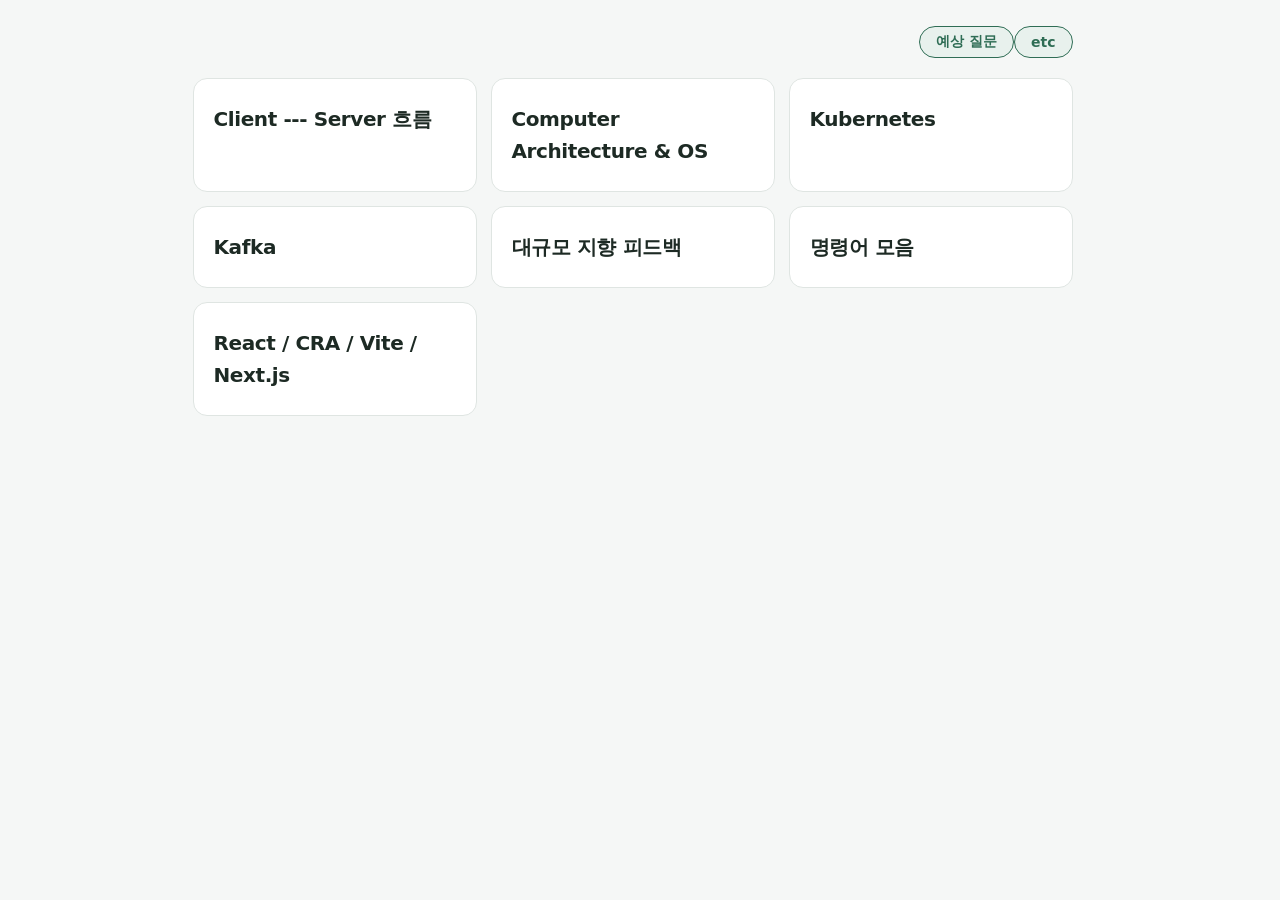
==== commit d155978f: "s" ====
--- a/index.html
+++ b/index.html
@@ -33,6 +33,12 @@
             </a>
             <a class="subject-card" href="./scale.html">
                 <strong>대규모 지향 피드백</strong>
+            </a>
+            <a class="subject-card" href="./command.html">
+                <strong>명령어 모음</strong>
+            </a>
+            <a class="subject-card" href="./react.html">
+                <strong>React / CRA / Vite / Next.js</strong>
             </a>
         </nav>
     </div>
--- a/style.css
+++ b/style.css
@@ -554,7 +554,7 @@
 
 .farch-flow {
     fill: none;
-    stroke: #3f7a64;
+    stroke: #1f2421;
     stroke-width: 2;
     stroke-linecap: round;
     vector-effect: non-scaling-stroke;
@@ -567,7 +567,7 @@
 }
 
 .farch-head {
-    fill: #3f7a64;
+    fill: #1f2421;
     stroke: none;
 }
 
@@ -588,17 +588,17 @@
 
 .fnode-no {
     position: absolute;
-    top: -9px;
-    left: -9px;
-    width: 21px;
-    height: 21px;
-    border: 2px solid #fff;
+    top: -11px;
+    left: -11px;
+    width: 25px;
+    height: 25px;
+    border: none;
     border-radius: 50%;
     background: var(--accent);
     color: #fff;
-    font-size: 11px;
-    font-weight: 700;
-    line-height: 17px;
+    font-size: 12px;
+    font-weight: 700;
+    line-height: 25px;
     text-align: center;
 }
 
@@ -1098,7 +1098,7 @@
 
     .hsq-heads,
     .hsq-step {
-        grid-template-columns: minmax(0, 1fr) 190px;
+        grid-template-columns: minmax(0, 1fr) 320px;
     }
 }
 
@@ -1619,6 +1619,18 @@
     color: #fff;
 }
 
+/* 헤더 버튼 밑에 강조 on/off 버튼 */
+.top-btns {
+    display: flex;
+    flex-direction: column;
+    gap: 6px;
+}
+
+.hdr-btn[aria-pressed="true"] {
+    background: var(--accent);
+    color: #fff;
+}
+
 /* 내용이 길어서 본문만큼 넓게 열고 세로로 스크롤시킨다.
    dialog 라 ESC 로 닫히는 건 브라우저가 해준다. */
 /* position 을 주지 않는다. relative 를 주면 브라우저 기본값(fixed, 화면 중앙)이 덮여서
@@ -1761,15 +1773,50 @@
 
 /* ===== 흐름도 박스 -> 상세 모달 ===== */
 .farch .fnode[data-step] {
+    border: none;
     cursor: pointer;
-    transition: box-shadow 0.15s, border-color 0.15s;
-}
-
+    transition: transform 0.18s ease-out, box-shadow 0.18s ease-out, background-color 0.18s ease-out;
+}
+
+.farch .fnode-no {
+    transition: transform 0.18s ease-out;
+}
+
+/* hover 때만 크게. 위치를 translate 로 잡고 있어서 scale 을 같이 써야 제자리에서 커진다. */
 .farch .fnode[data-step]:hover,
 .farch .fnode[data-step]:focus-visible {
-    border-color: var(--accent);
-    box-shadow: 0 10px 26px rgb(37 91 63 / 0.28);
+    z-index: 5;
+    transform: translate(-50%, -50%) scale(1.25);
+    box-shadow: 0 22px 48px rgb(37 91 63 / 0.55);
     outline: none;
+}
+
+/* 그림자는 박스 배경색 계열로. 파랑(브라우저) · 회색(Kernel) · 초록(서버 프로세스) */
+.farch .fnode.client[data-step]:hover,
+.farch .fnode.client[data-step]:focus-visible {
+    box-shadow: 0 22px 48px rgb(28 112 150 / 0.55);
+}
+
+.farch .fnode.kernel[data-step]:hover,
+.farch .fnode.kernel[data-step]:focus-visible {
+    box-shadow: 0 22px 48px rgb(70 82 94 / 0.55);
+}
+
+.farch .fnode.server[data-step]:hover,
+.farch .fnode.server[data-step]:focus-visible {
+    box-shadow: 0 22px 48px rgb(30 110 72 / 0.55);
+}
+
+.farch .fnode[data-step]:hover .fnode-no,
+.farch .fnode[data-step]:focus-visible .fnode-no {
+    transform: scale(1.9);
+}
+
+@media (prefers-reduced-motion: reduce) {
+    .farch .fnode[data-step],
+    .farch .fnode-no {
+        transition: none;
+    }
 }
 
 .step-head {
@@ -1804,7 +1851,13 @@
 
 .step-orig p {
     font-size: 15px;
-}
+    font-weight: 700;
+}
+
+/* 모달 제목 배경 = 그 박스의 배경색 */
+.step-orig[data-who="client"] { background: #8fd0e8; }
+.step-orig[data-who="kernel"] { background: #ccd2d7; }
+.step-orig[data-who="server"] { background: #7fcaa4; }
 
 /* 번호가 없는 참고 노트. 흐름(번호 있는 목록)과 섞이지 않도록 회색 면으로 둔다. */
 .ref-notes {
@@ -1825,3 +1878,289 @@
     min-width: 500px;
     max-width: 700px;
 }
+
+/* Handshake 그림의 State 줄. 화살표 줄 사이에 끼워 양쪽 Kernel 의 State 를 보여준다. */
+.hsq-state .hsq-lane {
+    margin: 0;
+    padding: 0 2px;
+}
+
+.hsq-st {
+    padding: 2px 9px;
+    border-radius: 6px;
+    background: #eef1f0;
+    color: #3a4a43;
+    font-family: Consolas, "Courier New", monospace;
+    font-size: 12.5px;
+    font-weight: 700;
+}
+
+.hsq-st.sw {
+    background: #e7f2ec;
+    color: var(--accent);
+}
+
+/* 화살표 하나와 그 결과로 바뀐 State 를 한 묶음으로 보이게 구분선을 긋는다. */
+.hsq-grp {
+    padding: 4px 0;
+}
+
+.hsq-grp + .hsq-grp {
+    border-top: 1px dashed #c9d3cf;
+}
+
+/* Handshake 블록 : 왼쪽 그림을 넓게, 오른쪽에 주체 · 왜 3번인가 */
+.hs-grid {
+    display: grid;
+    grid-template-columns: minmax(0, 1fr);
+    gap: 14px 22px;
+    align-items: start;
+}
+
+@media (min-width: 1000px) {
+    .hs-grid {
+        grid-template-columns: minmax(0, 1.6fr) minmax(0, 1fr);
+    }
+}
+
+.hs-side > .callout {
+    margin-top: 10px;
+}
+
+.hs-why table {
+    width: auto;
+}
+
+/* 모달이 열려 있는 동안 뒤 페이지는 스크롤되지 않는다. */
+html:has(dialog[open]) {
+    overflow: hidden;
+}
+
+html {
+    scrollbar-gutter: stable;
+}
+
+.hdr-modal {
+    overscroll-behavior: contain;
+}
+
+/* 함수 흐름 그림의 계층 띠 · TCB 표시 */
+.cdiag .lay-user { fill: #eef1f0; }
+.cdiag .lay-sys { fill: #fbe9e7; }
+.cdiag .lay-sock { fill: #f4efe3; }
+.cdiag .lay-tcp { fill: #e3f0ea; }
+.cdiag .lay-ip { fill: #e4ebf4; }
+.cdiag .lay-l2 { fill: #ede7f4; }
+.cdiag .lay-drv { fill: #e9eceb; }
+.cdiag .tcbk { fill: #c0392b; }
+.cdiag .tcbk-t { fill: #ffffff; }
+.cdiag .notcb { fill: #8a9590; }
+.cdiag .notcb-t { fill: #ffffff; }
+.cdiag .stepk { fill: #6b7671; }
+.cdiag .stepk-t { fill: #ffffff; }
+
+/* ===== 흐름도 자동 강조 =====
+   hover 보다 덜 커진다(hover +25% / 자동 +12.5%). 배경은 빨간색 계열.
+   hover 규칙이 선택자가 더 구체적이라, 자동 강조 중인 박스에 마우스를 올리면 hover 모양이 이긴다. */
+.farch .fnode.is-auto {
+    z-index: 4;
+    transform: translate(-50%, -50%) scale(1.125);
+    background: #f4a29d;
+    box-shadow: 0 14px 32px rgb(176 40 36 / 0.45);
+}
+
+.farch .fnode.is-auto .fnode-no {
+    transform: scale(1.45);
+}
+
+/* 강조 중인 박스에서 나가는 화살표 */
+.farch-flow {
+    transition: stroke 0.18s ease-out, stroke-width 0.18s ease-out;
+}
+
+.farch-flow.is-auto {
+    stroke: #d0312d;
+    stroke-width: 4;
+}
+
+.farch-head.hot {
+    fill: #d0312d;
+}
+
+/* ===== 명령어 모음 (command.html) ===== */
+/* 뒤로가기 · 메뉴 줄 위 여백은 10px 만 둔다. 다른 페이지는 그대로 둔다. */
+.cmd-page {
+    padding-top: 10px;
+}
+
+.cmd-page .top-bar {
+    padding-top: 0;
+}
+
+.cmd-list {
+    display: grid;
+    gap: 10px;
+    margin-top: 14px;
+}
+
+/* 한 줄 = 명령어 하나. 줄을 누르면 상세 모달이 열리고, 오른쪽 검은 버튼은 복사만 한다. */
+.cmd-row {
+    display: flex;
+    align-items: stretch;
+    overflow: hidden;
+    border: 1px solid var(--line);
+    border-radius: 8px;
+    background: #f7f9f8;
+    cursor: pointer;
+}
+
+.cmd-row:hover,
+.cmd-row.is-open {
+    border-color: var(--accent);
+}
+
+.cmd-row.is-open {
+    background: var(--accent-soft);
+}
+
+.cmd-row .cmd-text {
+    flex: 1;
+    min-width: 0;
+    padding: 12px 16px;
+    overflow-x: auto;
+    border-radius: 0;
+    background: none;
+    font-size: 17px;
+    white-space: nowrap;
+    word-break: normal;
+}
+
+.cmd-copy {
+    flex-shrink: 0;
+    display: flex;
+    align-items: center;
+    justify-content: center;
+    padding: 0 16px;
+    border: none;
+    background: #000000;
+    color: #ffffff;
+    font-size: 17px;
+    cursor: pointer;
+}
+
+.cmd-copy:hover {
+    background: #333333;
+}
+
+.cmd-copy svg {
+    display: block;
+    width: 1em;
+    height: 1em;
+}
+
+/* show() 로 여는 비모달 dialog. 배경을 덮지 않아 뒤의 화면도 그대로 클릭된다.
+   가로는 화면의 1/2, 세로는 2/3, 위치는 정중앙. */
+.cmd-modal {
+    position: fixed;
+    inset: 0;
+    z-index: 10;
+    width: 50vw;
+    height: 66.667vh;
+    max-width: none;
+    max-height: none;
+    margin: auto;
+    padding: 28px 30px 30px;
+    overflow-y: auto;
+    overscroll-behavior: contain;
+    border: 1px solid var(--line);
+    border-radius: var(--radius);
+    background: var(--surface);
+    color: var(--text);
+    box-shadow: 0 16px 40px rgba(29, 42, 36, 0.18);
+}
+
+/* 공용 규칙 html:has(dialog[open]) 이 배경 스크롤을 막는데, 이 모달은 배경을 그대로 쓰게 둔다. */
+html:has(dialog.cmd-modal[open]) {
+    overflow: visible;
+}
+
+/* 폰에서는 화면 1/2 폭이면 표가 읽히지 않아서 넓힌다. */
+@media (max-width: 760px) {
+    .cmd-modal {
+        width: 92vw;
+        padding: 26px 18px 22px;
+    }
+}
+
+/* 풀네임 칸의 약어. 굵게 + 1px 크게 + 빨간색. */
+.cmd-modal .abbr {
+    color: red;
+    font-size: calc(1em + 1px);
+    font-weight: 700;
+}
+
+/* 표 아래 작은 보충 설명 (예: uninstall 안내). */
+.cmd-modal .cmd-note {
+    margin: 0;
+    color: var(--muted);
+    font-size: 12px;
+}
+
+/* 명령어 박스는 목록 폭의 절반. 그보다 긴 명령어는 넘치는 만큼만 넓어지고, 목록 폭을 넘으면 박스 안에서 가로 스크롤한다. */
+.cmd-list {
+    justify-items: start;
+}
+
+.cmd-row {
+    width: max-content;
+    min-width: 50%;
+    max-width: 100%;
+}
+
+/* Front-End · Back-End · Command 메뉴바. clntserv 의 탭 버튼을 이 페이지에서만 붙어 있는 메뉴 모양으로 바꾼다.
+   선택된 메뉴는 테마색 배경(React 하늘색 · Node 초록 · 검정), 나머지는 옅은 회색 + 투명도. */
+.cmd-page .tab-group {
+    gap: 0;
+}
+
+.cmd-page .tab-btn {
+    padding: 12px 16px;
+    border: none;
+    border-radius: 0;
+    background: #d1d5db;
+    color: #374151;
+    font-size: 18px;
+    text-align: center;
+    opacity: 0.5;
+}
+
+.cmd-page .tab-btn:first-child {
+    border-radius: 12px 0 0 12px;
+}
+
+.cmd-page .tab-btn:last-child {
+    border-radius: 0 12px 12px 0;
+}
+
+.cmd-page .tab-btn:hover {
+    opacity: 0.8;
+}
+
+.cmd-page .tab-btn.is-active {
+    opacity: 1;
+}
+
+.cmd-page .tab-btn.is-active[data-tab="front"] {
+    background: #61dafb;
+    color: #20232a;
+}
+
+.cmd-page .tab-btn.is-active[data-tab="back"] {
+    background: #5fa04e;
+    color: #ffffff;
+}
+
+.cmd-page .tab-btn.is-active[data-tab="command"] {
+    background: #000000;
+    color: #ffffff;
+}
